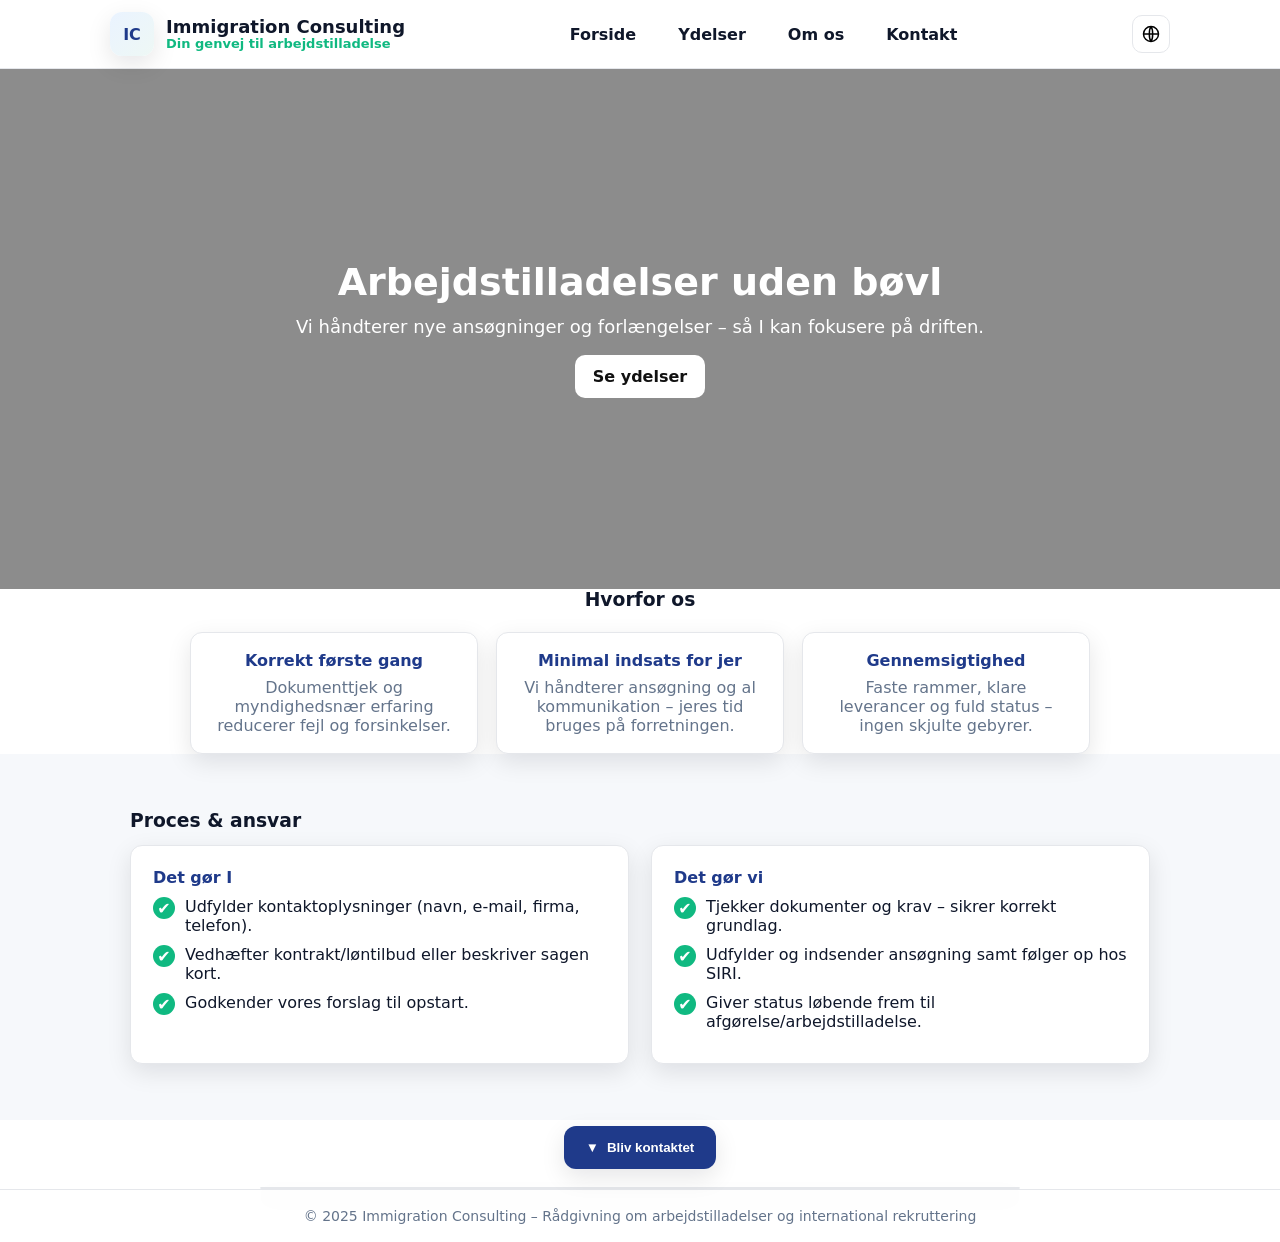
==== index.html @ 60c9246f "Update index.html" ====
<!DOCTYPE html>
<html lang="da">
<head>
<meta charset="UTF-8" />
<meta name="viewport" content="width=device-width, initial-scale=1" />
<title>Immigration Consulting – Din genvej til arbejdstilladelse</title>
<meta name="description" content="Arbejdstilladelser uden bøvl. Vi håndterer nye ansøgninger og forlængelser – fra dokumenttjek til dialog med SIRI. Udfyld formularen og bliv kontaktet.">

<!-- ========== NEW: SEO basics ========== -->
<meta name="keywords" content="arbejdstilladelse, SIRI, AR1, AR3, AR6, AR7, opholdstilladelse, immigration, international rekruttering, udenlandsk arbejdskraft, Danmark">
<meta name="author" content="Immigration Consulting">

<!-- ========== NEW: Open Graph (sharing previews) ========== -->
<meta property="og:title" content="Immigration Consulting – Din genvej til arbejdstilladelse">
<meta property="og:description" content="Vi hjælper virksomheder med arbejdstilladelser – nye ansøgninger og forlængelser. Få gratis vejledning og korrekt sagsbehandling.">
<meta property="og:type" content="website">
<meta property="og:url" content="https://immigration-consulting.dk/">
<!-- Du kan udskifte billedet nedenfor med et rigtigt billede senere -->
<meta property="og:image" content="https://immigration-consulting.dk/og-image.jpg">

<!-- (valgfrit) Twitter cards – gør ikke skade hvis den ikke bruges -->
<meta name="twitter:card" content="summary_large_image">
<meta name="twitter:title" content="Immigration Consulting – Din genvej til arbejdstilladelse">
<meta name="twitter:description" content="Arbejdstilladelser uden bøvl – nye ansøgninger og forlængelser, dokumenttjek og dialog med SIRI.">
<meta name="twitter:image" content="https://immigration-consulting.dk/og-image.jpg">

<!-- ========== NEW: Midlertidigt favicon (bliver til dit rigtige logo senere) ========== -->
<link rel="icon" href="data:image/svg+xml,%3Csvg xmlns='http://www.w3.org/2000/svg' viewBox='0 0 100 100'%3E%3Crect width='100' height='100' rx='20' ry='20' fill='%231f3a8a'/%3E%3Ctext x='50' y='60' font-size='45' text-anchor='middle' fill='white' font-family='Arial, Helvetica, sans-serif'%3EIC%3C/text%3E%3C/svg%3E">

<style>
  :root{
    --ink:#0f172a;
    --muted:#64748b;
    --blue:#1f3a8a; /* mørk, blød blå */
    --blue-soft:#dfe6ff; /* lys badge-blå */
    --mint:#10b981;
    --line:#e5e7eb;
    --soft:#f6f8fb;
    --shadow:0 8px 24px rgba(2,6,23,.10);
  }
  *{box-sizing:border-box}
  body{margin:0;font-family:Inter,system-ui,Segoe UI,Arial,sans-serif;color:var(--ink);background:#fff}
  a{text-decoration:none;color:inherit}
  .container{max-width:1060px;margin:0 auto;padding:0 20px}

  /* Header / Navigation */
  header{position:sticky;top:0;background:#fff;border-bottom:1px solid var(--line);z-index:60}
  .nav{display:flex;align-items:center;justify-content:space-between;padding:12px 0}
  .brand{display:flex;align-items:center;gap:12px}
  .logo{width:44px;height:44px;border-radius:12px;background:linear-gradient(135deg,#eaf3ff,#eef8f5);display:grid;place-items:center;box-shadow:var(--shadow);font-weight:900;color:var(--blue)}
  .meta h1{font-size:18px;margin:0;line-height:1;font-weight:800}
  .tagline{font-size:13px;font-weight:700;color:var(--mint)}

  /* Desktop links (vises direkte på desktop) */
  .desktop-links{
    display:none;
    gap:18px;
    align-items:center;
    font-weight:700;
  }
  .desktop-links a{
    padding:10px 12px;
    border-radius:10px;
  }
  .desktop-links a:hover{
    background:var(--soft);
    color:var(--blue);
  }

  /* === Sprog-klode (nyt) === */
  .lang{position:relative;margin-left:10px}
  .lang-btn{
    display:inline-grid;place-items:center;
    width:38px;height:38px;
    border:1px solid var(--line);
    background:#fff;border-radius:10px;cursor:pointer
  }
  .lang-btn:hover{box-shadow:var(--shadow)}
  .lang-menu{
    position:absolute;right:0;top:46px;
    background:#fff;border:1px solid var(--line);border-radius:10px;
    box-shadow:var(--shadow);padding:8px;min-width:150px;display:none;z-index:65
  }
  .lang.open .lang-menu{display:block}
  .lang-menu a{display:block;padding:8px 10px;border-radius:8px;font-weight:700}
  .lang-menu a:hover{background:var(--soft);color:var(--blue)}
  /* ========================= */

  /* Mobil burger-knap (vises kun på mobil) */
  .menu-burger{display:block;appearance:none;border:1px solid var(--line);background:#fff;border-radius:10px;padding:8px 10px}
  .menu-burger svg{width:22px;height:22px}

  /* Off-canvas mobilmenu + backdrop */
  .backdrop{position:fixed;inset:0;background:rgba(0,0,0,.25);opacity:0;pointer-events:none;transition:opacity .25s ease;z-index:55}
  .backdrop.show{opacity:1;pointer-events:auto}
  .mobile-drawer{position:fixed;inset:0 0 0 auto;width:280px;background:#fff;border-left:1px solid var(--line);transform:translateX(100%);transition:transform .25s ease;z-index:60;box-shadow:var(--shadow);padding:16px}
  .mobile-drawer.open{transform:translateX(0)}
  .drawer-head{display:flex;align-items:center;justify-content:space-between;margin-bottom:10px}
  .drawer-links{display:flex;flex-direction:column;gap:12px;font-weight:700}

  /* HERO med slides */
  .hero{
    position:relative;min-height:520px;color:#fff;text-align:center;display:flex;align-items:center;justify-content:center;
    background:
      linear-gradient(rgba(0,0,0,.45),rgba(0,0,0,.45)),
      url('https://images.unsplash.com/photo-1521737604893-d14cc237f11d?auto=format&fit=crop&w=1600&q=80') center/cover no-repeat;
  }
  .hero-inner{max-width:920px;padding:20px}
  .slides{position:relative;z-index:2;max-width:820px;margin:0 auto}
  .slide{display:none;animation:fade .8s ease}
  .slide.active{display:block}
  @keyframes fade{from{opacity:.4} to{opacity:1}}
  .hero h2{font-size:38px;margin:0 0 12px}
  .hero p{font-size:18px;margin:0 0 18px}
  .cta-white{display:inline-block;padding:12px 18px;border-radius:10px;background:#ffffff;color:#111;font-weight:800;border:none}

  /* Section wrappers */
  section{padding:56px 20px}
  h3{margin:0 0 14px}

  /* Hvorfor os */
  .why{text-align:center}
  .points{display:grid;grid-template-columns:repeat(3,1fr);gap:18px;max-width:900px;margin:22px auto 0}
  .point{background:#fff;border:1px solid var(--line);border-radius:12px;padding:18px;box-shadow:var(--shadow)}
  .point h4{margin:0 0 8px;color:var(--blue)}
  .point p{color:var(--muted);margin:0}

  /* Proces & ansvar */
  .process{background:var(--soft)}
  .grid-2{display:grid;grid-template-columns:repeat(2,1fr);gap:22px}
  .card{background:#fff;border:1px solid var(--line);border-radius:12px;padding:22px;box-shadow:var(--shadow)}
  .card h4{margin:0 0 10px;color:var(--blue)}
  .checklist{list-style:none;padding:0;margin:0}
  .checklist li{display:flex;gap:10px;align-items:flex-start;margin:10px 0}
  .tick{width:22px;height:22px;border-radius:50%;background:var(--mint);display:grid;place-items:center;color:#fff;font-weight:900;flex:0 0 22px}

  /* CTA + formular */
  .cta-wrap{text-align:center;margin-top:6px}
  .reveal-btn{display:inline-flex;align-items:center;gap:8px;padding:14px 22px;border-radius:12px;font-weight:800;background:var(--blue);color:#fff;border:none;cursor:pointer;box-shadow:var(--shadow)}
  .reveal-btn .arrow{transition:transform .25s ease}

  .reveal{max-width:760px;margin:18px auto 0;border:1px solid var(--line);border-radius:12px;box-shadow:var(--shadow);overflow:hidden;max-height:0;transition:max-height .35s ease}
  .reveal.open{max-height:1000px}
  .form{padding:20px;background:#fff}
  .row{display:grid;grid-template-columns:1fr 1fr;gap:14px}
  .form input,.form textarea{width:100%;padding:14px 12px;border:1px solid var(--line);border-radius:10px;font:inherit}
  .form textarea{min-height:120px;resize:vertical}
  .submit{display:inline-block;padding:12px 18px;border-radius:10px;background:#1f3a8a;color:#fff;font-weight:800;border:none;cursor:pointer}
  .muted{color:var(--muted);margin-top:8px}

  footer{border-top:1px solid var(--line);padding:18px 20px;text-align:center;color:#64748b;font-size:14px}

  /* Responsivitet */
  @media(max-width:900px){
    .hero h2{font-size:30px}
    .points,.grid-2{grid-template-columns:1fr}
  }
  @media(min-width:900px){
    .menu-burger{display:none;} /* skjul burger på desktop */
    .desktop-links{display:flex;} /* vis direkte links på desktop */
    .mobile-drawer,.backdrop{display:none !important;} /* skjul mobilmenu/backdrop helt */
  }

  html{scroll-behavior:smooth}
</style>
</head>
<body>

<header>
  <div class="nav container">
    <a class="brand" href="/" aria-label="Forside">
      <div class="logo">IC</div>
      <div class="meta">
        <h1>Immigration Consulting</h1>
        <div class="tagline">Din genvej til arbejdstilladelse</div>
      </div>
    </a>

    <!-- Desktop: direkte links -->
    <nav class="desktop-links" aria-label="Primær navigation">
      <a href="/">Forside</a>
      <a href="/ydelser.html">Ydelser</a>
      <a href="/om-os.html">Om os</a>
      <a href="/kontakt.html">Kontakt</a>
    </nav>

    <!-- Sprog-klode (Nyt) -->
    <div class="lang" id="langSwitch" aria-label="Sprog">
      <button class="lang-btn" aria-haspopup="true" aria-expanded="false" aria-label="Vælg sprog">
        <svg width="18" height="18" viewBox="0 0 24 24" fill="none" stroke="currentColor">
          <circle cx="12" cy="12" r="10" stroke-width="2"/>
          <path d="M2 12h20M12 2c3 4 3 16 0 20M12 2c-3 4-3 16 0 20" stroke-width="2"/>
        </svg>
      </button>
      <div class="lang-menu" role="menu">
        <a href="#" role="menuitem">Dansk</a>
        <a href="/en/index.html" role="menuitem">English</a>
      </div>
    </div>

    <!-- Mobil: burger -->
    <button class="menu-burger" id="menuBurger" aria-label="Åbn menu" aria-controls="drawer" aria-expanded="false">
      <svg viewBox="0 0 24 24" fill="none" stroke="currentColor"><path stroke-width="2" d="M4 6h16M4 12h16M4 18h16"/></svg>
    </button>
  </div>
</header>

<!-- Mobil drawer -->
<div class="backdrop" id="backdrop" onclick="toggleDrawer(false)"></div>
<aside class="mobile-drawer" id="drawer" aria-hidden="true" aria-label="Mobilmenu">
  <div class="drawer-head">
    <span>Menu</span>
    <button class="menu-burger" onclick="toggleDrawer(false)" aria-label="Luk menu">✕</button>
  </div>
  <nav class="drawer-links">
    <a href="/" onclick="toggleDrawer(false)">Forside</a>
    <a href="/ydelser.html" onclick="toggleDrawer(false)">Ydelser</a>
    <a href="/om-os.html" onclick="toggleDrawer(false)">Om os</a>
    <a href="/kontakt.html" onclick="toggleDrawer(false)">Kontakt</a>
  </nav>
</aside>

<main>
  <!-- HERO med slides og kun “Se ydelser” -->
  <section class="hero">
    <div class="hero-inner">
      <div class="slides" id="slides">
        <div class="slide active">
          <h2>Arbejdstilladelser uden bøvl</h2>
          <p>Vi håndterer nye ansøgninger og forlængelser – så I kan fokusere på driften.</p>
        </div>
        <div class="slide">
          <h2>Hurtigere ansættelser</h2>
          <p>Proaktiv opfølgning og færre fejl fra jobtilbud til arbejdstilladelse.</p>
        </div>
        <div class="slide">
          <h2>Gennemsigtige processer</h2>
          <p>Klare leverancer og løbende status – ingen overraskelser.</p>
        </div>
      </div>

      <a class="cta-white" href="/ydelser.html">Se ydelser</a>
    </div>
  </section>

  <!-- Hvorfor os -->
  <section class="why container" id="hvorfor-os">
    <h3>Hvorfor os</h3>
    <div class="points">
      <div class="point">
        <h4>Korrekt første gang</h4>
        <p>Dokumenttjek og myndighedsnær erfaring reducerer fejl og forsinkelser.</p>
      </div>
      <div class="point">
        <h4>Minimal indsats for jer</h4>
        <p>Vi håndterer ansøgning og al kommunikation – jeres tid bruges på forretningen.</p>
      </div>
      <div class="point">
        <h4>Gennemsigtighed</h4>
        <p>Faste rammer, klare leverancer og fuld status – ingen skjulte gebyrer.</p>
      </div>
    </div>
  </section>

  <!-- Proces & ansvar -->
  <section class="process" id="proces">
    <div class="container">
      <h3>Proces & ansvar</h3>
      <div class="grid-2">
        <div class="card">
          <h4>Det gør I</h4>
          <ul class="checklist">
            <li><span class="tick">✔</span><div>Udfylder kontaktoplysninger (navn, e-mail, firma, telefon).</div></li>
            <li><span class="tick">✔</span><div>Vedhæfter kontrakt/løntilbud eller beskriver sagen kort.</div></li>
            <li><span class="tick">✔</span><div>Godkender vores forslag til opstart.</div></li>
          </ul>
        </div>
        <div class="card">
          <h4>Det gør vi</h4>
          <ul class="checklist">
            <li><span class="tick">✔</span><div>Tjekker dokumenter og krav – sikrer korrekt grundlag.</div></li>
            <li><span class="tick">✔</span><div>Udfylder og indsender ansøgning samt følger op hos SIRI.</div></li>
            <li><span class="tick">✔</span><div>Giver status løbende frem til afgørelse/arbejdstilladelse.</div></li>
          </ul>
        </div>
      </div>
    </div>
  </section>

  <!-- CTA → fold-ud formular -->
  <section class="container cta-wrap" id="start">
    <button class="reveal-btn" id="revealBtn" onclick="toggleForm()">
      <span class="arrow" id="arrow">▼</span> Bliv kontaktet
    </button>
    <div class="reveal" id="reveal">
      <!-- Netlify Forms -->
      <form name="kontakt-foresporgsel" method="POST" data-netlify="true" netlify-honeypot="bot-field" class="form">
        <input type="hidden" name="form-name" value="kontakt-foresporgsel" />
        <p style="display:none"><label>Don’t fill this out: <input name="bot-field" /></label></p>

        <div class="row">
          <input type="text" name="navn" placeholder="Dit navn" required />
          <input type="email" name="email" placeholder="Din e-mail" required />
        </div>
        <div class="row">
          <input type="text" name="firma" placeholder="Virksomhed" />
          <input type="tel" name="telefon" placeholder="Telefon" />
        </div>
        <textarea name="besked" placeholder="Kort om sagen (stilling, nationalitet, ny ansøgning eller forlængelse, ønsket startdato)"></textarea>

        <div style="margin-top:12px;display:flex;gap:12px;align-items:center;justify-content:flex-start">
          <button class="submit" type="submit">Send</button>
          <span class="muted">Vi svarer typisk samme hverdag 8–16.</span>
        </div>
      </form>
    </div>
  </section>
</main>

<footer>
  © 2025 Immigration Consulting – Rådgivning om arbejdstilladelser og international rekruttering
</footer>

<script>
  // Sprog-klode (toggle)
  const langSwitch=document.getElementById('langSwitch');
  if(langSwitch){
    const btn=langSwitch.querySelector('.lang-btn');
    const open=(o)=>{ langSwitch.classList.toggle('open',o); btn.setAttribute('aria-expanded', o?'true':'false'); };
    btn.addEventListener('click',()=>open(!langSwitch.classList.contains('open')));
    document.addEventListener('click',e=>{ if(!langSwitch.contains(e.target)) open(false); });
  }

  // Mobil drawer
  const drawer=document.getElementById('drawer');
  const backdrop=document.getElementById('backdrop');
  const menuBurger=document.getElementById('menuBurger');
  function toggleDrawer(state){
    const open=typeof state==='boolean'?state:!drawer.classList.contains('open');
    drawer.classList.toggle('open',open);
    backdrop.classList.toggle('show',open);
    if(menuBurger){menuBurger.setAttribute('aria-expanded',open?'true':'false');}
    drawer.setAttribute('aria-hidden',open?'false':'true');
  }
  if(menuBurger){menuBurger.addEventListener('click',()=>toggleDrawer());}

  // Hero slides
  const slides=document.querySelectorAll('.slide');
  let i=0;
  setInterval(()=>{ i=(i+1)%slides.length; slides.forEach((s,k)=>s.classList.toggle('active',k===i)); }, 5000);

  // Fold-ud formular
  const panel = document.getElementById('reveal');
  const arrow = document.getElementById('arrow');
  function toggleForm(){
    const isOpen = panel.classList.toggle('open');
    arrow.style.transform = isOpen ? 'rotate(180deg)' : 'rotate(0deg)';
    panel.style.maxHeight = isOpen ? panel.scrollHeight + 'px' : '0px';
    if(isOpen){ panel.scrollIntoView({behavior:'smooth', block:'start'}); }
  }
  window.addEventListener('resize', ()=>{ if(panel.classList.contains('open')) panel.style.maxHeight = panel.scrollHeight + 'px'; });
</script>
</body>
</html>
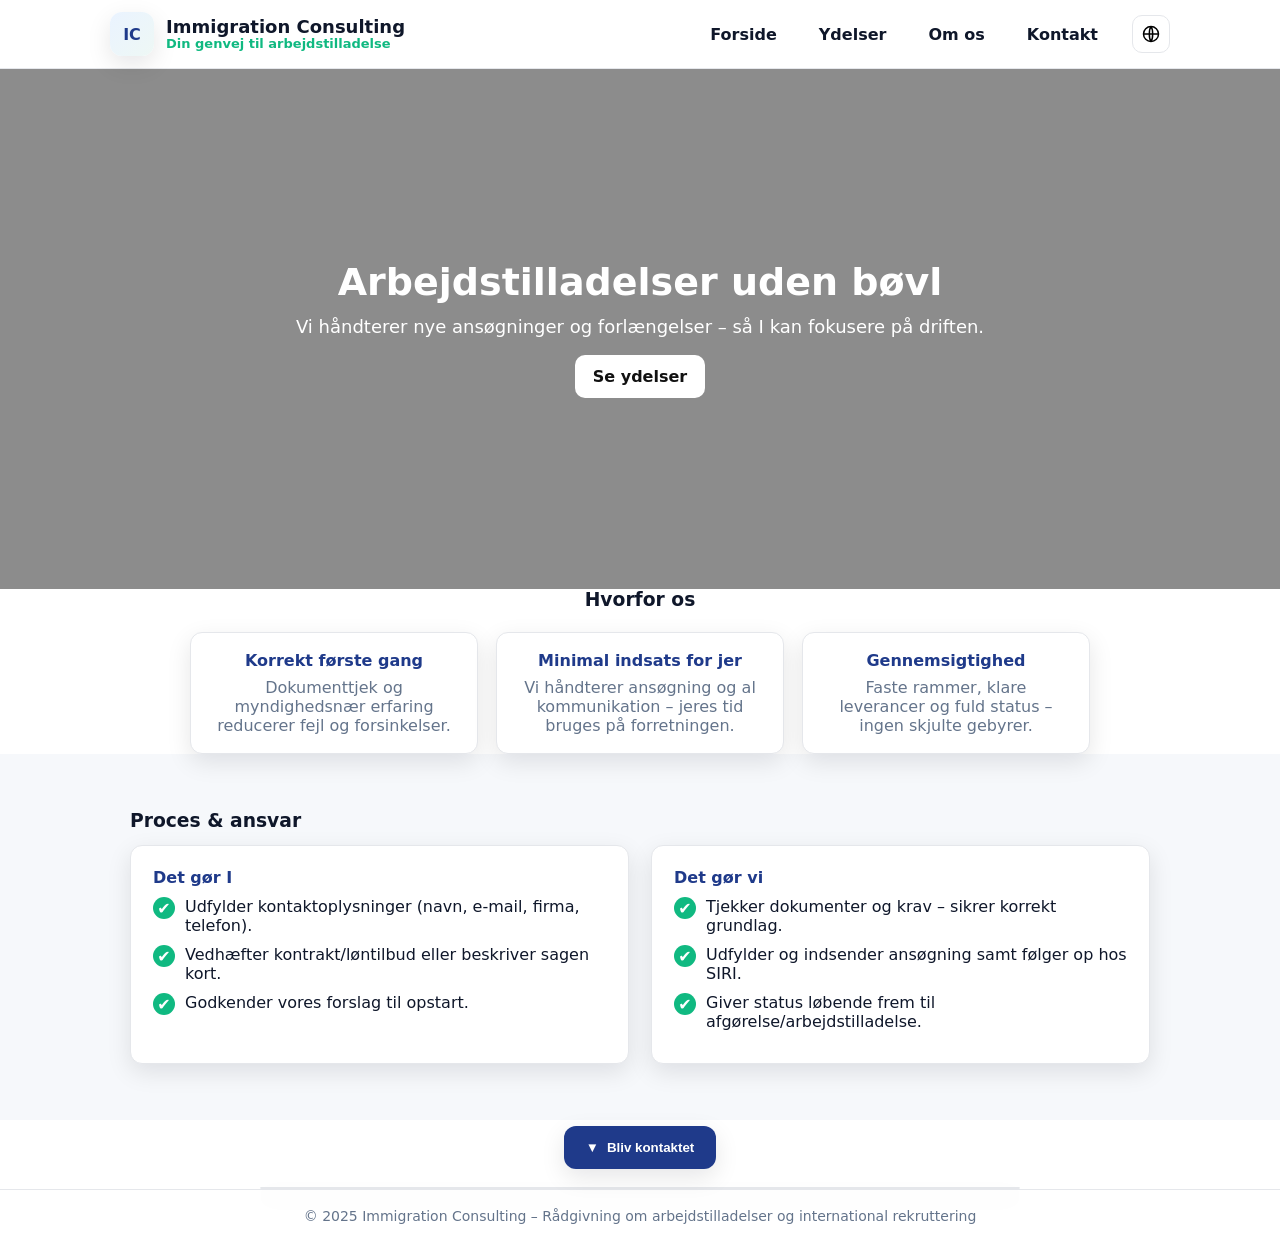
==== commit 3ec346a5: "Update index.html" ====
--- a/index.html
+++ b/index.html
@@ -15,24 +15,23 @@
 <meta property="og:description" content="Vi hjælper virksomheder med arbejdstilladelser – nye ansøgninger og forlængelser. Få gratis vejledning og korrekt sagsbehandling.">
 <meta property="og:type" content="website">
 <meta property="og:url" content="https://immigration-consulting.dk/">
-<!-- Du kan udskifte billedet nedenfor med et rigtigt billede senere -->
 <meta property="og:image" content="https://immigration-consulting.dk/og-image.jpg">
 
-<!-- (valgfrit) Twitter cards – gør ikke skade hvis den ikke bruges -->
+<!-- (valgfrit) Twitter cards -->
 <meta name="twitter:card" content="summary_large_image">
 <meta name="twitter:title" content="Immigration Consulting – Din genvej til arbejdstilladelse">
 <meta name="twitter:description" content="Arbejdstilladelser uden bøvl – nye ansøgninger og forlængelser, dokumenttjek og dialog med SIRI.">
 <meta name="twitter:image" content="https://immigration-consulting.dk/og-image.jpg">
 
-<!-- ========== NEW: Midlertidigt favicon (bliver til dit rigtige logo senere) ========== -->
+<!-- ========== NEW: Midlertidigt favicon ========== -->
 <link rel="icon" href="data:image/svg+xml,%3Csvg xmlns='http://www.w3.org/2000/svg' viewBox='0 0 100 100'%3E%3Crect width='100' height='100' rx='20' ry='20' fill='%231f3a8a'/%3E%3Ctext x='50' y='60' font-size='45' text-anchor='middle' fill='white' font-family='Arial, Helvetica, sans-serif'%3EIC%3C/text%3E%3C/svg%3E">
 
 <style>
   :root{
     --ink:#0f172a;
     --muted:#64748b;
-    --blue:#1f3a8a; /* mørk, blød blå */
-    --blue-soft:#dfe6ff; /* lys badge-blå */
+    --blue:#1f3a8a;
+    --blue-soft:#dfe6ff;
     --mint:#10b981;
     --line:#e5e7eb;
     --soft:#f6f8fb;
@@ -51,6 +50,9 @@
   .meta h1{font-size:18px;margin:0;line-height:1;font-weight:800}
   .tagline{font-size:13px;font-weight:700;color:var(--mint)}
 
+  /* Højregruppe = nav + sprog + burger (holder dem samlet) */
+  .desktop-right{display:flex;align-items:center;gap:12px}
+
   /* Desktop links (vises direkte på desktop) */
   .desktop-links{
     display:none;
@@ -67,7 +69,7 @@
     color:var(--blue);
   }
 
-  /* === Sprog-klode (nyt) === */
+  /* Sprog-klode */
   .lang{position:relative;margin-left:10px}
   .lang-btn{
     display:inline-grid;place-items:center;
@@ -84,13 +86,12 @@
   .lang.open .lang-menu{display:block}
   .lang-menu a{display:block;padding:8px 10px;border-radius:8px;font-weight:700}
   .lang-menu a:hover{background:var(--soft);color:var(--blue)}
-  /* ========================= */
-
-  /* Mobil burger-knap (vises kun på mobil) */
+
+  /* Mobil burger */
   .menu-burger{display:block;appearance:none;border:1px solid var(--line);background:#fff;border-radius:10px;padding:8px 10px}
   .menu-burger svg{width:22px;height:22px}
 
-  /* Off-canvas mobilmenu + backdrop */
+  /* Off-canvas + backdrop */
   .backdrop{position:fixed;inset:0;background:rgba(0,0,0,.25);opacity:0;pointer-events:none;transition:opacity .25s ease;z-index:55}
   .backdrop.show{opacity:1;pointer-events:auto}
   .mobile-drawer{position:fixed;inset:0 0 0 auto;width:280px;background:#fff;border-left:1px solid var(--line);transform:translateX(100%);transition:transform .25s ease;z-index:60;box-shadow:var(--shadow);padding:16px}
@@ -114,18 +115,15 @@
   .hero p{font-size:18px;margin:0 0 18px}
   .cta-white{display:inline-block;padding:12px 18px;border-radius:10px;background:#ffffff;color:#111;font-weight:800;border:none}
 
-  /* Section wrappers */
   section{padding:56px 20px}
   h3{margin:0 0 14px}
 
-  /* Hvorfor os */
   .why{text-align:center}
   .points{display:grid;grid-template-columns:repeat(3,1fr);gap:18px;max-width:900px;margin:22px auto 0}
   .point{background:#fff;border:1px solid var(--line);border-radius:12px;padding:18px;box-shadow:var(--shadow)}
   .point h4{margin:0 0 8px;color:var(--blue)}
   .point p{color:var(--muted);margin:0}
 
-  /* Proces & ansvar */
   .process{background:var(--soft)}
   .grid-2{display:grid;grid-template-columns:repeat(2,1fr);gap:22px}
   .card{background:#fff;border:1px solid var(--line);border-radius:12px;padding:22px;box-shadow:var(--shadow)}
@@ -134,7 +132,6 @@
   .checklist li{display:flex;gap:10px;align-items:flex-start;margin:10px 0}
   .tick{width:22px;height:22px;border-radius:50%;background:var(--mint);display:grid;place-items:center;color:#fff;font-weight:900;flex:0 0 22px}
 
-  /* CTA + formular */
   .cta-wrap{text-align:center;margin-top:6px}
   .reveal-btn{display:inline-flex;align-items:center;gap:8px;padding:14px 22px;border-radius:12px;font-weight:800;background:var(--blue);color:#fff;border:none;cursor:pointer;box-shadow:var(--shadow)}
   .reveal-btn .arrow{transition:transform .25s ease}
@@ -150,15 +147,14 @@
 
   footer{border-top:1px solid var(--line);padding:18px 20px;text-align:center;color:#64748b;font-size:14px}
 
-  /* Responsivitet */
   @media(max-width:900px){
     .hero h2{font-size:30px}
     .points,.grid-2{grid-template-columns:1fr}
   }
   @media(min-width:900px){
-    .menu-burger{display:none;} /* skjul burger på desktop */
-    .desktop-links{display:flex;} /* vis direkte links på desktop */
-    .mobile-drawer,.backdrop{display:none !important;} /* skjul mobilmenu/backdrop helt */
+    .menu-burger{display:none;}
+    .desktop-links{display:flex;}
+    .mobile-drawer,.backdrop{display:none !important;}
   }
 
   html{scroll-behavior:smooth}
@@ -176,32 +172,32 @@
       </div>
     </a>
 
-    <!-- Desktop: direkte links -->
-    <nav class="desktop-links" aria-label="Primær navigation">
-      <a href="/">Forside</a>
-      <a href="/ydelser.html">Ydelser</a>
-      <a href="/om-os.html">Om os</a>
-      <a href="/kontakt.html">Kontakt</a>
-    </nav>
-
-    <!-- Sprog-klode (Nyt) -->
-    <div class="lang" id="langSwitch" aria-label="Sprog">
-      <button class="lang-btn" aria-haspopup="true" aria-expanded="false" aria-label="Vælg sprog">
-        <svg width="18" height="18" viewBox="0 0 24 24" fill="none" stroke="currentColor">
-          <circle cx="12" cy="12" r="10" stroke-width="2"/>
-          <path d="M2 12h20M12 2c3 4 3 16 0 20M12 2c-3 4-3 16 0 20" stroke-width="2"/>
-        </svg>
+    <!-- HØJREGRUPPE: nav + sprog + burger (holder menuen tæt på kloden) -->
+    <div class="desktop-right">
+      <nav class="desktop-links" aria-label="Primær navigation">
+        <a href="/">Forside</a>
+        <a href="/ydelser.html">Ydelser</a>
+        <a href="/om-os.html">Om os</a>
+        <a href="/kontakt.html">Kontakt</a>
+      </nav>
+
+      <div class="lang" id="langSwitch" aria-label="Sprog">
+        <button class="lang-btn" aria-haspopup="true" aria-expanded="false" aria-label="Vælg sprog">
+          <svg width="18" height="18" viewBox="0 0 24 24" fill="none" stroke="currentColor">
+            <circle cx="12" cy="12" r="10" stroke-width="2"/>
+            <path d="M2 12h20M12 2c3 4 3 16 0 20M12 2c-3 4-3 16 0 20" stroke-width="2"/>
+          </svg>
+        </button>
+        <div class="lang-menu" role="menu">
+          <a href="#" role="menuitem">Dansk</a>
+          <a href="/en/index.html" role="menuitem">English</a>
+        </div>
+      </div>
+
+      <button class="menu-burger" id="menuBurger" aria-label="Åbn menu" aria-controls="drawer" aria-expanded="false">
+        <svg viewBox="0 0 24 24" fill="none" stroke="currentColor"><path stroke-width="2" d="M4 6h16M4 12h16M4 18h16"/></svg>
       </button>
-      <div class="lang-menu" role="menu">
-        <a href="#" role="menuitem">Dansk</a>
-        <a href="/en/index.html" role="menuitem">English</a>
-      </div>
-    </div>
-
-    <!-- Mobil: burger -->
-    <button class="menu-burger" id="menuBurger" aria-label="Åbn menu" aria-controls="drawer" aria-expanded="false">
-      <svg viewBox="0 0 24 24" fill="none" stroke="currentColor"><path stroke-width="2" d="M4 6h16M4 12h16M4 18h16"/></svg>
-    </button>
+    </div>
   </div>
 </header>
 
@@ -221,7 +217,7 @@
 </aside>
 
 <main>
-  <!-- HERO med slides og kun “Se ydelser” -->
+  <!-- HERO -->
   <section class="hero">
     <div class="hero-inner">
       <div class="slides" id="slides">
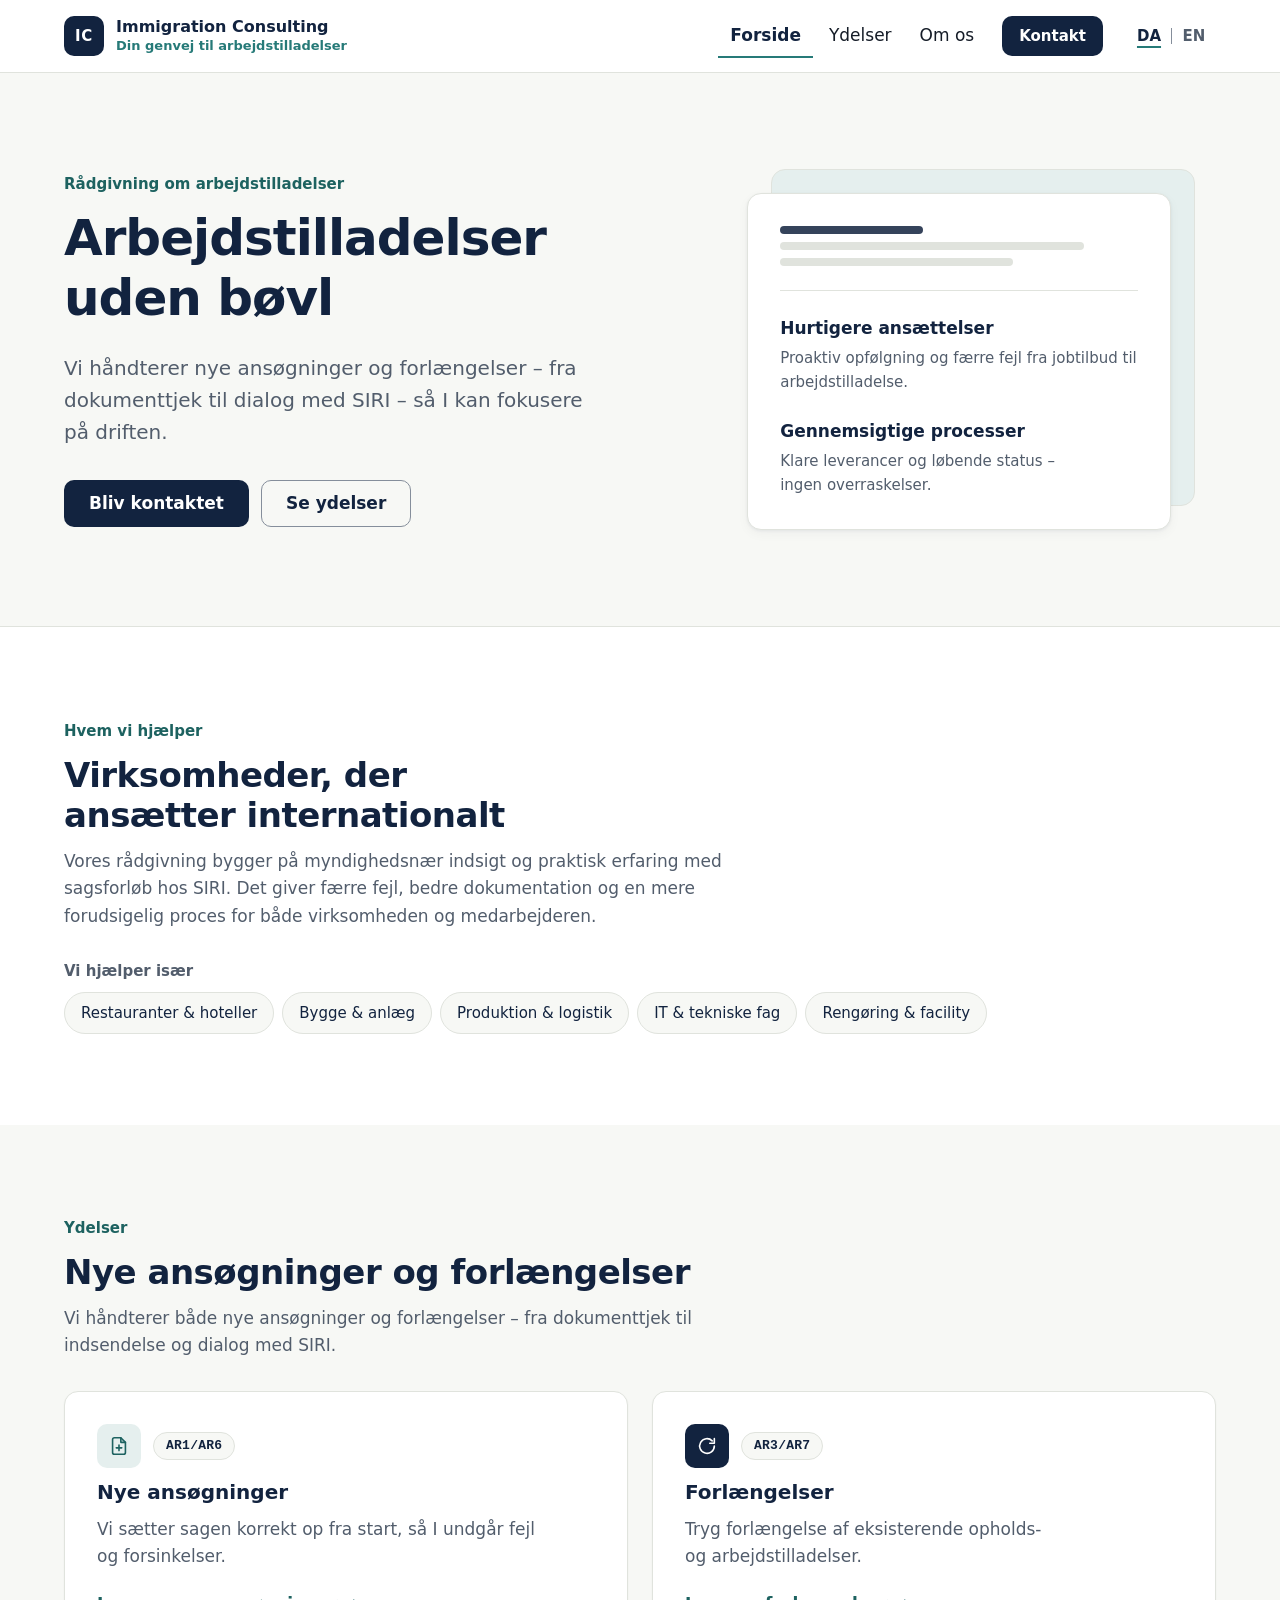
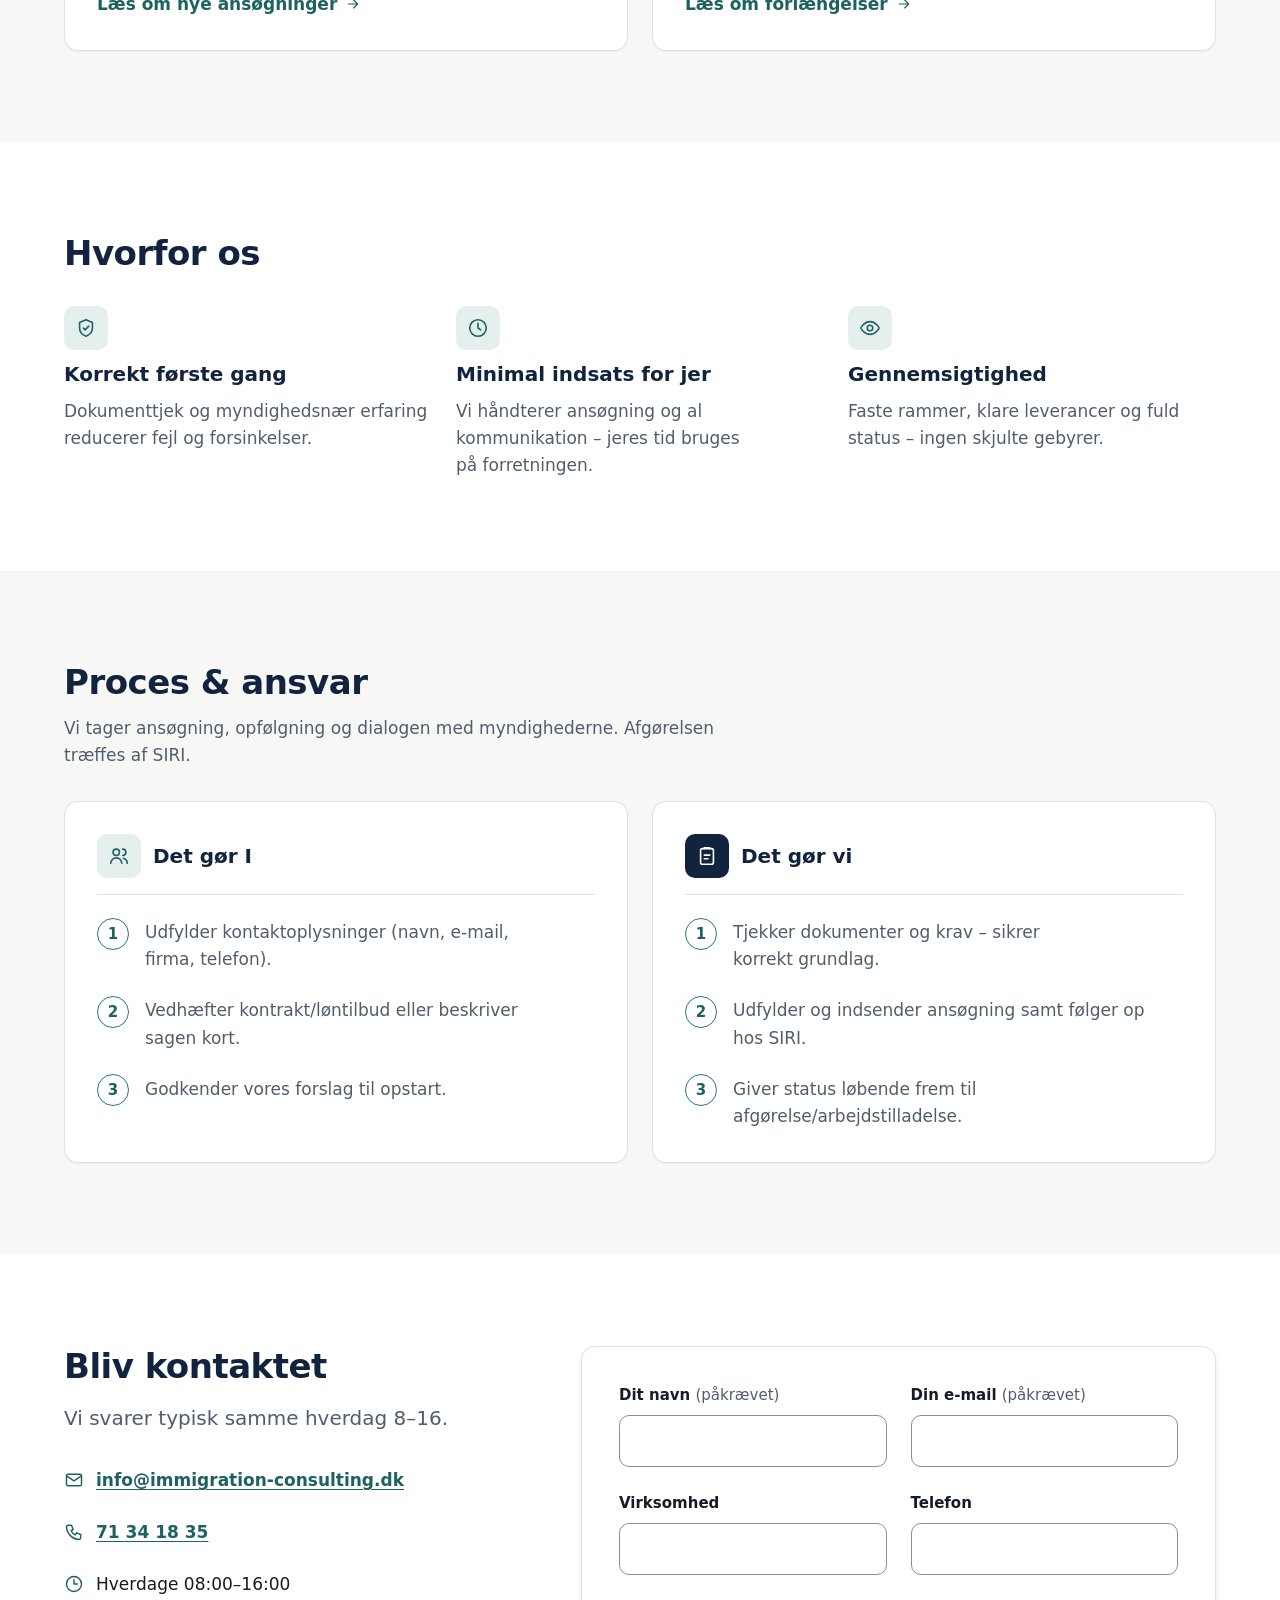
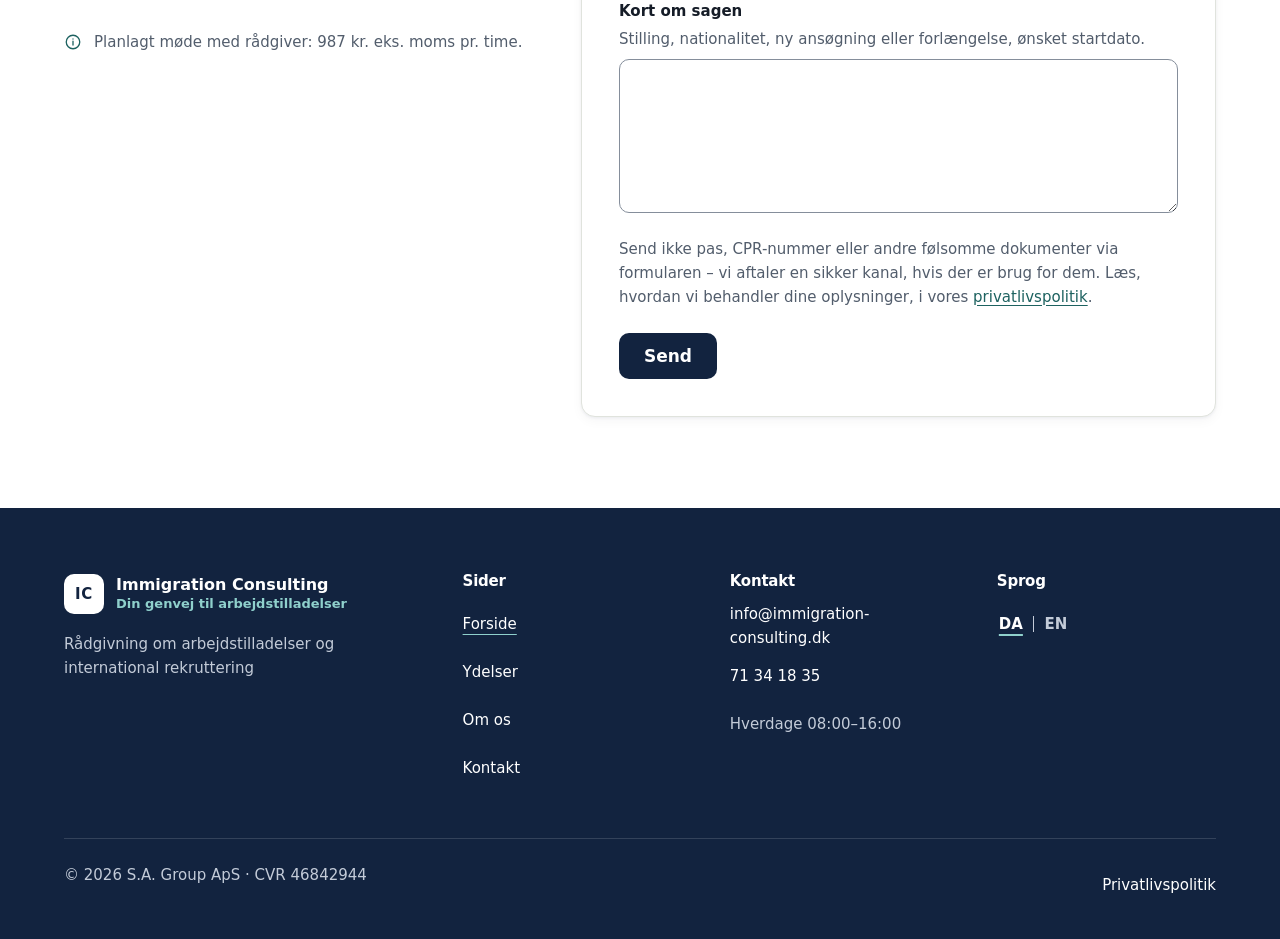
==== commit 7fc52593: "Redesign visual elements of immigration consulting website (6ac37ca876b32a7b329f91c2)" ====
--- a/index.html
+++ b/index.html
@@ -1,360 +1,325 @@
-<!DOCTYPE html>
-<html lang="da">
-<head>
-<meta charset="UTF-8" />
-<meta name="viewport" content="width=device-width, initial-scale=1" />
-<title>Immigration Consulting – Din genvej til arbejdstilladelse</title>
-<meta name="description" content="Arbejdstilladelser uden bøvl. Vi håndterer nye ansøgninger og forlængelser – fra dokumenttjek til dialog med SIRI. Udfyld formularen og bliv kontaktet.">
-
-<!-- ========== NEW: SEO basics ========== -->
-<meta name="keywords" content="arbejdstilladelse, SIRI, AR1, AR3, AR6, AR7, opholdstilladelse, immigration, international rekruttering, udenlandsk arbejdskraft, Danmark">
-<meta name="author" content="Immigration Consulting">
-
-<!-- ========== NEW: Open Graph (sharing previews) ========== -->
-<meta property="og:title" content="Immigration Consulting – Din genvej til arbejdstilladelse">
-<meta property="og:description" content="Vi hjælper virksomheder med arbejdstilladelser – nye ansøgninger og forlængelser. Få gratis vejledning og korrekt sagsbehandling.">
-<meta property="og:type" content="website">
-<meta property="og:url" content="https://immigration-consulting.dk/">
-<meta property="og:image" content="https://immigration-consulting.dk/og-image.jpg">
-
-<!-- (valgfrit) Twitter cards -->
-<meta name="twitter:card" content="summary_large_image">
-<meta name="twitter:title" content="Immigration Consulting – Din genvej til arbejdstilladelse">
-<meta name="twitter:description" content="Arbejdstilladelser uden bøvl – nye ansøgninger og forlængelser, dokumenttjek og dialog med SIRI.">
-<meta name="twitter:image" content="https://immigration-consulting.dk/og-image.jpg">
-
-<!-- ========== NEW: Midlertidigt favicon ========== -->
-<link rel="icon" href="data:image/svg+xml,%3Csvg xmlns='http://www.w3.org/2000/svg' viewBox='0 0 100 100'%3E%3Crect width='100' height='100' rx='20' ry='20' fill='%231f3a8a'/%3E%3Ctext x='50' y='60' font-size='45' text-anchor='middle' fill='white' font-family='Arial, Helvetica, sans-serif'%3EIC%3C/text%3E%3C/svg%3E">
-
-<style>
-  :root{
-    --ink:#0f172a;
-    --muted:#64748b;
-    --blue:#1f3a8a;
-    --blue-soft:#dfe6ff;
-    --mint:#10b981;
-    --line:#e5e7eb;
-    --soft:#f6f8fb;
-    --shadow:0 8px 24px rgba(2,6,23,.10);
-  }
-  *{box-sizing:border-box}
-  body{margin:0;font-family:Inter,system-ui,Segoe UI,Arial,sans-serif;color:var(--ink);background:#fff}
-  a{text-decoration:none;color:inherit}
-  .container{max-width:1060px;margin:0 auto;padding:0 20px}
-
-  /* Header / Navigation */
-  header{position:sticky;top:0;background:#fff;border-bottom:1px solid var(--line);z-index:60}
-  .nav{display:flex;align-items:center;justify-content:space-between;padding:12px 0}
-  .brand{display:flex;align-items:center;gap:12px}
-  .logo{width:44px;height:44px;border-radius:12px;background:linear-gradient(135deg,#eaf3ff,#eef8f5);display:grid;place-items:center;box-shadow:var(--shadow);font-weight:900;color:var(--blue)}
-  .meta h1{font-size:18px;margin:0;line-height:1;font-weight:800}
-  .tagline{font-size:13px;font-weight:700;color:var(--mint)}
-
-  /* Højregruppe = nav + sprog + burger (holder dem samlet) */
-  .desktop-right{display:flex;align-items:center;gap:12px}
-
-  /* Desktop links (vises direkte på desktop) */
-  .desktop-links{
-    display:none;
-    gap:18px;
-    align-items:center;
-    font-weight:700;
-  }
-  .desktop-links a{
-    padding:10px 12px;
-    border-radius:10px;
-  }
-  .desktop-links a:hover{
-    background:var(--soft);
-    color:var(--blue);
-  }
-
-  /* Sprog-klode */
-  .lang{position:relative;margin-left:10px}
-  .lang-btn{
-    display:inline-grid;place-items:center;
-    width:38px;height:38px;
-    border:1px solid var(--line);
-    background:#fff;border-radius:10px;cursor:pointer
-  }
-  .lang-btn:hover{box-shadow:var(--shadow)}
-  .lang-menu{
-    position:absolute;right:0;top:46px;
-    background:#fff;border:1px solid var(--line);border-radius:10px;
-    box-shadow:var(--shadow);padding:8px;min-width:150px;display:none;z-index:65
-  }
-  .lang.open .lang-menu{display:block}
-  .lang-menu a{display:block;padding:8px 10px;border-radius:8px;font-weight:700}
-  .lang-menu a:hover{background:var(--soft);color:var(--blue)}
-
-  /* Mobil burger */
-  .menu-burger{display:block;appearance:none;border:1px solid var(--line);background:#fff;border-radius:10px;padding:8px 10px}
-  .menu-burger svg{width:22px;height:22px}
-
-  /* Off-canvas + backdrop */
-  .backdrop{position:fixed;inset:0;background:rgba(0,0,0,.25);opacity:0;pointer-events:none;transition:opacity .25s ease;z-index:55}
-  .backdrop.show{opacity:1;pointer-events:auto}
-  .mobile-drawer{position:fixed;inset:0 0 0 auto;width:280px;background:#fff;border-left:1px solid var(--line);transform:translateX(100%);transition:transform .25s ease;z-index:60;box-shadow:var(--shadow);padding:16px}
-  .mobile-drawer.open{transform:translateX(0)}
-  .drawer-head{display:flex;align-items:center;justify-content:space-between;margin-bottom:10px}
-  .drawer-links{display:flex;flex-direction:column;gap:12px;font-weight:700}
-
-  /* HERO med slides */
-  .hero{
-    position:relative;min-height:520px;color:#fff;text-align:center;display:flex;align-items:center;justify-content:center;
-    background:
-      linear-gradient(rgba(0,0,0,.45),rgba(0,0,0,.45)),
-      url('https://images.unsplash.com/photo-1521737604893-d14cc237f11d?auto=format&fit=crop&w=1600&q=80') center/cover no-repeat;
-  }
-  .hero-inner{max-width:920px;padding:20px}
-  .slides{position:relative;z-index:2;max-width:820px;margin:0 auto}
-  .slide{display:none;animation:fade .8s ease}
-  .slide.active{display:block}
-  @keyframes fade{from{opacity:.4} to{opacity:1}}
-  .hero h2{font-size:38px;margin:0 0 12px}
-  .hero p{font-size:18px;margin:0 0 18px}
-  .cta-white{display:inline-block;padding:12px 18px;border-radius:10px;background:#ffffff;color:#111;font-weight:800;border:none}
-
-  section{padding:56px 20px}
-  h3{margin:0 0 14px}
-
-  .why{text-align:center}
-  .points{display:grid;grid-template-columns:repeat(3,1fr);gap:18px;max-width:900px;margin:22px auto 0}
-  .point{background:#fff;border:1px solid var(--line);border-radius:12px;padding:18px;box-shadow:var(--shadow)}
-  .point h4{margin:0 0 8px;color:var(--blue)}
-  .point p{color:var(--muted);margin:0}
-
-  .process{background:var(--soft)}
-  .grid-2{display:grid;grid-template-columns:repeat(2,1fr);gap:22px}
-  .card{background:#fff;border:1px solid var(--line);border-radius:12px;padding:22px;box-shadow:var(--shadow)}
-  .card h4{margin:0 0 10px;color:var(--blue)}
-  .checklist{list-style:none;padding:0;margin:0}
-  .checklist li{display:flex;gap:10px;align-items:flex-start;margin:10px 0}
-  .tick{width:22px;height:22px;border-radius:50%;background:var(--mint);display:grid;place-items:center;color:#fff;font-weight:900;flex:0 0 22px}
-
-  .cta-wrap{text-align:center;margin-top:6px}
-  .reveal-btn{display:inline-flex;align-items:center;gap:8px;padding:14px 22px;border-radius:12px;font-weight:800;background:var(--blue);color:#fff;border:none;cursor:pointer;box-shadow:var(--shadow)}
-  .reveal-btn .arrow{transition:transform .25s ease}
-
-  .reveal{max-width:760px;margin:18px auto 0;border:1px solid var(--line);border-radius:12px;box-shadow:var(--shadow);overflow:hidden;max-height:0;transition:max-height .35s ease}
-  .reveal.open{max-height:1000px}
-  .form{padding:20px;background:#fff}
-  .row{display:grid;grid-template-columns:1fr 1fr;gap:14px}
-  .form input,.form textarea{width:100%;padding:14px 12px;border:1px solid var(--line);border-radius:10px;font:inherit}
-  .form textarea{min-height:120px;resize:vertical}
-  .submit{display:inline-block;padding:12px 18px;border-radius:10px;background:#1f3a8a;color:#fff;font-weight:800;border:none;cursor:pointer}
-  .muted{color:var(--muted);margin-top:8px}
-
-  footer{border-top:1px solid var(--line);padding:18px 20px;text-align:center;color:#64748b;font-size:14px}
-
-  @media(max-width:900px){
-    .hero h2{font-size:30px}
-    .points,.grid-2{grid-template-columns:1fr}
-  }
-  @media(min-width:900px){
-    .menu-burger{display:none;}
-    .desktop-links{display:flex;}
-    .mobile-drawer,.backdrop{display:none !important;}
-  }
-
-  html{scroll-behavior:smooth}
-</style>
-</head>
-<body>
-
-<header>
-  <div class="nav container">
-    <a class="brand" href="/" aria-label="Forside">
-      <div class="logo">IC</div>
-      <div class="meta">
-        <h1>Immigration Consulting</h1>
-        <div class="tagline">Din genvej til arbejdstilladelse</div>
-      </div>
-    </a>
-
-    <!-- HØJREGRUPPE: nav + sprog + burger (holder menuen tæt på kloden) -->
-    <div class="desktop-right">
-      <nav class="desktop-links" aria-label="Primær navigation">
-        <a href="/">Forside</a>
-        <a href="/ydelser.html">Ydelser</a>
-        <a href="/om-os.html">Om os</a>
-        <a href="/kontakt.html">Kontakt</a>
-      </nav>
-
-      <div class="lang" id="langSwitch" aria-label="Sprog">
-        <button class="lang-btn" aria-haspopup="true" aria-expanded="false" aria-label="Vælg sprog">
-          <svg width="18" height="18" viewBox="0 0 24 24" fill="none" stroke="currentColor">
-            <circle cx="12" cy="12" r="10" stroke-width="2"/>
-            <path d="M2 12h20M12 2c3 4 3 16 0 20M12 2c-3 4-3 16 0 20" stroke-width="2"/>
-          </svg>
-        </button>
-        <div class="lang-menu" role="menu">
-          <a href="#" role="menuitem">Dansk</a>
-          <a href="/en/index.html" role="menuitem">English</a>
-        </div>
-      </div>
-
-      <button class="menu-burger" id="menuBurger" aria-label="Åbn menu" aria-controls="drawer" aria-expanded="false">
-        <svg viewBox="0 0 24 24" fill="none" stroke="currentColor"><path stroke-width="2" d="M4 6h16M4 12h16M4 18h16"/></svg>
-      </button>
-    </div>
-  </div>
-</header>
-
-<!-- Mobil drawer -->
-<div class="backdrop" id="backdrop" onclick="toggleDrawer(false)"></div>
-<aside class="mobile-drawer" id="drawer" aria-hidden="true" aria-label="Mobilmenu">
-  <div class="drawer-head">
-    <span>Menu</span>
-    <button class="menu-burger" onclick="toggleDrawer(false)" aria-label="Luk menu">✕</button>
-  </div>
-  <nav class="drawer-links">
-    <a href="/" onclick="toggleDrawer(false)">Forside</a>
-    <a href="/ydelser.html" onclick="toggleDrawer(false)">Ydelser</a>
-    <a href="/om-os.html" onclick="toggleDrawer(false)">Om os</a>
-    <a href="/kontakt.html" onclick="toggleDrawer(false)">Kontakt</a>
-  </nav>
-</aside>
-
-<main>
-  <!-- HERO -->
-  <section class="hero">
-    <div class="hero-inner">
-      <div class="slides" id="slides">
-        <div class="slide active">
-          <h2>Arbejdstilladelser uden bøvl</h2>
-          <p>Vi håndterer nye ansøgninger og forlængelser – så I kan fokusere på driften.</p>
-        </div>
-        <div class="slide">
-          <h2>Hurtigere ansættelser</h2>
-          <p>Proaktiv opfølgning og færre fejl fra jobtilbud til arbejdstilladelse.</p>
-        </div>
-        <div class="slide">
-          <h2>Gennemsigtige processer</h2>
-          <p>Klare leverancer og løbende status – ingen overraskelser.</p>
-        </div>
-      </div>
-
-      <a class="cta-white" href="/ydelser.html">Se ydelser</a>
-    </div>
-  </section>
-
-  <!-- Hvorfor os -->
-  <section class="why container" id="hvorfor-os">
-    <h3>Hvorfor os</h3>
-    <div class="points">
-      <div class="point">
-        <h4>Korrekt første gang</h4>
-        <p>Dokumenttjek og myndighedsnær erfaring reducerer fejl og forsinkelser.</p>
-      </div>
-      <div class="point">
-        <h4>Minimal indsats for jer</h4>
-        <p>Vi håndterer ansøgning og al kommunikation – jeres tid bruges på forretningen.</p>
-      </div>
-      <div class="point">
-        <h4>Gennemsigtighed</h4>
-        <p>Faste rammer, klare leverancer og fuld status – ingen skjulte gebyrer.</p>
-      </div>
-    </div>
-  </section>
-
-  <!-- Proces & ansvar -->
-  <section class="process" id="proces">
-    <div class="container">
-      <h3>Proces & ansvar</h3>
-      <div class="grid-2">
-        <div class="card">
-          <h4>Det gør I</h4>
-          <ul class="checklist">
-            <li><span class="tick">✔</span><div>Udfylder kontaktoplysninger (navn, e-mail, firma, telefon).</div></li>
-            <li><span class="tick">✔</span><div>Vedhæfter kontrakt/løntilbud eller beskriver sagen kort.</div></li>
-            <li><span class="tick">✔</span><div>Godkender vores forslag til opstart.</div></li>
-          </ul>
-        </div>
-        <div class="card">
-          <h4>Det gør vi</h4>
-          <ul class="checklist">
-            <li><span class="tick">✔</span><div>Tjekker dokumenter og krav – sikrer korrekt grundlag.</div></li>
-            <li><span class="tick">✔</span><div>Udfylder og indsender ansøgning samt følger op hos SIRI.</div></li>
-            <li><span class="tick">✔</span><div>Giver status løbende frem til afgørelse/arbejdstilladelse.</div></li>
-          </ul>
-        </div>
-      </div>
-    </div>
-  </section>
-
-  <!-- CTA → fold-ud formular -->
-  <section class="container cta-wrap" id="start">
-    <button class="reveal-btn" id="revealBtn" onclick="toggleForm()">
-      <span class="arrow" id="arrow">▼</span> Bliv kontaktet
-    </button>
-    <div class="reveal" id="reveal">
-      <!-- Netlify Forms -->
-      <form name="kontakt-foresporgsel" method="POST" data-netlify="true" netlify-honeypot="bot-field" class="form">
-        <input type="hidden" name="form-name" value="kontakt-foresporgsel" />
-        <p style="display:none"><label>Don’t fill this out: <input name="bot-field" /></label></p>
-
-        <div class="row">
-          <input type="text" name="navn" placeholder="Dit navn" required />
-          <input type="email" name="email" placeholder="Din e-mail" required />
-        </div>
-        <div class="row">
-          <input type="text" name="firma" placeholder="Virksomhed" />
-          <input type="tel" name="telefon" placeholder="Telefon" />
-        </div>
-        <textarea name="besked" placeholder="Kort om sagen (stilling, nationalitet, ny ansøgning eller forlængelse, ønsket startdato)"></textarea>
-
-        <div style="margin-top:12px;display:flex;gap:12px;align-items:center;justify-content:flex-start">
-          <button class="submit" type="submit">Send</button>
-          <span class="muted">Vi svarer typisk samme hverdag 8–16.</span>
-        </div>
-      </form>
-    </div>
-  </section>
-</main>
-
-<footer>
-  © 2025 Immigration Consulting – Rådgivning om arbejdstilladelser og international rekruttering
-</footer>
-
-<script>
-  // Sprog-klode (toggle)
-  const langSwitch=document.getElementById('langSwitch');
-  if(langSwitch){
-    const btn=langSwitch.querySelector('.lang-btn');
-    const open=(o)=>{ langSwitch.classList.toggle('open',o); btn.setAttribute('aria-expanded', o?'true':'false'); };
-    btn.addEventListener('click',()=>open(!langSwitch.classList.contains('open')));
-    document.addEventListener('click',e=>{ if(!langSwitch.contains(e.target)) open(false); });
-  }
-
-  // Mobil drawer
-  const drawer=document.getElementById('drawer');
-  const backdrop=document.getElementById('backdrop');
-  const menuBurger=document.getElementById('menuBurger');
-  function toggleDrawer(state){
-    const open=typeof state==='boolean'?state:!drawer.classList.contains('open');
-    drawer.classList.toggle('open',open);
-    backdrop.classList.toggle('show',open);
-    if(menuBurger){menuBurger.setAttribute('aria-expanded',open?'true':'false');}
-    drawer.setAttribute('aria-hidden',open?'false':'true');
-  }
-  if(menuBurger){menuBurger.addEventListener('click',()=>toggleDrawer());}
-
-  // Hero slides
-  const slides=document.querySelectorAll('.slide');
-  let i=0;
-  setInterval(()=>{ i=(i+1)%slides.length; slides.forEach((s,k)=>s.classList.toggle('active',k===i)); }, 5000);
-
-  // Fold-ud formular
-  const panel = document.getElementById('reveal');
-  const arrow = document.getElementById('arrow');
-  function toggleForm(){
-    const isOpen = panel.classList.toggle('open');
-    arrow.style.transform = isOpen ? 'rotate(180deg)' : 'rotate(0deg)';
-    panel.style.maxHeight = isOpen ? panel.scrollHeight + 'px' : '0px';
-    if(isOpen){ panel.scrollIntoView({behavior:'smooth', block:'start'}); }
-  }
-  window.addEventListener('resize', ()=>{ if(panel.classList.contains('open')) panel.style.maxHeight = panel.scrollHeight + 'px'; });
-</script>
-</body>
-</html>
+<!DOCTYPE html>
+<html lang="da">
+<head>
+<meta charset="UTF-8">
+<meta name="viewport" content="width=device-width, initial-scale=1">
+<title>Immigration Consulting – Din genvej til arbejdstilladelse</title>
+<meta name="description" content="Arbejdstilladelser uden bøvl. Vi håndterer nye ansøgninger og forlængelser – fra dokumenttjek til dialog med SIRI. Udfyld formularen og bliv kontaktet.">
+<link rel="canonical" href="https://immigration-consulting.dk/">
+<link rel="alternate" href="https://immigration-consulting.dk/" hreflang="da">
+<link rel="alternate" href="https://immigration-consulting.dk/en/index.html" hreflang="en">
+<link rel="alternate" href="https://immigration-consulting.dk/" hreflang="x-default">
+
+<meta property="og:title" content="Immigration Consulting – Din genvej til arbejdstilladelse">
+<meta property="og:description" content="Arbejdstilladelser uden bøvl. Vi håndterer nye ansøgninger og forlængelser – fra dokumenttjek til dialog med SIRI. Udfyld formularen og bliv kontaktet.">
+<meta property="og:type" content="website">
+<meta property="og:url" content="https://immigration-consulting.dk/">
+<meta property="og:site_name" content="Immigration Consulting">
+<meta property="og:locale" content="da_DK">
+<meta name="twitter:card" content="summary">
+
+<meta name="theme-color" content="#12233F">
+<link rel="icon" href="data:image/svg+xml,%3Csvg xmlns='http://www.w3.org/2000/svg' viewBox='0 0 100 100'%3E%3Crect width='100' height='100' rx='20' ry='20' fill='%2312233F'/%3E%3Ctext x='50' y='64' font-size='42' font-weight='700' text-anchor='middle' fill='white' font-family='Arial, Helvetica, sans-serif'%3EIC%3C/text%3E%3C/svg%3E">
+<link rel="stylesheet" href="/assets/css/site.css">
+<script>document.documentElement.classList.add('js')</script>
+<script src="/assets/js/site.js" defer></script>
+<script type="application/ld+json">
+{
+  "@context": "https://schema.org",
+  "@type": "ProfessionalService",
+  "name": "Immigration Consulting",
+  "legalName": "S.A. Group ApS",
+  "vatID": "DK46842944",
+  "url": "https://immigration-consulting.dk/",
+  "email": "info@immigration-consulting.dk",
+  "telephone": "+45 71 34 18 35",
+  "openingHours": "Mo-Fr 08:00-16:00",
+  "areaServed": "DK",
+  "inLanguage": "da"
+}
+</script>
+<script type="application/ld+json">
+{
+  "@context": "https://schema.org",
+  "@type": "WebSite",
+  "name": "Immigration Consulting",
+  "url": "https://immigration-consulting.dk/",
+  "inLanguage": "da"
+}
+</script>
+</head>
+<body>
+
+<a class="skip-link" href="#main">Spring til indhold</a>
+
+<header class="site-header">
+  <div class="container site-header__inner">
+    <a class="brand" href="/" aria-label="Immigration Consulting – Forside">
+      <span class="brand__mark" aria-hidden="true">IC</span>
+      <span class="brand__text">
+        <span class="brand__name">Immigration Consulting</span>
+        <span class="brand__tagline">Din genvej til arbejdstilladelser</span>
+      </span>
+    </a>
+
+    <div class="header-actions">
+      <div class="lang-switch" role="group" aria-label="Vælg sprog">
+        <a href="/" hreflang="da" lang="da" aria-current="true"><span aria-hidden="true">DA</span><span class="sr-only">Dansk</span></a>
+        <span class="lang-switch__sep" aria-hidden="true"></span>
+        <a href="/en/index.html" hreflang="en" lang="en"><span aria-hidden="true">EN</span><span class="sr-only">English</span></a>
+      </div>
+      <button class="nav-toggle" type="button" data-nav-toggle aria-controls="site-nav" aria-expanded="false"
+              aria-label="Åbn menu" data-label-open="Åbn menu" data-label-close="Luk menu">
+        <svg class="icon-open" viewBox="0 0 24 24" fill="none" stroke="currentColor" stroke-width="1.75" stroke-linecap="round" stroke-linejoin="round" aria-hidden="true" focusable="false"><path d="M4 7h16M4 12h16M4 17h16"/></svg>
+        <svg class="icon-close" viewBox="0 0 24 24" fill="none" stroke="currentColor" stroke-width="1.75" stroke-linecap="round" stroke-linejoin="round" aria-hidden="true" focusable="false"><path d="M6 6l12 12M18 6L6 18"/></svg>
+      </button>
+    </div>
+
+    <nav class="site-nav" id="site-nav" aria-label="Primær navigation">
+      <ul class="site-nav__list">
+        <li><a class="site-nav__link" href="/" aria-current="page">Forside</a></li>
+        <li><a class="site-nav__link" href="/ydelser.html">Ydelser</a></li>
+        <li><a class="site-nav__link" href="/om-os.html">Om os</a></li>
+        <li class="site-nav__item--cta"><a class="btn btn--primary btn--sm" href="/kontakt.html">Kontakt</a></li>
+      </ul>
+    </nav>
+  </div>
+</header>
+
+<main id="main" tabindex="-1">
+  <section class="hero" aria-labelledby="hero-title">
+    <div class="container hero__grid">
+      <div class="hero__content">
+        <span class="eyebrow">Rådgivning om arbejdstilladelser</span>
+        <h1 id="hero-title">Arbejdstilladelser uden bøvl</h1>
+        <p class="lead">Vi håndterer nye ansøgninger og forlængelser – fra dokumenttjek til dialog med SIRI – så I kan fokusere på driften.</p>
+        <div class="btn-row">
+          <a class="btn btn--primary" href="#kontakt">Bliv kontaktet</a>
+          <a class="btn btn--secondary" href="/ydelser.html">Se ydelser</a>
+        </div>
+      </div>
+      <div class="hero-visual" aria-hidden="true">
+        <div class="hero-visual__back"></div>
+        <div class="hero-visual__card">
+          <div class="hero-visual__lines"><span></span><span></span><span></span></div>
+          <ul class="hero-visual__list">
+<li><strong>Hurtigere ansættelser</strong><p>Proaktiv opfølgning og færre fejl fra jobtilbud til arbejdstilladelse.</p></li>
+<li><strong>Gennemsigtige processer</strong><p>Klare leverancer og løbende status – ingen overraskelser.</p></li>
+          </ul>
+        </div>
+      </div>
+    </div>
+  </section>
+
+  <section class="section section--surface" aria-labelledby="intro-title">
+    <div class="container">
+      <div class="section-head">
+        <span class="eyebrow">Hvem vi hjælper</span>
+        <h2 id="intro-title">Virksomheder, der ansætter internationalt</h2>
+        <p>Vores rådgivning bygger på myndighedsnær indsigt og praktisk erfaring med sagsforløb hos SIRI. Det giver færre fejl, bedre dokumentation og en mere forudsigelig proces for både virksomheden og medarbejderen.</p>
+      </div>
+      <h3 class="small muted">Vi hjælper især</h3>
+      <ul class="chips mt-3">
+        <li class="chip">Restauranter & hoteller</li><li class="chip">Bygge & anlæg</li><li class="chip">Produktion & logistik</li><li class="chip">IT & tekniske fag</li><li class="chip">Rengøring & facility</li>
+      </ul>
+    </div>
+  </section>
+
+  <section class="section" aria-labelledby="services-title">
+    <div class="container">
+      <div class="section-head">
+        <span class="eyebrow">Ydelser</span>
+        <h2 id="services-title">Nye ansøgninger og forlængelser</h2>
+        <p>Vi håndterer både nye ansøgninger og forlængelser – fra dokumenttjek til indsendelse og dialog med SIRI.</p>
+      </div>
+      <div class="grid grid--2">
+        <a class="card card--link" href="/ydelser.html#nye-ansoegninger">
+          <div class="card__head"><span class="icon"><svg viewBox="0 0 24 24" fill="none" stroke="currentColor" stroke-width="1.75" stroke-linecap="round" stroke-linejoin="round" aria-hidden="true" focusable="false"><path d="M14 3H7a2 2 0 0 0-2 2v14a2 2 0 0 0 2 2h10a2 2 0 0 0 2-2V8z"/><path d="M14 3v5h5"/><path d="M12 11v6M9 14h6"/></svg></span><span class="badge">AR1/AR6</span></div>
+          <h3>Nye ansøgninger</h3>
+          <p>Vi sætter sagen korrekt op fra start, så I undgår fejl og forsinkelser.</p>
+          <span class="text-link">Læs om nye ansøgninger <svg viewBox="0 0 24 24" fill="none" stroke="currentColor" stroke-width="1.75" stroke-linecap="round" stroke-linejoin="round" aria-hidden="true" focusable="false"><path d="M5 12h14M13 6l6 6-6 6"/></svg></span>
+        </a>
+        <a class="card card--link" href="/ydelser.html#forlaengelser">
+          <div class="card__head"><span class="icon icon--primary"><svg viewBox="0 0 24 24" fill="none" stroke="currentColor" stroke-width="1.75" stroke-linecap="round" stroke-linejoin="round" aria-hidden="true" focusable="false"><path d="M20 12a8 8 0 1 1-2.34-5.66"/><path d="M20 4v5h-5"/></svg></span><span class="badge">AR3/AR7</span></div>
+          <h3>Forlængelser</h3>
+          <p>Tryg forlængelse af eksisterende opholds- og arbejdstilladelser.</p>
+          <span class="text-link">Læs om forlængelser <svg viewBox="0 0 24 24" fill="none" stroke="currentColor" stroke-width="1.75" stroke-linecap="round" stroke-linejoin="round" aria-hidden="true" focusable="false"><path d="M5 12h14M13 6l6 6-6 6"/></svg></span>
+        </a>
+      </div>
+    </div>
+  </section>
+
+  <section class="section section--surface" id="hvorfor-os" aria-labelledby="why-title">
+    <div class="container">
+      <div class="section-head">
+        <h2 id="why-title">Hvorfor os</h2>
+      </div>
+      <div class="grid grid--3">
+        <div class="feature">
+          <span class="icon"><svg viewBox="0 0 24 24" fill="none" stroke="currentColor" stroke-width="1.75" stroke-linecap="round" stroke-linejoin="round" aria-hidden="true" focusable="false"><path d="M12 3l7 3v6c0 4.5-3 7.5-7 9-4-1.5-7-4.5-7-9V6z"/><path d="M9 12l2 2 4-4"/></svg></span>
+          <h3>Korrekt første gang</h3>
+          <p>Dokumenttjek og myndighedsnær erfaring reducerer fejl og forsinkelser.</p>
+        </div>
+        <div class="feature">
+          <span class="icon"><svg viewBox="0 0 24 24" fill="none" stroke="currentColor" stroke-width="1.75" stroke-linecap="round" stroke-linejoin="round" aria-hidden="true" focusable="false"><circle cx="12" cy="12" r="9"/><path d="M12 7v5l3 2"/></svg></span>
+          <h3>Minimal indsats for jer</h3>
+          <p>Vi håndterer ansøgning og al kommunikation – jeres tid bruges på forretningen.</p>
+        </div>
+        <div class="feature">
+          <span class="icon"><svg viewBox="0 0 24 24" fill="none" stroke="currentColor" stroke-width="1.75" stroke-linecap="round" stroke-linejoin="round" aria-hidden="true" focusable="false"><path d="M2 12s3.5-7 10-7 10 7 10 7-3.5 7-10 7S2 12 2 12z"/><circle cx="12" cy="12" r="3"/></svg></span>
+          <h3>Gennemsigtighed</h3>
+          <p>Faste rammer, klare leverancer og fuld status – ingen skjulte gebyrer.</p>
+        </div>
+      </div>
+    </div>
+  </section>
+
+  <section class="section" id="proces" aria-labelledby="process-title">
+    <div class="container">
+      <div class="section-head">
+        <h2 id="process-title">Proces &amp; ansvar</h2>
+        <p>Vi tager ansøgning, opfølgning og dialogen med myndighederne. Afgørelsen træffes af SIRI.</p>
+      </div>
+      <div class="responsibility">
+        <div class="card">
+          <div class="card__head"><span class="icon"><svg viewBox="0 0 24 24" fill="none" stroke="currentColor" stroke-width="1.75" stroke-linecap="round" stroke-linejoin="round" aria-hidden="true" focusable="false"><circle cx="9" cy="8" r="3.5"/><path d="M3 20a6 6 0 0 1 12 0"/><path d="M16 4.5a3.5 3.5 0 0 1 0 7M21 20a6 6 0 0 0-4-5.6"/></svg></span><h3>Det gør I</h3></div>
+          <ol class="steps">
+            <li><p>Udfylder kontaktoplysninger (navn, e-mail, firma, telefon).</p></li>
+            <li><p>Vedhæfter kontrakt/løntilbud eller beskriver sagen kort.</p></li>
+            <li><p>Godkender vores forslag til opstart.</p></li>
+          </ol>
+        </div>
+        <div class="card">
+          <div class="card__head"><span class="icon icon--primary"><svg viewBox="0 0 24 24" fill="none" stroke="currentColor" stroke-width="1.75" stroke-linecap="round" stroke-linejoin="round" aria-hidden="true" focusable="false"><rect x="5" y="4" width="14" height="17" rx="2"/><path d="M9 4V3h6v1M9 11h6M9 15h4"/></svg></span><h3>Det gør vi</h3></div>
+          <ol class="steps">
+            <li><p>Tjekker dokumenter og krav – sikrer korrekt grundlag.</p></li>
+            <li><p>Udfylder og indsender ansøgning samt følger op hos SIRI.</p></li>
+            <li><p>Giver status løbende frem til afgørelse/arbejdstilladelse.</p></li>
+          </ol>
+        </div>
+      </div>
+    </div>
+  </section>
+
+  <section class="section section--surface" id="kontakt" aria-labelledby="contact-title">
+    <div class="container contact-layout contact-layout--intro">
+      <div>
+        <h2 id="contact-title">Bliv kontaktet</h2>
+        <p class="lead mt-4">Vi svarer typisk samme hverdag 8–16.</p>
+        <ul class="contact-lines">
+          <li><a href="mailto:info@immigration-consulting.dk"><svg viewBox="0 0 24 24" fill="none" stroke="currentColor" stroke-width="1.75" stroke-linecap="round" stroke-linejoin="round" aria-hidden="true" focusable="false"><rect x="3" y="5" width="18" height="14" rx="2"/><path d="M3 7l9 6 9-6"/></svg>info@immigration-consulting.dk</a></li>
+          <li><a href="tel:+4571341835"><svg viewBox="0 0 24 24" fill="none" stroke="currentColor" stroke-width="1.75" stroke-linecap="round" stroke-linejoin="round" aria-hidden="true" focusable="false"><path d="M5 4h4l2 5-2.5 1.5a11 11 0 0 0 5 5L15 13l5 2v4a2 2 0 0 1-2 2A16 16 0 0 1 3 6a2 2 0 0 1 2-2"/></svg>71 34 18 35</a></li>
+          <li><span><svg viewBox="0 0 24 24" fill="none" stroke="currentColor" stroke-width="1.75" stroke-linecap="round" stroke-linejoin="round" aria-hidden="true" focusable="false"><circle cx="12" cy="12" r="9"/><path d="M12 7v5h4"/></svg>Hverdage 08:00–16:00</span></li>
+        </ul>
+        <div class="mt-5"><p class="price-note"><svg viewBox="0 0 24 24" fill="none" stroke="currentColor" stroke-width="1.75" stroke-linecap="round" stroke-linejoin="round" aria-hidden="true" focusable="false"><circle cx="12" cy="12" r="9"/><path d="M12 11v5M12 8h.01"/></svg><span>Planlagt møde med rådgiver: 987 kr. eks. moms pr. time.</span></p></div>
+      </div>
+      <div class="form-card">
+        <form name="contact-request-home-da"
+        method="POST"
+        data-netlify="true"
+        data-inline-success="true"
+        netlify-honeypot="bot-field"
+        class="form">
+        <input type="hidden" name="form-name" value="contact-request-home-da" />
+        <p class="honeypot" hidden><label>Don’t fill this out: <input name="bot-field" tabindex="-1" autocomplete="off" /></label></p>
+
+        <div class="form__row">
+          <div class="field">
+            <label for="home-navn">Dit navn <span class="field__req">(påkrævet)</span></label>
+            <input class="input" id="home-navn" type="text" name="navn" autocomplete="name" maxlength="120" required />
+          </div>
+          <div class="field">
+            <label for="home-email">Din e-mail <span class="field__req">(påkrævet)</span></label>
+            <input class="input" id="home-email" type="email" name="email" autocomplete="email" maxlength="120" required />
+          </div>
+        </div>
+        <div class="form__row">
+          <div class="field">
+            <label for="home-firma">Virksomhed</label>
+            <input class="input" id="home-firma" type="text" name="firma" autocomplete="organization" maxlength="120" />
+          </div>
+          <div class="field">
+            <label for="home-telefon">Telefon</label>
+            <input class="input" id="home-telefon" type="tel" name="telefon" autocomplete="tel" maxlength="30" />
+          </div>
+        </div>
+        <div class="field">
+          <label for="home-besked">Kort om sagen</label>
+          <p class="field__hint" id="home-besked-hint">Stilling, nationalitet, ny ansøgning eller forlængelse, ønsket startdato.</p>
+          <textarea class="input" id="home-besked" name="besked" rows="5" maxlength="3000" aria-describedby="home-besked-hint"></textarea>
+        </div>
+
+        <p class="form__legend">Send ikke pas, CPR-nummer eller andre følsomme dokumenter via formularen – vi aftaler en sikker kanal, hvis der er brug for dem. Læs, hvordan vi behandler dine oplysninger, i vores <a href="/privatlivspolitik.html">privatlivspolitik</a>.</p>
+
+        <div class="form__actions">
+          <button class="btn btn--primary" type="submit">Send</button>
+        </div>
+
+        <div class="form-status form-success" hidden role="status" tabindex="-1">
+          <svg viewBox="0 0 24 24" fill="none" stroke="currentColor" stroke-width="1.75" stroke-linecap="round" stroke-linejoin="round" aria-hidden="true" focusable="false"><circle cx="12" cy="12" r="9"/><path d="M8 12l3 3 5-6"/></svg>
+          <div>
+            <h3>Tak for din henvendelse!</h3>
+            <p>Din besked er sendt. Vi vender tilbage hurtigst muligt – typisk samme hverdag 8–16.</p>
+          </div>
+        </div>
+        <div class="form-status form-error" hidden role="alert" tabindex="-1">
+          <svg viewBox="0 0 24 24" fill="none" stroke="currentColor" stroke-width="1.75" stroke-linecap="round" stroke-linejoin="round" aria-hidden="true" focusable="false"><circle cx="12" cy="12" r="9"/><path d="M12 7v6M12 16.5h.01"/></svg>
+          <p data-error-text></p>
+        </div>
+      </form>
+      </div>
+    </div>
+  </section>
+</main>
+
+<footer class="site-footer">
+  <div class="container">
+    <div class="footer-grid">
+      <div>
+        <a class="brand" href="/" aria-label="Immigration Consulting – Forside">
+      <span class="brand__mark" aria-hidden="true">IC</span>
+      <span class="brand__text">
+        <span class="brand__name">Immigration Consulting</span>
+        <span class="brand__tagline">Din genvej til arbejdstilladelser</span>
+      </span>
+    </a>
+        <p class="footer-desc">Rådgivning om arbejdstilladelser og international rekruttering</p>
+      </div>
+      <nav aria-label="Sider i footer">
+        <h2 class="footer-title">Sider</h2>
+        <ul class="footer-list">
+          <li><a href="/" aria-current="page">Forside</a></li>
+          <li><a href="/ydelser.html">Ydelser</a></li>
+          <li><a href="/om-os.html">Om os</a></li>
+          <li><a href="/kontakt.html">Kontakt</a></li>
+        </ul>
+      </nav>
+      <div>
+        <h2 class="footer-title">Kontakt</h2>
+        <ul class="footer-list">
+          <li><a href="mailto:info@immigration-consulting.dk">info@immigration-consulting.dk</a></li>
+          <li><a href="tel:+4571341835">71 34 18 35</a></li>
+          <li><span>Hverdage 08:00–16:00</span></li>
+        </ul>
+      </div>
+      <div>
+        <h2 class="footer-title">Sprog</h2>
+        <div class="lang-switch" role="group" aria-label="Vælg sprog">
+        <a href="/" hreflang="da" lang="da" aria-current="true"><span aria-hidden="true">DA</span><span class="sr-only">Dansk</span></a>
+        <span class="lang-switch__sep" aria-hidden="true"></span>
+        <a href="/en/index.html" hreflang="en" lang="en"><span aria-hidden="true">EN</span><span class="sr-only">English</span></a>
+      </div>
+      </div>
+    </div>
+
+    <div class="footer-bottom">
+      <p>© <span data-year>2026</span> S.A. Group ApS · CVR 46842944</p>
+      <ul class="footer-legal">
+        <li><a href="/privatlivspolitik.html">Privatlivspolitik</a></li>
+      </ul>
+    </div>
+  </div>
+</footer>
+
+</body>
+</html>
--- a/assets/css/site.css
+++ b/assets/css/site.css
@@ -0,0 +1,907 @@
+/* ==========================================================================
+   Immigration Consulting – fælles stylesheet
+   Alle sider (DA + EN) bruger denne fil. Værdier styres via tokens nedenfor.
+   ========================================================================== */
+
+/* ---------- Design tokens ---------- */
+:root {
+  /* Farver */
+  --color-primary: #12233f;
+  --color-primary-hover: #1d3459;
+  --color-accent: #267a78;
+  --color-accent-strong: #1d6260;
+  --color-accent-soft: #e5efee;
+  /* Brandets grønne/turkise tagline – bevidst en del af identiteten */
+  --color-tagline: var(--color-accent);
+  --color-tagline-on-dark: #8fd0cc;
+  --color-bg: #f7f8f5;
+  --color-surface: #ffffff;
+  --color-text: #151c27;
+  --color-text-muted: #525d6c;
+  --color-border: #e0e3dd;
+  --color-border-strong: #858e9b;
+  --color-error: #b42318;
+  --color-error-soft: #fdf1f0;
+  --color-focus: #267a78;
+  --color-on-primary: #ffffff;
+  --color-on-primary-muted: #c3cbd8;
+
+  /* Typografi */
+  --font-sans: Inter, system-ui, -apple-system, "Segoe UI", Roboto, "Helvetica Neue", Arial, sans-serif;
+  --font-mono: ui-monospace, SFMono-Regular, Menlo, Consolas, monospace;
+  --text-xs: 0.8125rem;
+  --text-sm: 0.9375rem;
+  --text-base: 1.0625rem;
+  --text-lg: clamp(1.125rem, 1.05rem + 0.35vw, 1.25rem);
+  --text-h3: clamp(1.125rem, 1.08rem + 0.25vw, 1.25rem);
+  --text-h2: clamp(1.5rem, 1.25rem + 1.1vw, 2.125rem);
+  --text-h1: clamp(2rem, 1.45rem + 2.4vw, 3.125rem);
+  --leading-tight: 1.2;
+  --leading-normal: 1.6;
+  --weight-medium: 500;
+  --weight-semibold: 600;
+  --weight-bold: 700;
+  --measure: 65ch;
+
+  /* Afstande */
+  --space-1: 0.25rem;
+  --space-2: 0.5rem;
+  --space-3: 0.75rem;
+  --space-4: 1rem;
+  --space-5: 1.5rem;
+  --space-6: 2rem;
+  --space-7: 3rem;
+  --space-8: 4rem;
+  --section-space: clamp(3.5rem, 2.5rem + 4vw, 6rem);
+
+  /* Former */
+  --radius-sm: 6px;
+  --radius: 10px;
+  --radius-lg: 14px;
+  --radius-pill: 999px;
+  --shadow-sm: 0 1px 2px rgba(18, 35, 63, 0.05);
+  --shadow: 0 1px 3px rgba(18, 35, 63, 0.06), 0 4px 12px rgba(18, 35, 63, 0.04);
+
+  /* Layout */
+  --container: 72rem;
+  --container-narrow: 46rem;
+  --gutter: clamp(1rem, 0.6rem + 2vw, 2rem);
+  --header-height: 4.5rem;
+  --tap: 2.75rem;
+
+  /* Bevægelse */
+  --duration: 160ms;
+  --ease: cubic-bezier(0.2, 0, 0, 1);
+}
+
+/* ---------- Grundlag ---------- */
+*,
+*::before,
+*::after { box-sizing: border-box; }
+
+html {
+  -webkit-text-size-adjust: 100%;
+  scroll-padding-top: calc(var(--header-height) + var(--space-4));
+}
+
+body {
+  margin: 0;
+  font-family: var(--font-sans);
+  font-size: var(--text-base);
+  line-height: var(--leading-normal);
+  color: var(--color-text);
+  background: var(--color-bg);
+  -webkit-font-smoothing: antialiased;
+  text-rendering: optimizeLegibility;
+}
+
+img, svg { display: block; max-width: 100%; }
+
+h1, h2, h3, h4 {
+  margin: 0;
+  line-height: var(--leading-tight);
+  color: var(--color-primary);
+  font-weight: var(--weight-bold);
+  text-wrap: balance;
+}
+h1 { font-size: var(--text-h1); letter-spacing: -0.02em; }
+h2 { font-size: var(--text-h2); letter-spacing: -0.015em; }
+h3 { font-size: var(--text-h3); font-weight: var(--weight-semibold); }
+
+p { margin: 0; text-wrap: pretty; }
+p + p { margin-top: var(--space-4); }
+
+ul, ol { margin: 0; padding: 0; }
+
+a {
+  color: var(--color-accent-strong);
+  text-decoration-thickness: 1px;
+  text-underline-offset: 0.2em;
+  transition: color var(--duration) var(--ease);
+}
+a:hover { color: var(--color-primary); }
+
+:focus-visible {
+  outline: 3px solid var(--color-focus);
+  outline-offset: 3px;
+  border-radius: var(--radius-sm);
+}
+
+main:focus { outline: none; }
+
+.sr-only {
+  position: absolute !important;
+  width: 1px; height: 1px;
+  padding: 0; margin: -1px;
+  overflow: hidden; clip: rect(0 0 0 0);
+  white-space: nowrap; border: 0;
+}
+
+.skip-link {
+  position: absolute;
+  left: var(--space-4);
+  top: var(--space-2);
+  z-index: 100;
+  padding: var(--space-3) var(--space-4);
+  background: var(--color-primary);
+  color: var(--color-on-primary);
+  font-weight: var(--weight-semibold);
+  border-radius: var(--radius);
+  transform: translateY(-200%);
+}
+.skip-link:focus { transform: none; color: var(--color-on-primary); }
+
+/* ---------- Layout ---------- */
+.container {
+  width: 100%;
+  max-width: calc(var(--container) + var(--gutter) * 2);
+  margin-inline: auto;
+  padding-inline: var(--gutter);
+}
+.container--narrow { max-width: calc(var(--container-narrow) + var(--gutter) * 2); }
+
+.section { padding-block: var(--section-space); }
+.section--surface { background: var(--color-surface); }
+.section--tight { padding-block: var(--space-7); }
+
+.section-head {
+  max-width: var(--measure);
+  margin-bottom: var(--space-6);
+}
+.section-head p {
+  margin-top: var(--space-3);
+  color: var(--color-text-muted);
+}
+
+.eyebrow {
+  display: block;
+  margin-bottom: var(--space-3);
+  font-size: var(--text-sm);
+  font-weight: var(--weight-semibold);
+  color: var(--color-accent-strong);
+}
+
+.prose { max-width: var(--measure); }
+.prose h2 { font-size: clamp(1.25rem, 1.15rem + 0.5vw, 1.5rem); margin: var(--space-7) 0 var(--space-3); }
+.prose h2:first-child { margin-top: 0; }
+.prose ul { padding-left: 1.25rem; display: grid; gap: var(--space-2); margin-top: var(--space-3); }
+.prose ul + p, .prose p + ul { margin-top: var(--space-4); }
+.prose li::marker { color: var(--color-accent); }
+.prose strong { color: var(--color-primary); font-weight: var(--weight-semibold); }
+
+.mt-3 { margin-top: var(--space-3); }
+.mt-4 { margin-top: var(--space-4); }
+.mt-5 { margin-top: var(--space-5); }
+.mt-6 { margin-top: var(--space-6); }
+.mb-4 { margin-bottom: var(--space-4); }
+.lead { font-size: var(--text-lg); color: var(--color-text-muted); max-width: var(--measure); }
+.muted { color: var(--color-text-muted); }
+.small { font-size: var(--text-sm); }
+.mono { font-family: var(--font-mono); font-size: 0.95em; letter-spacing: 0.02em; }
+
+.grid { display: grid; gap: var(--space-5); }
+.grid--2 { grid-template-columns: 1fr; }
+.grid--3 { grid-template-columns: 1fr; }
+@media (min-width: 48em) {
+  .grid--2 { grid-template-columns: repeat(2, minmax(0, 1fr)); }
+  .grid--3 { grid-template-columns: repeat(2, minmax(0, 1fr)); }
+}
+@media (min-width: 64em) {
+  .grid--3 { grid-template-columns: repeat(3, minmax(0, 1fr)); }
+}
+
+/* ---------- Knapper ---------- */
+.btn {
+  display: inline-flex;
+  align-items: center;
+  justify-content: center;
+  gap: var(--space-2);
+  min-height: var(--tap);
+  padding: var(--space-3) var(--space-5);
+  border: 1px solid transparent;
+  border-radius: var(--radius);
+  font: inherit;
+  font-size: var(--text-base);
+  font-weight: var(--weight-semibold);
+  line-height: 1.2;
+  text-decoration: none;
+  cursor: pointer;
+  transition: background-color var(--duration) var(--ease), border-color var(--duration) var(--ease), color var(--duration) var(--ease);
+}
+.btn svg { width: 1.125rem; height: 1.125rem; flex: none; }
+.btn--primary { background: var(--color-primary); color: var(--color-on-primary); }
+.btn--primary:hover { background: var(--color-primary-hover); color: var(--color-on-primary); }
+.btn--secondary { background: transparent; color: var(--color-primary); border-color: var(--color-border-strong); }
+.btn--secondary:hover { border-color: var(--color-primary); color: var(--color-primary); background: var(--color-surface); }
+.btn--sm { min-height: 2.5rem; padding: var(--space-2) var(--space-4); font-size: var(--text-sm); }
+.btn[disabled] { opacity: 0.6; cursor: progress; }
+
+.btn-row { display: flex; flex-wrap: wrap; gap: var(--space-3); }
+
+.text-link {
+  display: inline-flex;
+  align-items: center;
+  gap: var(--space-2);
+  min-height: var(--tap);
+  font-weight: var(--weight-semibold);
+}
+.text-link svg { width: 1rem; height: 1rem; transition: transform var(--duration) var(--ease); }
+.text-link:hover svg { transform: translateX(2px); }
+
+/* ---------- Header ---------- */
+.site-header {
+  position: sticky;
+  top: 0;
+  z-index: 50;
+  background: var(--color-surface);
+  border-bottom: 1px solid var(--color-border);
+}
+.site-header__inner {
+  display: flex;
+  align-items: center;
+  justify-content: space-between;
+  gap: var(--space-4);
+  min-height: var(--header-height);
+}
+
+.brand {
+  display: inline-flex;
+  align-items: center;
+  gap: var(--space-3);
+  min-height: var(--tap);
+  color: var(--color-primary);
+  text-decoration: none;
+}
+.brand:hover { color: var(--color-primary); }
+.brand__mark {
+  display: grid;
+  place-items: center;
+  flex: none;
+  width: 2.5rem;
+  height: 2.5rem;
+  border-radius: var(--radius);
+  background: var(--color-primary);
+  color: var(--color-on-primary);
+  font-size: var(--text-sm);
+  font-weight: var(--weight-bold);
+  letter-spacing: 0.04em;
+}
+.brand__text { display: flex; flex-direction: column; line-height: 1.15; }
+.brand__name { font-weight: var(--weight-bold); font-size: 1rem; max-width: 7.5rem; }
+.brand__tagline { display: block; font-size: var(--text-xs); font-weight: var(--weight-semibold); color: var(--color-tagline); margin-top: 3px; }
+@media (max-width: 29.99em) {
+  :root { --header-height: 5.5rem; }
+  .brand__tagline { max-width: 8.5rem; }
+}
+@media (min-width: 30em) {
+  .brand__name { max-width: none; }
+}
+
+.header-actions { display: flex; align-items: center; gap: var(--space-2); }
+
+/* Sprogskift: DA | EN */
+.lang-switch { display: flex; align-items: center; }
+.lang-switch a {
+  display: inline-grid;
+  place-items: center;
+  min-width: var(--tap);
+  min-height: var(--tap);
+  padding-inline: var(--space-2);
+  font-size: var(--text-sm);
+  font-weight: var(--weight-semibold);
+  color: var(--color-text-muted);
+  text-decoration: none;
+  border-radius: var(--radius-sm);
+}
+.lang-switch a:hover { color: var(--color-primary); }
+.lang-switch a[aria-current="true"] {
+  color: var(--color-primary);
+  text-decoration: underline;
+  text-decoration-thickness: 2px;
+  text-underline-offset: 0.35em;
+  text-decoration-color: var(--color-accent);
+}
+.lang-switch__sep { width: 1px; height: 1rem; background: var(--color-border-strong); }
+
+/* Mobilmenu-knap */
+.nav-toggle {
+  display: inline-flex;
+  align-items: center;
+  justify-content: center;
+  width: var(--tap);
+  height: var(--tap);
+  padding: 0;
+  border: 1px solid var(--color-border);
+  border-radius: var(--radius);
+  background: var(--color-surface);
+  color: var(--color-primary);
+  cursor: pointer;
+}
+.nav-toggle:hover { border-color: var(--color-border-strong); }
+.nav-toggle svg { width: 1.375rem; height: 1.375rem; }
+.nav-toggle .icon-close { display: none; }
+.nav-toggle[aria-expanded="true"] .icon-open { display: none; }
+.nav-toggle[aria-expanded="true"] .icon-close { display: block; }
+/* Uden JavaScript vises menuen altid, og knappen skjules */
+html:not(.js) .nav-toggle { display: none; }
+
+/* Navigation (én navigation – inline på desktop, panel på mobil) */
+.site-nav__list { list-style: none; display: flex; flex-direction: column; gap: var(--space-1); }
+.site-nav__link {
+  display: flex;
+  align-items: center;
+  min-height: var(--tap);
+  padding: var(--space-2) var(--space-3);
+  border-radius: var(--radius-sm);
+  color: var(--color-text);
+  font-weight: var(--weight-medium);
+  text-decoration: none;
+}
+.site-nav__link:hover { color: var(--color-primary); background: var(--color-bg); }
+.site-nav__link[aria-current="page"] {
+  color: var(--color-primary);
+  font-weight: var(--weight-semibold);
+  box-shadow: inset 3px 0 0 var(--color-accent);
+}
+.site-nav__item--cta { margin-top: var(--space-3); }
+.site-nav__item--cta .btn { width: 100%; }
+.site-nav__item--cta .btn[aria-current="page"] { box-shadow: inset 0 -3px 0 var(--color-accent); }
+
+@media (max-width: 59.99em) {
+  html:not(.js) .site-header__inner { flex-wrap: wrap; padding-block: var(--space-2); }
+  html:not(.js) .site-nav { order: 3; width: 100%; padding-bottom: var(--space-3); }
+  .js .site-nav {
+    display: none;
+    position: absolute;
+    left: 0; right: 0;
+    top: 100%;
+    max-height: calc(100vh - var(--header-height));
+    overflow-y: auto;
+    padding: var(--space-3) var(--gutter) var(--space-5);
+    background: var(--color-surface);
+    border-bottom: 1px solid var(--color-border);
+    box-shadow: var(--shadow);
+  }
+  .js .site-nav.is-open { display: block; animation: nav-in var(--duration) var(--ease); }
+}
+
+@keyframes nav-in {
+  from { opacity: 0; transform: translateY(-4px); }
+  to { opacity: 1; transform: none; }
+}
+
+@media (min-width: 60em) {
+  .nav-toggle { display: none; }
+  .site-header__inner { gap: var(--space-5); }
+  .site-nav { order: 2; margin-left: auto; }
+  .site-nav__list { flex-direction: row; align-items: center; gap: var(--space-1); }
+  .site-nav__link[aria-current="page"] {
+    box-shadow: inset 0 -2px 0 var(--color-accent);
+    border-radius: 0;
+    background: none;
+  }
+  .site-nav__item--cta { margin: 0 0 0 var(--space-3); }
+  .site-nav__item--cta .btn { width: auto; }
+  .header-actions { order: 3; }
+}
+
+/* ---------- Hero ---------- */
+.hero {
+  padding-block: clamp(3rem, 2rem + 5vw, 6.5rem);
+  background: var(--color-bg);
+  border-bottom: 1px solid var(--color-border);
+}
+.hero__grid { display: grid; gap: var(--space-7); align-items: center; }
+.hero__content { max-width: 36rem; }
+.hero__content .lead { margin-top: var(--space-5); }
+.hero__content .btn-row { margin-top: var(--space-6); }
+@media (min-width: 64em) {
+  .hero__grid { grid-template-columns: minmax(0, 1.1fr) minmax(0, 0.9fr); gap: var(--space-8); }
+}
+
+/* Roligt visuelt element: stiliseret sagsmappe */
+.hero-visual { position: relative; max-width: 28rem; width: 100%; justify-self: center; padding: var(--space-5) var(--space-5) 0 0; }
+.hero-visual__back {
+  position: absolute;
+  inset: 0 0 var(--space-5) var(--space-5);
+  border: 1px solid var(--color-border);
+  border-radius: var(--radius-lg);
+  background: var(--color-accent-soft);
+}
+.hero-visual__card {
+  position: relative;
+  padding: var(--space-6);
+  background: var(--color-surface);
+  border: 1px solid var(--color-border);
+  border-radius: var(--radius-lg);
+  box-shadow: var(--shadow);
+}
+.hero-visual__lines { display: grid; gap: var(--space-2); margin-bottom: var(--space-5); padding-bottom: var(--space-5); border-bottom: 1px solid var(--color-border); }
+.hero-visual__lines span { display: block; height: 0.5rem; border-radius: var(--radius-pill); background: var(--color-border); }
+.hero-visual__lines span:first-child { width: 40%; background: var(--color-primary); opacity: 0.85; }
+.hero-visual__lines span:nth-child(2) { width: 85%; }
+.hero-visual__lines span:nth-child(3) { width: 65%; }
+.hero-visual__list { list-style: none; display: grid; gap: var(--space-5); }
+.hero-visual__list strong { display: block; color: var(--color-primary); font-weight: var(--weight-semibold); }
+.hero-visual__list p { font-size: var(--text-sm); color: var(--color-text-muted); margin-top: var(--space-1); }
+@media (max-width: 63.99em) {
+  .hero-visual { justify-self: start; }
+}
+
+/* Undersider */
+.page-hero {
+  padding-block: clamp(2.75rem, 2rem + 3.5vw, 5rem);
+  background: var(--color-bg);
+  border-bottom: 1px solid var(--color-border);
+}
+.page-hero .lead { margin-top: var(--space-4); }
+.page-hero .contact-lines { display: flex; flex-wrap: wrap; gap: var(--space-2) var(--space-6); }
+
+/* ---------- Ikoner, chips, mærker ---------- */
+.icon {
+  display: inline-grid;
+  place-items: center;
+  flex: none;
+  width: 2.75rem;
+  height: 2.75rem;
+  border-radius: var(--radius);
+  background: var(--color-accent-soft);
+  color: var(--color-accent-strong);
+}
+.icon svg { width: 1.375rem; height: 1.375rem; }
+.icon--primary { background: var(--color-primary); color: var(--color-on-primary); }
+
+.badge {
+  display: inline-flex;
+  align-items: center;
+  min-height: 1.75rem;
+  padding: 0 var(--space-3);
+  border-radius: var(--radius-pill);
+  border: 1px solid var(--color-border);
+  background: var(--color-bg);
+  color: var(--color-primary);
+  font-family: var(--font-mono);
+  font-size: var(--text-xs);
+  font-weight: var(--weight-semibold);
+  letter-spacing: 0.02em;
+  white-space: nowrap;
+}
+
+.chips { list-style: none; display: flex; flex-wrap: wrap; gap: var(--space-2); }
+.chip {
+  padding: var(--space-2) var(--space-4);
+  border-radius: var(--radius-pill);
+  border: 1px solid var(--color-border);
+  background: var(--color-surface);
+  font-size: var(--text-sm);
+  font-weight: var(--weight-medium);
+  color: var(--color-primary);
+}
+.section--surface .chip { background: var(--color-bg); }
+
+/* ---------- Kort ---------- */
+.card {
+  display: flex;
+  flex-direction: column;
+  gap: var(--space-3);
+  padding: clamp(1.5rem, 1.2rem + 1vw, 2rem);
+  background: var(--color-surface);
+  border: 1px solid var(--color-border);
+  border-radius: var(--radius-lg);
+  box-shadow: var(--shadow-sm);
+}
+.card > p { color: var(--color-text-muted); }
+.card__head { display: flex; align-items: center; gap: var(--space-3); flex-wrap: wrap; }
+
+.card--link {
+  position: relative;
+  color: inherit;
+  text-decoration: none;
+  transition: border-color var(--duration) var(--ease), box-shadow var(--duration) var(--ease);
+}
+.card--link:hover { color: inherit; border-color: var(--color-border-strong); box-shadow: var(--shadow); }
+.card--link:focus-visible { border-radius: var(--radius-lg); }
+.card--link .text-link { margin-top: auto; color: var(--color-accent-strong); min-height: 0; padding-top: var(--space-2); }
+.card--link:hover .text-link svg { transform: translateX(2px); }
+
+/* Enkle punkter uden bokse (fx "Hvorfor os") */
+.feature { display: flex; flex-direction: column; gap: var(--space-3); }
+.feature p { color: var(--color-text-muted); }
+
+/* ---------- Lister ---------- */
+.checklist { list-style: none; display: grid; gap: var(--space-3); }
+.checklist li { position: relative; padding-left: 2rem; }
+.checklist li::before {
+  content: "";
+  position: absolute;
+  left: 0;
+  top: 0.2em;
+  width: 1.25rem;
+  height: 1.25rem;
+  border-radius: 50%;
+  background: var(--color-accent-soft);
+}
+.checklist li::after {
+  content: "";
+  position: absolute;
+  left: 0.4rem;
+  top: calc(0.2em + 0.3rem);
+  width: 0.45rem;
+  height: 0.3rem;
+  border-left: 2px solid var(--color-accent-strong);
+  border-bottom: 2px solid var(--color-accent-strong);
+  transform: rotate(-45deg);
+}
+
+/* Nummererede trin */
+.steps { list-style: none; counter-reset: step; display: grid; gap: var(--space-5); }
+.steps > li { counter-increment: step; position: relative; padding-left: 3rem; min-height: 2rem; }
+.steps > li::before {
+  content: counter(step);
+  position: absolute;
+  left: 0;
+  top: -0.1em;
+  display: grid;
+  place-items: center;
+  width: 2rem;
+  height: 2rem;
+  border-radius: 50%;
+  border: 1px solid var(--color-accent);
+  color: var(--color-accent-strong);
+  font-size: var(--text-sm);
+  font-weight: var(--weight-bold);
+  background: var(--color-surface);
+}
+.steps strong { display: block; color: var(--color-primary); font-weight: var(--weight-semibold); margin-bottom: var(--space-1); }
+.steps p { color: var(--color-text-muted); }
+
+/* Vandrette trin (Ydelser) */
+.steps--row { gap: var(--space-6); }
+@media (min-width: 48em) {
+  .steps--row { grid-template-columns: repeat(3, minmax(0, 1fr)); }
+  .steps--row > li { padding-left: 0; padding-top: 3rem; }
+  .steps--row > li::before { top: 0; }
+  .steps--row > li:not(:last-child)::after {
+    content: "";
+    position: absolute;
+    top: 1rem;
+    left: 2.75rem;
+    right: calc(var(--space-6) * -1 + 0.75rem);
+    height: 1px;
+    background: var(--color-border);
+  }
+}
+
+/* Proces & ansvar */
+.responsibility { display: grid; gap: var(--space-5); }
+@media (min-width: 48em) {
+  .responsibility { grid-template-columns: repeat(2, minmax(0, 1fr)); }
+}
+.responsibility .card { gap: var(--space-5); }
+.responsibility .card__head { padding-bottom: var(--space-4); border-bottom: 1px solid var(--color-border); }
+
+/* ---------- Ydelser ---------- */
+.service { gap: var(--space-5); border-top: 4px solid var(--color-accent); }
+.service--extension { border-top-color: var(--color-primary); }
+.service--extension .icon { background: var(--color-bg); color: var(--color-primary); border: 1px solid var(--color-border); }
+.service__head { display: flex; align-items: flex-start; gap: var(--space-4); }
+.service__head h2 { font-size: clamp(1.25rem, 1.15rem + 0.5vw, 1.5rem); }
+.service__head .badge { margin-top: var(--space-2); }
+.service__intro { color: var(--color-text-muted); }
+.service__label {
+  font-size: var(--text-sm);
+  font-weight: var(--weight-semibold);
+  color: var(--color-primary);
+}
+.service__footer { margin-top: auto; padding-top: var(--space-4); border-top: 1px solid var(--color-border); }
+
+.price-note {
+  display: flex;
+  gap: var(--space-3);
+  align-items: flex-start;
+  max-width: var(--measure);
+  font-size: var(--text-sm);
+  color: var(--color-text-muted);
+}
+.price-note svg { width: 1.125rem; height: 1.125rem; flex: none; margin-top: 0.2em; color: var(--color-accent-strong); }
+
+.cta-panel {
+  display: grid;
+  gap: var(--space-5);
+  padding: clamp(1.75rem, 1.2rem + 2vw, 3rem);
+  background: var(--color-primary);
+  color: var(--color-on-primary);
+  border-radius: var(--radius-lg);
+}
+.cta-panel h2 { color: var(--color-on-primary); font-size: clamp(1.375rem, 1.2rem + 0.8vw, 1.75rem); }
+.cta-panel p { color: var(--color-on-primary-muted); margin-top: var(--space-3); max-width: var(--measure); }
+.cta-panel .price-note { color: var(--color-on-primary-muted); margin-top: var(--space-4); }
+.cta-panel .price-note svg { color: var(--color-on-primary-muted); }
+.cta-panel .btn--primary { background: var(--color-surface); color: var(--color-primary); }
+.cta-panel .btn--primary:hover { background: var(--color-accent-soft); color: var(--color-primary); }
+.cta-panel :focus-visible { outline-color: var(--color-on-primary); }
+@media (min-width: 48em) {
+  .cta-panel { grid-template-columns: minmax(0, 1fr) auto; align-items: center; }
+}
+
+/* ---------- Om os ---------- */
+.story { display: grid; gap: var(--space-6); }
+.story__columns { display: grid; gap: var(--space-6); }
+@media (min-width: 48em) {
+  .story__columns { grid-template-columns: repeat(2, minmax(0, 1fr)); gap: var(--space-7); }
+}
+.story__columns h3 { margin-bottom: var(--space-3); }
+.story__columns p { color: var(--color-text-muted); }
+
+.principles { list-style: none; display: grid; gap: var(--space-4); counter-reset: principle; }
+@media (min-width: 48em) {
+  .principles { grid-template-columns: repeat(3, minmax(0, 1fr)); }
+}
+.principles li {
+  counter-increment: principle;
+  display: flex;
+  flex-direction: column;
+  gap: var(--space-2);
+  padding: var(--space-5);
+  border-left: 3px solid var(--color-accent);
+  background: var(--color-surface);
+  border-radius: 0 var(--radius) var(--radius) 0;
+}
+.section--surface .principles li { background: var(--color-bg); }
+.principles li::before {
+  content: "0" counter(principle);
+  font-family: var(--font-mono);
+  font-size: var(--text-xs);
+  font-weight: var(--weight-semibold);
+  color: var(--color-accent-strong);
+}
+.principles p { color: var(--color-text-muted); }
+
+/* Accordion (native <details>) */
+.accordion {
+  border: 1px solid var(--color-border);
+  border-radius: var(--radius-lg);
+  background: var(--color-surface);
+  overflow: hidden;
+}
+.accordion details + details { border-top: 1px solid var(--color-border); }
+.accordion summary {
+  display: flex;
+  align-items: center;
+  justify-content: space-between;
+  gap: var(--space-4);
+  min-height: 3.5rem;
+  padding: var(--space-4) var(--space-5);
+  font-weight: var(--weight-semibold);
+  color: var(--color-primary);
+  cursor: pointer;
+  list-style: none;
+  transition: background-color var(--duration) var(--ease);
+}
+.accordion summary::-webkit-details-marker { display: none; }
+.accordion summary:hover { background: var(--color-bg); }
+.accordion summary:focus-visible { outline-offset: -3px; border-radius: 0; }
+.accordion summary::after {
+  content: "";
+  flex: none;
+  width: 0.55rem;
+  height: 0.55rem;
+  margin-right: var(--space-1);
+  border-right: 2px solid currentColor;
+  border-bottom: 2px solid currentColor;
+  transform: translateY(-25%) rotate(45deg);
+  transition: transform var(--duration) var(--ease);
+}
+.accordion details[open] > summary::after { transform: translateY(25%) rotate(-135deg); }
+.accordion__num {
+  font-family: var(--font-mono);
+  font-size: var(--text-xs);
+  color: var(--color-accent-strong);
+  margin-right: var(--space-3);
+}
+.accordion__title { flex: 1; }
+.accordion__body { padding: 0 var(--space-5) var(--space-5); color: var(--color-text-muted); max-width: calc(var(--measure) + 3rem); }
+.accordion__body ul { padding-left: 1.25rem; display: grid; gap: var(--space-2); }
+.accordion__body li::marker { color: var(--color-accent); }
+
+.note {
+  display: flex;
+  gap: var(--space-3);
+  margin-top: var(--space-5);
+  max-width: var(--measure);
+  font-size: var(--text-sm);
+  color: var(--color-text-muted);
+}
+.note svg { width: 1.125rem; height: 1.125rem; flex: none; margin-top: 0.2em; color: var(--color-accent-strong); }
+
+/* ---------- Kontakt & formularer ---------- */
+.contact-layout { display: grid; gap: var(--space-6); align-items: start; }
+@media (min-width: 60em) {
+  .contact-layout { grid-template-columns: minmax(0, 1.35fr) minmax(0, 1fr); gap: var(--space-7); }
+  .contact-layout--intro { grid-template-columns: minmax(0, 0.85fr) minmax(0, 1.15fr); }
+}
+.contact-aside { display: grid; gap: var(--space-5); }
+
+.form-card {
+  padding: clamp(1.5rem, 1.1rem + 1.5vw, 2.5rem);
+  background: var(--color-surface);
+  border: 1px solid var(--color-border);
+  border-radius: var(--radius-lg);
+  box-shadow: var(--shadow);
+}
+.form-card > h2,
+.form-card > h3 { margin-bottom: var(--space-2); }
+.form-card > p { color: var(--color-text-muted); margin-bottom: var(--space-5); }
+
+.form { display: grid; gap: var(--space-5); }
+.form__row { display: grid; gap: var(--space-5); }
+@media (min-width: 40em) {
+  .form__row { grid-template-columns: repeat(2, minmax(0, 1fr)); }
+}
+.form__legend { font-size: var(--text-sm); color: var(--color-text-muted); }
+
+.field { display: grid; gap: var(--space-2); }
+.field label { font-weight: var(--weight-semibold); color: var(--color-text); font-size: var(--text-sm); }
+.field__req { font-weight: var(--weight-medium); color: var(--color-text-muted); }
+.field__hint { font-size: var(--text-sm); color: var(--color-text-muted); margin-top: calc(var(--space-1) * -1); }
+
+.input {
+  width: 100%;
+  min-height: 3rem;
+  padding: var(--space-3) var(--space-4);
+  border: 1px solid var(--color-border-strong);
+  border-radius: var(--radius);
+  background: var(--color-surface);
+  color: var(--color-text);
+  font: inherit;
+  font-size: 1rem;
+  transition: border-color var(--duration) var(--ease), box-shadow var(--duration) var(--ease);
+}
+.input:hover { border-color: var(--color-primary); }
+.input:focus { outline: none; border-color: var(--color-accent); box-shadow: 0 0 0 3px var(--color-accent-soft), 0 0 0 4px var(--color-accent); }
+textarea.input { min-height: 8.5rem; resize: vertical; line-height: var(--leading-normal); }
+.input:user-invalid { border-color: var(--color-error); }
+.input:user-invalid:focus { box-shadow: 0 0 0 3px var(--color-error-soft), 0 0 0 4px var(--color-error); }
+
+.form__actions { display: flex; flex-wrap: wrap; align-items: center; gap: var(--space-3) var(--space-5); }
+.form__actions .muted { font-size: var(--text-sm); }
+
+.form-status {
+  display: flex;
+  gap: var(--space-3);
+  padding: var(--space-4) var(--space-5);
+  border-radius: var(--radius);
+  border: 1px solid;
+}
+.form-status[hidden] { display: none; }
+.form-status svg { width: 1.25rem; height: 1.25rem; flex: none; margin-top: 0.15em; }
+.form-status h3 { font-size: 1rem; color: inherit; }
+.form-status p { margin-top: var(--space-1); }
+.form-status:focus { outline: none; }
+.form-status:focus-visible { outline: 3px solid var(--color-focus); outline-offset: 3px; }
+.form-success { background: var(--color-accent-soft); border-color: var(--color-accent); color: var(--color-accent-strong); }
+.form-error { background: var(--color-error-soft); border-color: var(--color-error); color: var(--color-error); }
+
+.honeypot { display: none; }
+
+/* Nøgle/værdi-lister (kontaktoplysninger) */
+.info-card { padding: clamp(1.5rem, 1.2rem + 1vw, 2rem); background: var(--color-surface); border: 1px solid var(--color-border); border-radius: var(--radius-lg); }
+.info-card h2,
+.info-card h3 { font-size: var(--text-h3); margin-bottom: var(--space-4); }
+.info-card--quiet { background: transparent; }
+.info-card--quiet h2,
+.info-card--quiet h3 { font-size: 1rem; color: var(--color-text-muted); }
+.info-card--quiet .kv { font-size: var(--text-sm); }
+.info-card > p { color: var(--color-text-muted); font-size: var(--text-sm); }
+
+.kv { margin: 0; display: grid; }
+.kv > div {
+  display: grid;
+  grid-template-columns: minmax(0, 8.5rem) minmax(0, 1fr);
+  gap: var(--space-3);
+  padding-block: var(--space-3);
+  border-top: 1px solid var(--color-border);
+}
+.kv > div:first-child { border-top: 0; padding-top: 0; }
+.kv dt { color: var(--color-text-muted); font-size: var(--text-sm); padding-top: 0.1em; }
+.kv dd { margin: 0; overflow-wrap: anywhere; }
+@media (max-width: 22.5em) {
+  .kv > div { grid-template-columns: 1fr; gap: var(--space-1); }
+}
+
+.contact-lines { list-style: none; display: grid; gap: var(--space-2); margin-top: var(--space-5); }
+.contact-lines a,
+.contact-lines span {
+  display: inline-flex;
+  align-items: center;
+  gap: var(--space-3);
+  min-height: var(--tap);
+  overflow-wrap: anywhere;
+}
+.contact-lines a { font-weight: var(--weight-semibold); }
+.contact-lines svg { width: 1.25rem; height: 1.25rem; flex: none; color: var(--color-accent-strong); }
+
+/* ---------- Footer ---------- */
+.site-footer {
+  --color-focus: #8fd0cc;
+  padding-block: var(--space-8) var(--space-6);
+  background: var(--color-primary);
+  color: var(--color-on-primary-muted);
+  font-size: var(--text-sm);
+}
+.site-footer a { color: var(--color-on-primary); text-decoration: none; }
+.site-footer a:hover { color: var(--color-on-primary); text-decoration: underline; }
+.footer-grid { display: grid; gap: var(--space-6); }
+@media (min-width: 48em) {
+  .footer-grid { grid-template-columns: repeat(2, minmax(0, 1fr)); }
+}
+@media (min-width: 64em) {
+  .footer-grid { grid-template-columns: minmax(0, 1.6fr) repeat(3, minmax(0, 1fr)); gap: var(--space-7); }
+}
+.site-footer .brand { color: var(--color-on-primary); }
+.site-footer .brand:hover { text-decoration: none; }
+.site-footer .brand__mark { background: var(--color-surface); color: var(--color-primary); }
+.site-footer .brand__name { max-width: none; }
+.site-footer .brand__tagline { color: var(--color-tagline-on-dark); }
+.footer-desc { margin-top: var(--space-4); max-width: 22rem; }
+.footer-title {
+  margin-bottom: var(--space-3);
+  font-size: var(--text-sm);
+  font-weight: var(--weight-semibold);
+  color: var(--color-on-primary);
+}
+.footer-list { list-style: none; display: grid; gap: var(--space-1); }
+.footer-list a,
+.footer-list span { display: inline-flex; align-items: center; min-height: var(--tap); overflow-wrap: anywhere; }
+.footer-list a[aria-current="page"] { text-decoration: underline; text-decoration-color: #8fd0cc; text-underline-offset: 0.3em; }
+.site-footer .lang-switch { margin-left: calc(var(--space-2) * -1); }
+.site-footer .lang-switch a { color: var(--color-on-primary-muted); }
+.site-footer .lang-switch a[aria-current="true"] { color: var(--color-on-primary); text-decoration-color: #8fd0cc; }
+.site-footer .lang-switch__sep { background: var(--color-on-primary-muted); }
+.footer-bottom {
+  display: flex;
+  flex-wrap: wrap;
+  justify-content: space-between;
+  gap: var(--space-3) var(--space-5);
+  margin-top: var(--space-7);
+  padding-top: var(--space-5);
+  border-top: 1px solid rgba(255, 255, 255, 0.14);
+}
+.footer-legal { list-style: none; display: flex; flex-wrap: wrap; gap: var(--space-4); }
+.footer-legal a { display: inline-flex; align-items: center; min-height: var(--tap); }
+.footer-legal:empty { display: none; }
+
+/* ---------- Bevægelse ---------- */
+@media (prefers-reduced-motion: reduce) {
+  *,
+  *::before,
+  *::after {
+    animation-duration: 0.01ms !important;
+    animation-iteration-count: 1 !important;
+    transition-duration: 0.01ms !important;
+    scroll-behavior: auto !important;
+  }
+}
+@media (prefers-reduced-motion: no-preference) {
+  html { scroll-behavior: smooth; }
+}
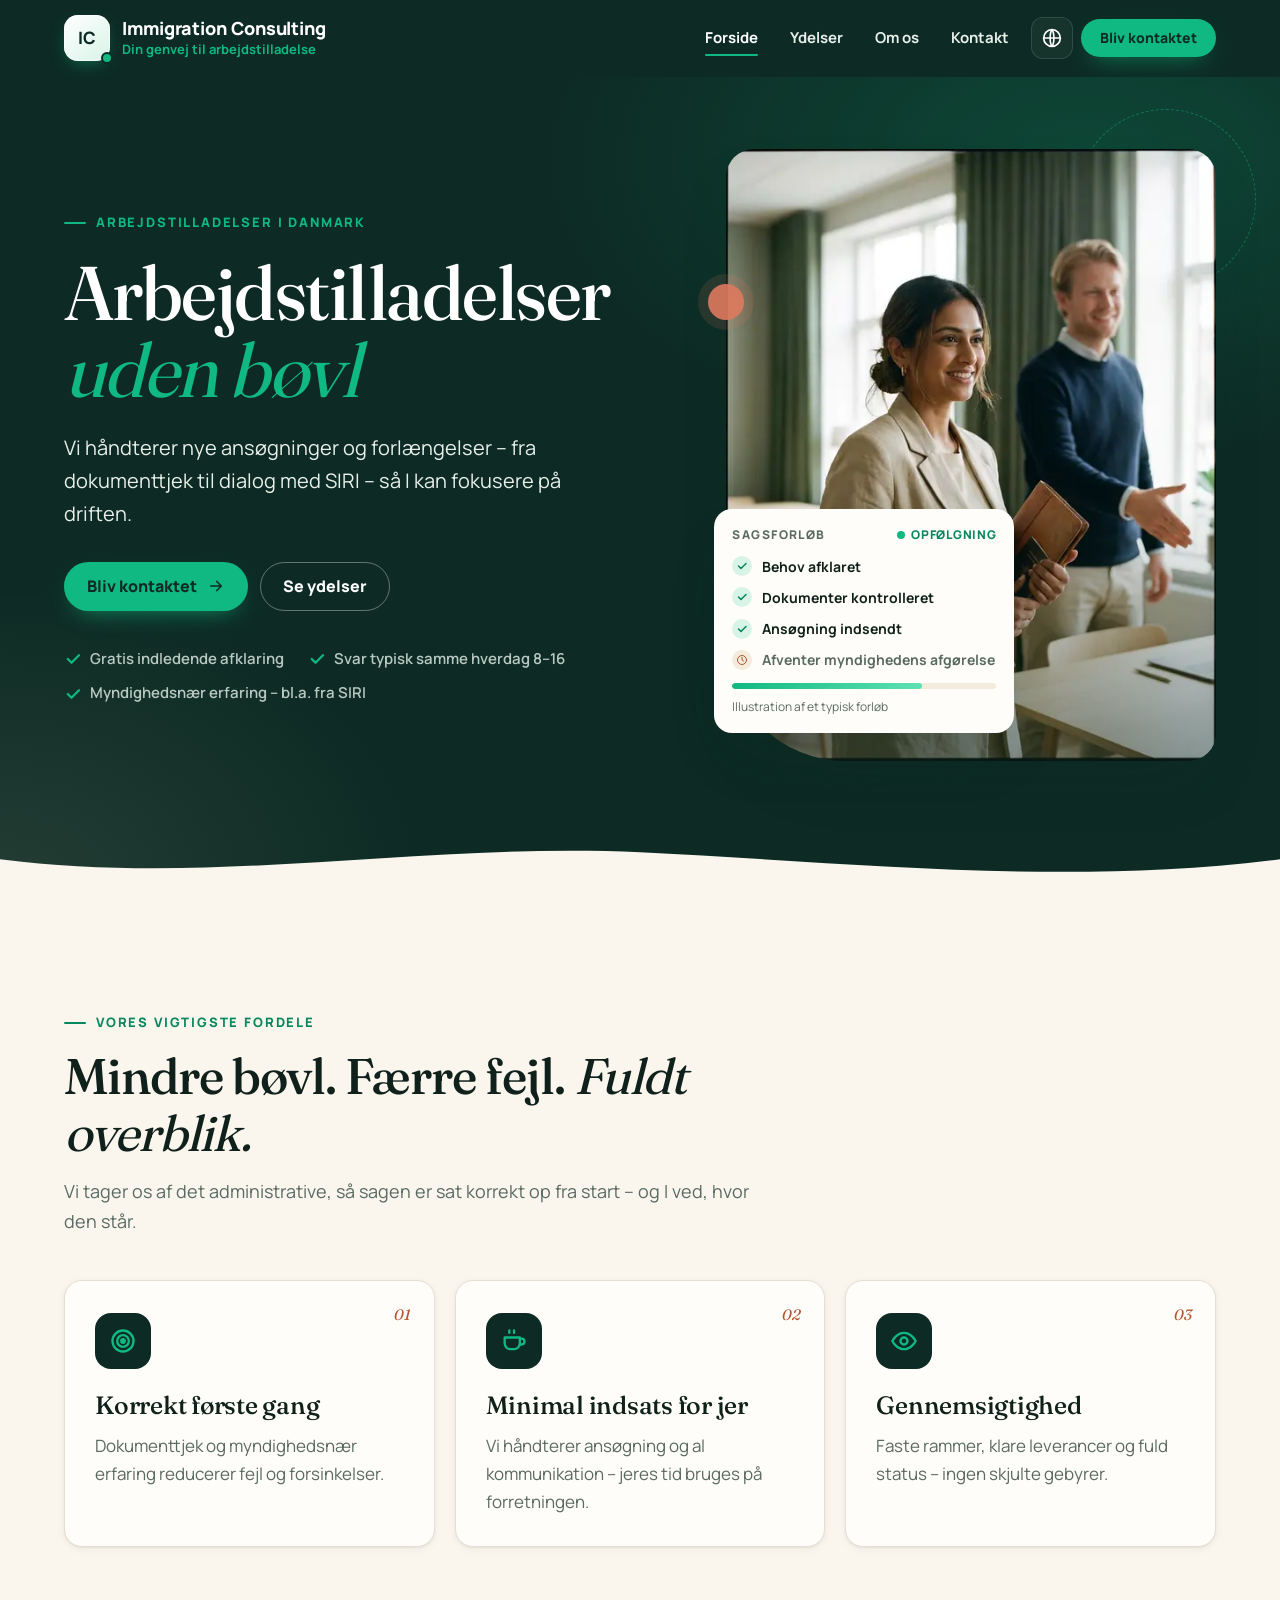
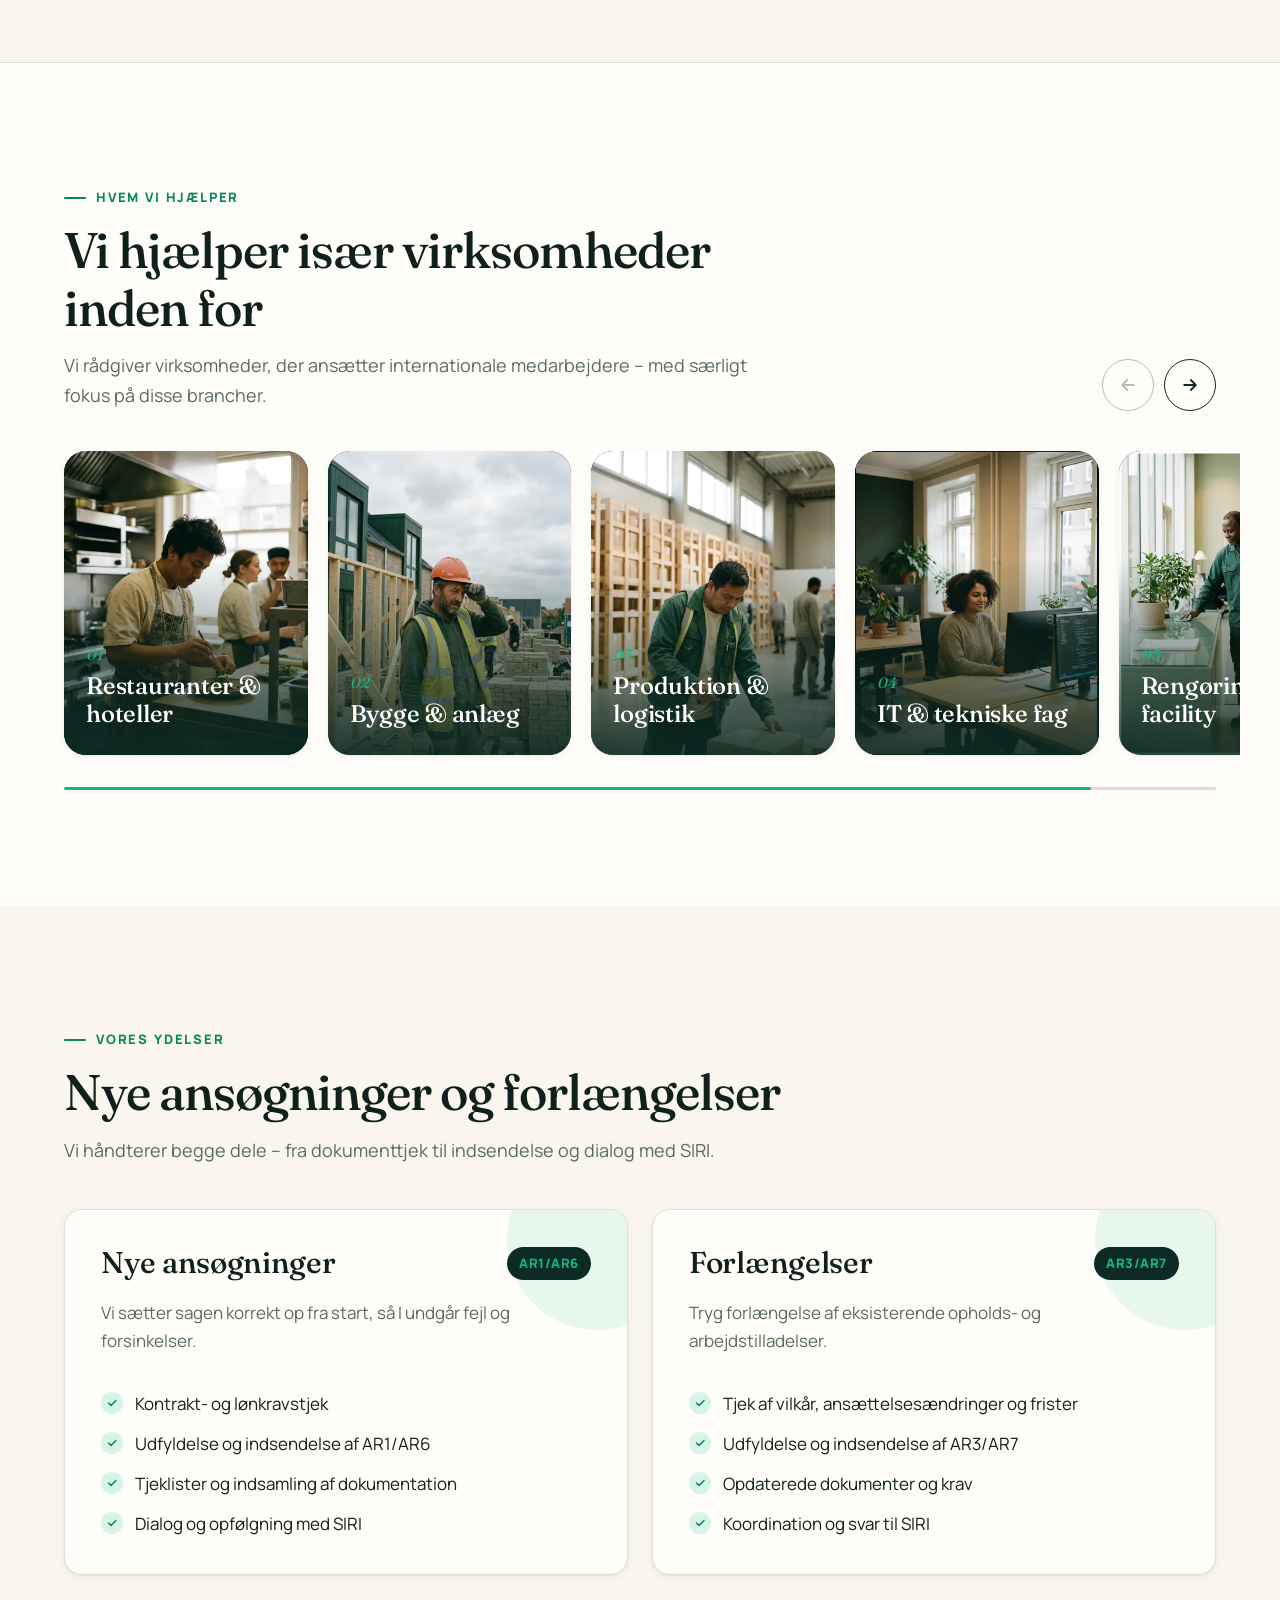
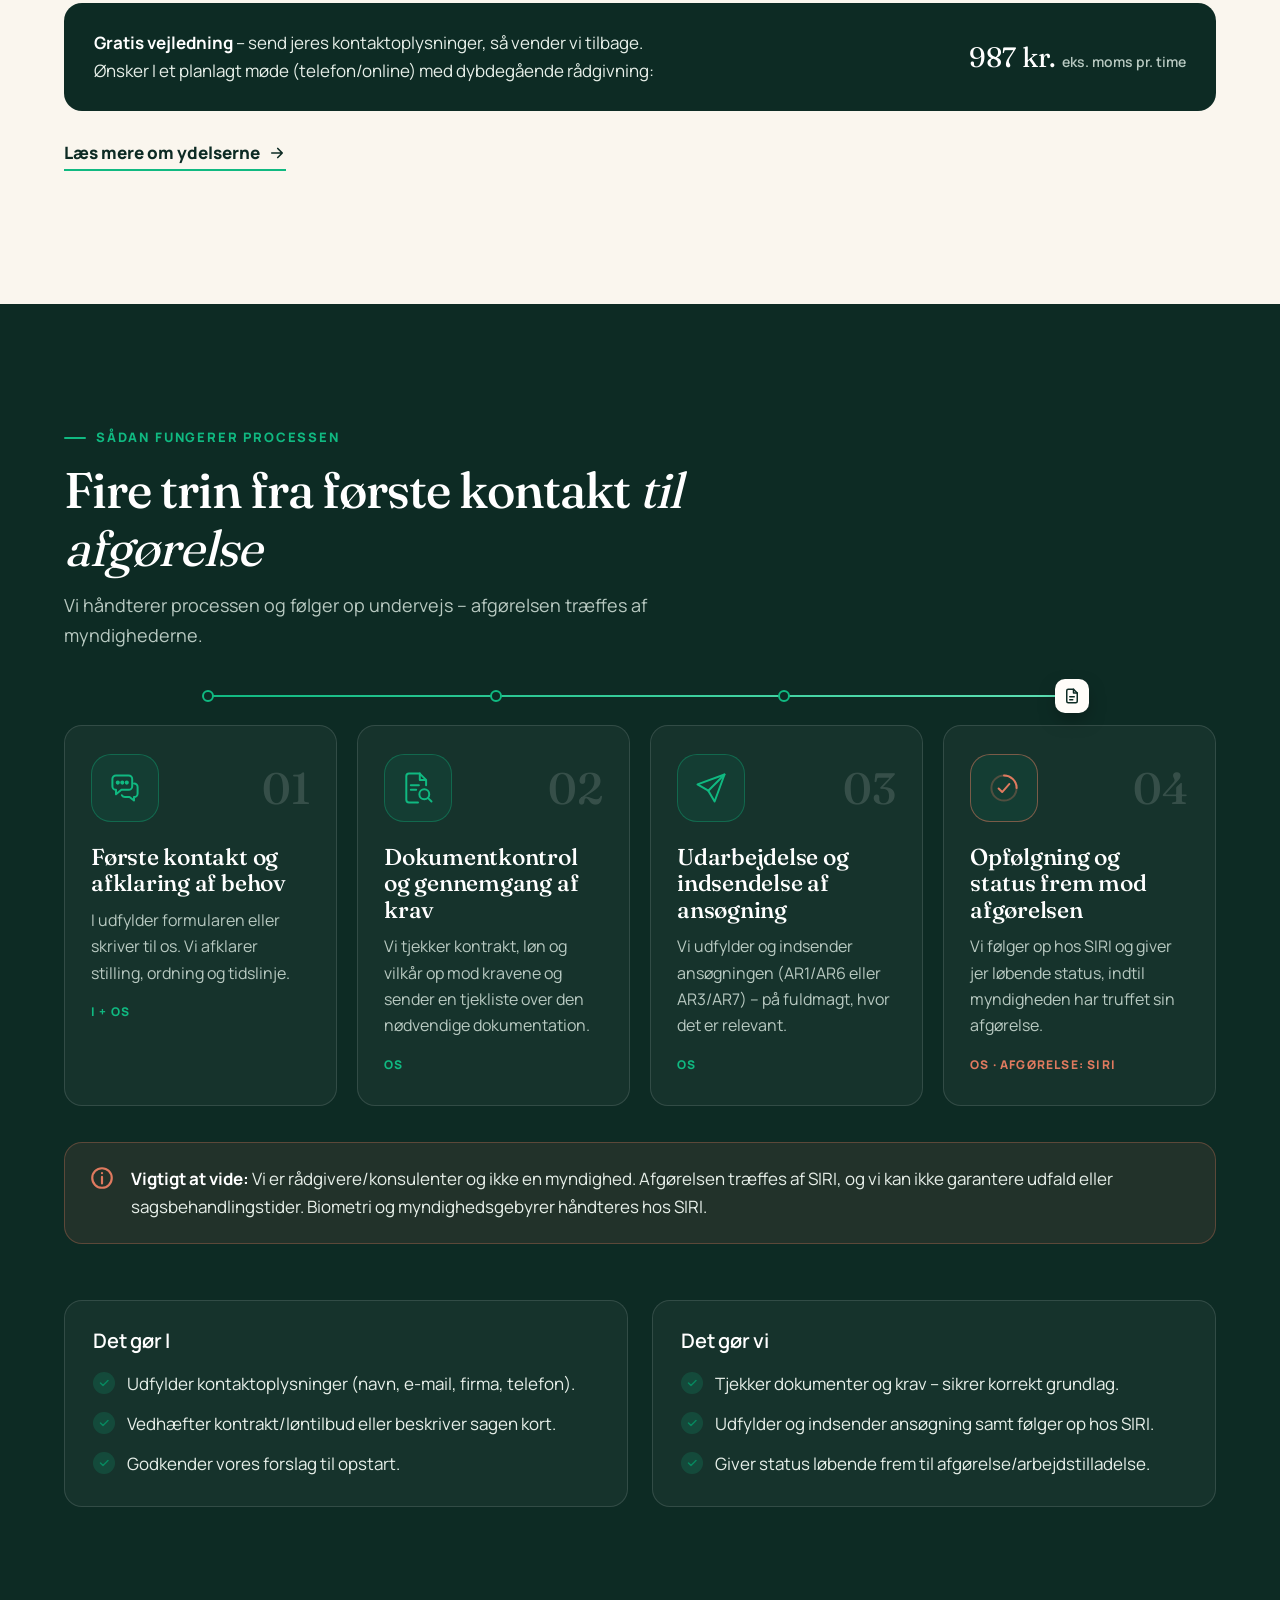
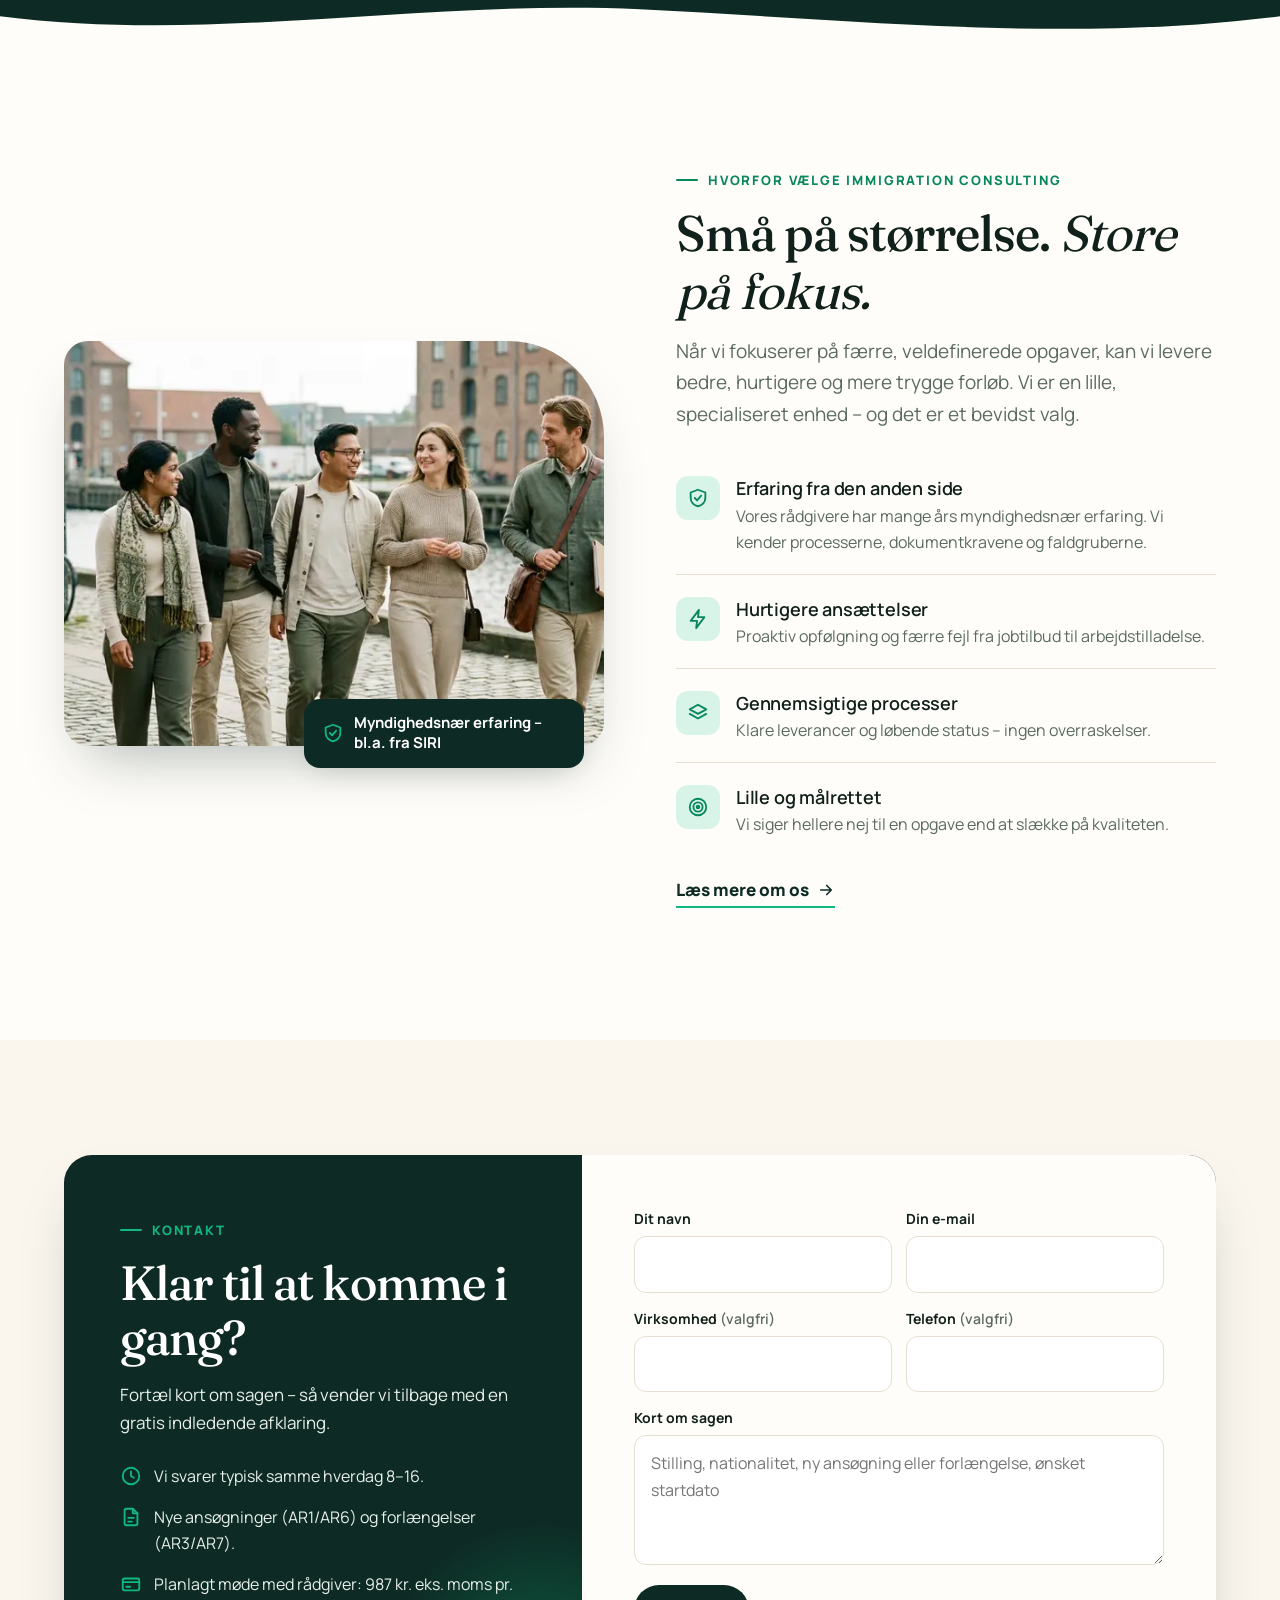
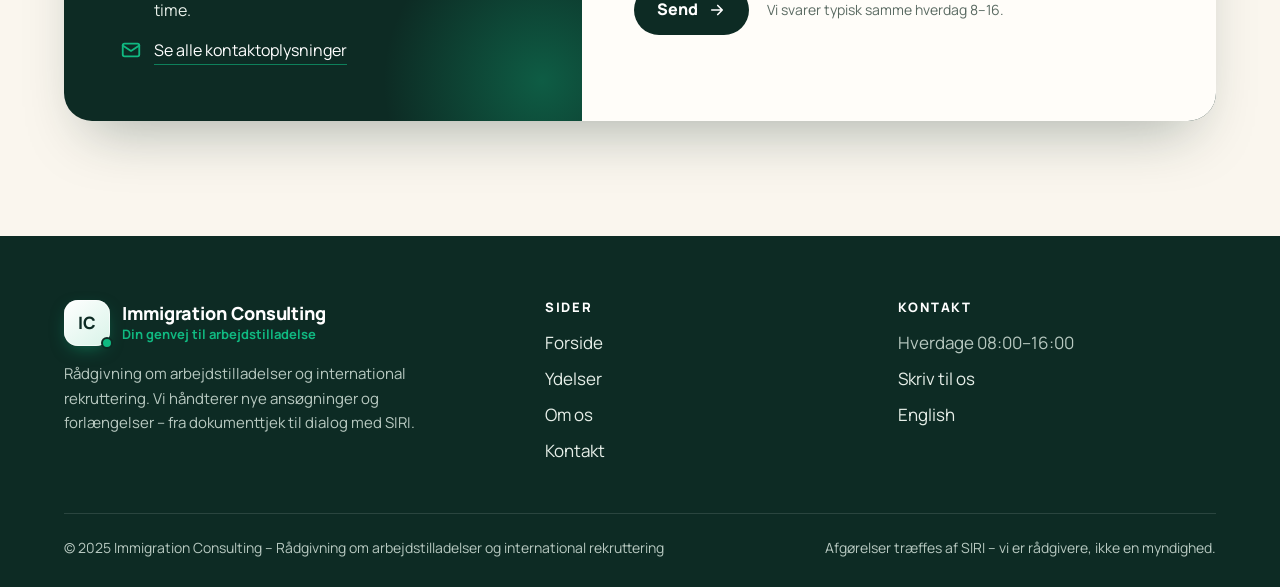
==== commit 14dd5a76: "Design and brand upgrade for immigration-consulting.dk (6ae843ab8928898bdba8bdbc)" ====
--- a/index.html
+++ b/index.html
@@ -1,325 +1,499 @@
 <!DOCTYPE html>
 <html lang="da">
-<head>
-<meta charset="UTF-8">
-<meta name="viewport" content="width=device-width, initial-scale=1">
-<title>Immigration Consulting – Din genvej til arbejdstilladelse</title>
-<meta name="description" content="Arbejdstilladelser uden bøvl. Vi håndterer nye ansøgninger og forlængelser – fra dokumenttjek til dialog med SIRI. Udfyld formularen og bliv kontaktet.">
-<link rel="canonical" href="https://immigration-consulting.dk/">
-<link rel="alternate" href="https://immigration-consulting.dk/" hreflang="da">
-<link rel="alternate" href="https://immigration-consulting.dk/en/index.html" hreflang="en">
-<link rel="alternate" href="https://immigration-consulting.dk/" hreflang="x-default">
-
-<meta property="og:title" content="Immigration Consulting – Din genvej til arbejdstilladelse">
-<meta property="og:description" content="Arbejdstilladelser uden bøvl. Vi håndterer nye ansøgninger og forlængelser – fra dokumenttjek til dialog med SIRI. Udfyld formularen og bliv kontaktet.">
-<meta property="og:type" content="website">
-<meta property="og:url" content="https://immigration-consulting.dk/">
-<meta property="og:site_name" content="Immigration Consulting">
-<meta property="og:locale" content="da_DK">
-<meta name="twitter:card" content="summary">
-
-<meta name="theme-color" content="#12233F">
-<link rel="icon" href="data:image/svg+xml,%3Csvg xmlns='http://www.w3.org/2000/svg' viewBox='0 0 100 100'%3E%3Crect width='100' height='100' rx='20' ry='20' fill='%2312233F'/%3E%3Ctext x='50' y='64' font-size='42' font-weight='700' text-anchor='middle' fill='white' font-family='Arial, Helvetica, sans-serif'%3EIC%3C/text%3E%3C/svg%3E">
+<head>
+<meta charset="UTF-8" />
+<meta name="viewport" content="width=device-width, initial-scale=1" />
+
+<title>Immigration Consulting – Din genvej til arbejdstilladelse</title>
+<meta name="description" content="Arbejdstilladelser uden bøvl. Vi håndterer nye ansøgninger og forlængelser – fra dokumenttjek til dialog med SIRI. Udfyld formularen og bliv kontaktet.">
+<meta name="keywords" content="arbejdstilladelse, SIRI, AR1, AR3, AR6, AR7, opholdstilladelse, immigration, international rekruttering, udenlandsk arbejdskraft, Danmark">
+<meta name="author" content="Immigration Consulting">
+
+<!-- Canonical + hreflang -->
+<link rel="canonical" href="https://immigration-consulting.dk/">
+<link rel="alternate" href="https://immigration-consulting.dk/" hreflang="da">
+<link rel="alternate" href="https://immigration-consulting.dk/en/index.html" hreflang="en">
+<link rel="alternate" href="https://immigration-consulting.dk/" hreflang="x-default">
+
+<!-- Open Graph -->
+<meta property="og:title" content="Immigration Consulting – Din genvej til arbejdstilladelse">
+<meta property="og:description" content="Vi hjælper virksomheder med arbejdstilladelser – nye ansøgninger og forlængelser. Få gratis vejledning og korrekt sagsbehandling.">
+<meta property="og:type" content="website">
+<meta property="og:url" content="https://immigration-consulting.dk/">
+<meta property="og:image" content="https://immigration-consulting.dk/og-image.jpg">
+<meta property="og:image:width" content="1200">
+<meta property="og:image:height" content="630">
+<meta property="og:locale" content="da_DK">
+
+<!-- Twitter cards -->
+<meta name="twitter:card" content="summary_large_image">
+<meta name="twitter:title" content="Immigration Consulting – Din genvej til arbejdstilladelse">
+<meta name="twitter:description" content="Arbejdstilladelser uden bøvl – nye ansøgninger og forlængelser, dokumenttjek og dialog med SIRI.">
+<meta name="twitter:image" content="https://immigration-consulting.dk/og-image.jpg">
+
+<meta name="theme-color" content="#0d2b24">
+<link rel="icon" href="/favicon.svg" type="image/svg+xml">
+<link rel="preload" href="/assets/fonts/manrope-latin.woff2" as="font" type="font/woff2" crossorigin>
+<link rel="preload" href="/assets/fonts/fraunces-latin.woff2" as="font" type="font/woff2" crossorigin>
+<link rel="preload" as="image" href="/assets/img/hero-raadgivning-900.webp" imagesrcset="/assets/img/hero-raadgivning-560.webp 560w, /assets/img/hero-raadgivning-900.webp 900w" imagesizes="(min-width: 960px) 520px, 92vw" fetchpriority="high">
 <link rel="stylesheet" href="/assets/css/site.css">
-<script>document.documentElement.classList.add('js')</script>
-<script src="/assets/js/site.js" defer></script>
-<script type="application/ld+json">
-{
-  "@context": "https://schema.org",
-  "@type": "ProfessionalService",
-  "name": "Immigration Consulting",
-  "legalName": "S.A. Group ApS",
-  "vatID": "DK46842944",
-  "url": "https://immigration-consulting.dk/",
-  "email": "info@immigration-consulting.dk",
-  "telephone": "+45 71 34 18 35",
-  "openingHours": "Mo-Fr 08:00-16:00",
-  "areaServed": "DK",
-  "inLanguage": "da"
-}
-</script>
-<script type="application/ld+json">
-{
-  "@context": "https://schema.org",
-  "@type": "WebSite",
-  "name": "Immigration Consulting",
-  "url": "https://immigration-consulting.dk/",
-  "inLanguage": "da"
-}
-</script>
 </head>
 <body>
 
-<a class="skip-link" href="#main">Spring til indhold</a>
+<a class="skip-link" href="#indhold">Spring til indhold</a>
 
 <header class="site-header">
-  <div class="container site-header__inner">
-    <a class="brand" href="/" aria-label="Immigration Consulting – Forside">
-      <span class="brand__mark" aria-hidden="true">IC</span>
-      <span class="brand__text">
-        <span class="brand__name">Immigration Consulting</span>
-        <span class="brand__tagline">Din genvej til arbejdstilladelser</span>
+  <div class="nav container">
+    <a class="brand" href="/" aria-label="Immigration Consulting – forside">
+      <span class="logo" aria-hidden="true">IC</span>
+      <span class="meta">
+        <span class="brand-name">Immigration Consulting</span>
+        <span class="tagline">Din genvej til arbejdstilladelse</span>
       </span>
     </a>
 
-    <div class="header-actions">
-      <div class="lang-switch" role="group" aria-label="Vælg sprog">
-        <a href="/" hreflang="da" lang="da" aria-current="true"><span aria-hidden="true">DA</span><span class="sr-only">Dansk</span></a>
-        <span class="lang-switch__sep" aria-hidden="true"></span>
-        <a href="/en/index.html" hreflang="en" lang="en"><span aria-hidden="true">EN</span><span class="sr-only">English</span></a>
-      </div>
-      <button class="nav-toggle" type="button" data-nav-toggle aria-controls="site-nav" aria-expanded="false"
-              aria-label="Åbn menu" data-label-open="Åbn menu" data-label-close="Luk menu">
-        <svg class="icon-open" viewBox="0 0 24 24" fill="none" stroke="currentColor" stroke-width="1.75" stroke-linecap="round" stroke-linejoin="round" aria-hidden="true" focusable="false"><path d="M4 7h16M4 12h16M4 17h16"/></svg>
-        <svg class="icon-close" viewBox="0 0 24 24" fill="none" stroke="currentColor" stroke-width="1.75" stroke-linecap="round" stroke-linejoin="round" aria-hidden="true" focusable="false"><path d="M6 6l12 12M18 6L6 18"/></svg>
+    <div class="nav-right">
+      <nav class="desktop-links" aria-label="Primær navigation">
+        <a href="/" aria-current="page">Forside</a>
+        <a href="/ydelser.html">Ydelser</a>
+        <a href="/om-os.html">Om os</a>
+        <a href="/kontakt.html">Kontakt</a>
+      </nav>
+
+      <div class="lang" id="langSwitch">
+        <button class="lang-btn" type="button" aria-haspopup="true" aria-expanded="false" aria-label="Vælg sprog">
+          <svg viewBox="0 0 24 24" fill="none" stroke="currentColor" stroke-width="2" aria-hidden="true"><circle cx="12" cy="12" r="10"/><path d="M2 12h20M12 2c3 4 3 16 0 20M12 2c-3 4-3 16 0 20"/></svg>
+        </button>
+        <div class="lang-menu" role="menu">
+          <a href="/" role="menuitem" hreflang="da" lang="da" aria-current="true">Dansk</a>
+          <a href="/en/index.html" role="menuitem" hreflang="en" lang="en">English</a>
+        </div>
+      </div>
+
+      <a class="btn btn-primary btn-sm nav-cta" href="#kontakt">Bliv kontaktet</a>
+
+      <button class="menu-burger" id="menuBurger" type="button" aria-label="Åbn menu" aria-controls="drawer" aria-expanded="false">
+        <svg viewBox="0 0 24 24" fill="none" stroke="currentColor" stroke-width="2" stroke-linecap="round" aria-hidden="true"><path d="M4 7h16M4 12h16M4 17h10"/></svg>
       </button>
     </div>
-
-    <nav class="site-nav" id="site-nav" aria-label="Primær navigation">
-      <ul class="site-nav__list">
-        <li><a class="site-nav__link" href="/" aria-current="page">Forside</a></li>
-        <li><a class="site-nav__link" href="/ydelser.html">Ydelser</a></li>
-        <li><a class="site-nav__link" href="/om-os.html">Om os</a></li>
-        <li class="site-nav__item--cta"><a class="btn btn--primary btn--sm" href="/kontakt.html">Kontakt</a></li>
-      </ul>
-    </nav>
   </div>
 </header>
 
-<main id="main" tabindex="-1">
-  <section class="hero" aria-labelledby="hero-title">
-    <div class="container hero__grid">
-      <div class="hero__content">
-        <span class="eyebrow">Rådgivning om arbejdstilladelser</span>
-        <h1 id="hero-title">Arbejdstilladelser uden bøvl</h1>
-        <p class="lead">Vi håndterer nye ansøgninger og forlængelser – fra dokumenttjek til dialog med SIRI – så I kan fokusere på driften.</p>
-        <div class="btn-row">
-          <a class="btn btn--primary" href="#kontakt">Bliv kontaktet</a>
-          <a class="btn btn--secondary" href="/ydelser.html">Se ydelser</a>
-        </div>
-      </div>
-      <div class="hero-visual" aria-hidden="true">
-        <div class="hero-visual__back"></div>
-        <div class="hero-visual__card">
-          <div class="hero-visual__lines"><span></span><span></span><span></span></div>
-          <ul class="hero-visual__list">
-<li><strong>Hurtigere ansættelser</strong><p>Proaktiv opfølgning og færre fejl fra jobtilbud til arbejdstilladelse.</p></li>
-<li><strong>Gennemsigtige processer</strong><p>Klare leverancer og løbende status – ingen overraskelser.</p></li>
+<!-- Mobil drawer -->
+<div class="backdrop" id="backdrop"></div>
+<aside class="mobile-drawer" id="drawer" aria-hidden="true" aria-label="Mobilmenu">
+  <div class="drawer-head">
+    <span>Menu</span>
+    <button class="menu-burger" type="button" data-drawer-close aria-label="Luk menu"><svg viewBox="0 0 24 24" fill="none" stroke="currentColor" stroke-width="2" stroke-linecap="round" aria-hidden="true"><path d="M6 6l12 12M18 6L6 18"/></svg></button>
+  </div>
+  <nav class="drawer-links">
+    <a href="/" data-drawer-close aria-current="page">Forside</a>
+    <a href="/ydelser.html" data-drawer-close>Ydelser</a>
+    <a href="/om-os.html" data-drawer-close>Om os</a>
+    <a href="/kontakt.html" data-drawer-close>Kontakt</a>
+    <div class="drawer-lang">
+      <strong>Sprog</strong>
+      <a href="/" hreflang="da" lang="da" data-drawer-close>Dansk</a>
+      <a href="/en/index.html" hreflang="en" lang="en" data-drawer-close>English</a>
+    </div>
+  </nav>
+  <a class="btn btn-primary drawer-cta" href="#kontakt" data-drawer-close>Bliv kontaktet <svg viewBox="0 0 24 24" fill="none" stroke="currentColor" stroke-width="2.2" stroke-linecap="round" stroke-linejoin="round" aria-hidden="true"><path d="M5 12h14M13 6l6 6-6 6"/></svg></a>
+</aside>
+
+<main id="indhold">
+  <!-- HERO -->
+  <section class="hero">
+    <div class="container hero-grid">
+      <div class="hero-copy">
+        <span class="eyebrow light reveal">Arbejdstilladelser i Danmark</span>
+        <h1 class="reveal" data-delay="1">Arbejdstilladelser <em>uden bøvl</em></h1>
+        <p class="hero-intro reveal" data-delay="2">Vi håndterer nye ansøgninger og forlængelser – fra dokumenttjek til dialog med SIRI – så I kan fokusere på driften.</p>
+        <div class="hero-actions reveal" data-delay="3">
+          <a class="btn btn-primary" href="#kontakt">Bliv kontaktet <svg viewBox="0 0 24 24" fill="none" stroke="currentColor" stroke-width="2.2" stroke-linecap="round" stroke-linejoin="round" aria-hidden="true"><path d="M5 12h14M13 6l6 6-6 6"/></svg></a>
+          <a class="btn btn-ghost" href="/ydelser.html">Se ydelser</a>
+        </div>
+        <ul class="hero-facts reveal" data-delay="4">
+          <li><svg viewBox="0 0 24 24" fill="none" stroke="currentColor" stroke-width="3" stroke-linecap="round" stroke-linejoin="round" aria-hidden="true"><path d="M5 12l5 5L20 7"/></svg>Gratis indledende afklaring</li>
+          <li><svg viewBox="0 0 24 24" fill="none" stroke="currentColor" stroke-width="3" stroke-linecap="round" stroke-linejoin="round" aria-hidden="true"><path d="M5 12l5 5L20 7"/></svg>Svar typisk samme hverdag 8–16</li>
+          <li><svg viewBox="0 0 24 24" fill="none" stroke="currentColor" stroke-width="3" stroke-linecap="round" stroke-linejoin="round" aria-hidden="true"><path d="M5 12l5 5L20 7"/></svg>Myndighedsnær erfaring – bl.a. fra SIRI</li>
+        </ul>
+      </div>
+
+      <div class="hero-visual">
+        <div class="hero-ring" aria-hidden="true"></div>
+        <div class="hero-dot" aria-hidden="true"></div>
+        <div class="hero-frame">
+          <img src="/assets/img/hero-raadgivning-900.webp" srcset="/assets/img/hero-raadgivning-560.webp 560w, /assets/img/hero-raadgivning-900.webp 900w" sizes="(min-width: 960px) 520px, 92vw" alt="International medarbejder bliver budt velkommen af en dansk kollega på et lyst kontor" width="900" height="1117" fetchpriority="high">
+        </div>
+        <div class="status-card" aria-hidden="true">
+          <div class="sc-title"><span>Sagsforløb</span><span class="sc-live">Opfølgning</span></div>
+          <ul class="sc-steps">
+            <li><span class="chk"><svg viewBox="0 0 24 24" fill="none" stroke="currentColor" stroke-width="3" stroke-linecap="round" stroke-linejoin="round" aria-hidden="true"><path d="M5 12l5 5L20 7"/></svg></span>Behov afklaret</li>
+            <li><span class="chk"><svg viewBox="0 0 24 24" fill="none" stroke="currentColor" stroke-width="3" stroke-linecap="round" stroke-linejoin="round" aria-hidden="true"><path d="M5 12l5 5L20 7"/></svg></span>Dokumenter kontrolleret</li>
+            <li><span class="chk"><svg viewBox="0 0 24 24" fill="none" stroke="currentColor" stroke-width="3" stroke-linecap="round" stroke-linejoin="round" aria-hidden="true"><path d="M5 12l5 5L20 7"/></svg></span>Ansøgning indsendt</li>
+            <li class="pending"><span class="chk"><svg viewBox="0 0 24 24" fill="none" stroke="currentColor" stroke-width="2" stroke-linecap="round" aria-hidden="true"><circle cx="12" cy="12" r="9"/><path d="M12 7v5l3 2"/></svg></span>Afventer myndighedens afgørelse</li>
           </ul>
-        </div>
-      </div>
-    </div>
-  </section>
-
-  <section class="section section--surface" aria-labelledby="intro-title">
+          <div class="sc-bar"><span></span></div>
+          <p class="sc-note">Illustration af et typisk forløb</p>
+        </div>
+      </div>
+    </div>
+    <svg class="curve abs" viewBox="0 0 1440 56" preserveAspectRatio="none" aria-hidden="true"><path d="M0 56V20C240 52 480 0 720 12s480 40 720 8v36z"/></svg>
+  </section>
+
+  <!-- 1. Fordele -->
+  <section class="section" id="hvorfor-os">
     <div class="container">
-      <div class="section-head">
-        <span class="eyebrow">Hvem vi hjælper</span>
-        <h2 id="intro-title">Virksomheder, der ansætter internationalt</h2>
-        <p>Vores rådgivning bygger på myndighedsnær indsigt og praktisk erfaring med sagsforløb hos SIRI. Det giver færre fejl, bedre dokumentation og en mere forudsigelig proces for både virksomheden og medarbejderen.</p>
-      </div>
-      <h3 class="small muted">Vi hjælper især</h3>
-      <ul class="chips mt-3">
-        <li class="chip">Restauranter & hoteller</li><li class="chip">Bygge & anlæg</li><li class="chip">Produktion & logistik</li><li class="chip">IT & tekniske fag</li><li class="chip">Rengøring & facility</li>
-      </ul>
-    </div>
-  </section>
-
-  <section class="section" aria-labelledby="services-title">
-    <div class="container">
-      <div class="section-head">
-        <span class="eyebrow">Ydelser</span>
-        <h2 id="services-title">Nye ansøgninger og forlængelser</h2>
-        <p>Vi håndterer både nye ansøgninger og forlængelser – fra dokumenttjek til indsendelse og dialog med SIRI.</p>
-      </div>
-      <div class="grid grid--2">
-        <a class="card card--link" href="/ydelser.html#nye-ansoegninger">
-          <div class="card__head"><span class="icon"><svg viewBox="0 0 24 24" fill="none" stroke="currentColor" stroke-width="1.75" stroke-linecap="round" stroke-linejoin="round" aria-hidden="true" focusable="false"><path d="M14 3H7a2 2 0 0 0-2 2v14a2 2 0 0 0 2 2h10a2 2 0 0 0 2-2V8z"/><path d="M14 3v5h5"/><path d="M12 11v6M9 14h6"/></svg></span><span class="badge">AR1/AR6</span></div>
-          <h3>Nye ansøgninger</h3>
-          <p>Vi sætter sagen korrekt op fra start, så I undgår fejl og forsinkelser.</p>
-          <span class="text-link">Læs om nye ansøgninger <svg viewBox="0 0 24 24" fill="none" stroke="currentColor" stroke-width="1.75" stroke-linecap="round" stroke-linejoin="round" aria-hidden="true" focusable="false"><path d="M5 12h14M13 6l6 6-6 6"/></svg></span>
-        </a>
-        <a class="card card--link" href="/ydelser.html#forlaengelser">
-          <div class="card__head"><span class="icon icon--primary"><svg viewBox="0 0 24 24" fill="none" stroke="currentColor" stroke-width="1.75" stroke-linecap="round" stroke-linejoin="round" aria-hidden="true" focusable="false"><path d="M20 12a8 8 0 1 1-2.34-5.66"/><path d="M20 4v5h-5"/></svg></span><span class="badge">AR3/AR7</span></div>
-          <h3>Forlængelser</h3>
-          <p>Tryg forlængelse af eksisterende opholds- og arbejdstilladelser.</p>
-          <span class="text-link">Læs om forlængelser <svg viewBox="0 0 24 24" fill="none" stroke="currentColor" stroke-width="1.75" stroke-linecap="round" stroke-linejoin="round" aria-hidden="true" focusable="false"><path d="M5 12h14M13 6l6 6-6 6"/></svg></span>
-        </a>
-      </div>
-    </div>
-  </section>
-
-  <section class="section section--surface" id="hvorfor-os" aria-labelledby="why-title">
-    <div class="container">
-      <div class="section-head">
-        <h2 id="why-title">Hvorfor os</h2>
-      </div>
-      <div class="grid grid--3">
-        <div class="feature">
-          <span class="icon"><svg viewBox="0 0 24 24" fill="none" stroke="currentColor" stroke-width="1.75" stroke-linecap="round" stroke-linejoin="round" aria-hidden="true" focusable="false"><path d="M12 3l7 3v6c0 4.5-3 7.5-7 9-4-1.5-7-4.5-7-9V6z"/><path d="M9 12l2 2 4-4"/></svg></span>
+      <div class="section-head reveal">
+        <span class="eyebrow">Vores vigtigste fordele</span>
+        <h2>Mindre bøvl. Færre fejl. <span class="serif-accent">Fuldt overblik.</span></h2>
+        <p>Vi tager os af det administrative, så sagen er sat korrekt op fra start – og I ved, hvor den står.</p>
+      </div>
+      <div class="grid-3">
+        <article class="card card-hover benefit reveal" data-delay="1">
+          <span class="num">01</span>
+          <div class="benefit-icon"><svg viewBox="0 0 24 24" fill="none" stroke="currentColor" stroke-width="2" stroke-linecap="round" aria-hidden="true"><circle cx="12" cy="12" r="9"/><circle cx="12" cy="12" r="5"/><circle cx="12" cy="12" r="1.5" fill="currentColor"/></svg></div>
           <h3>Korrekt første gang</h3>
           <p>Dokumenttjek og myndighedsnær erfaring reducerer fejl og forsinkelser.</p>
-        </div>
-        <div class="feature">
-          <span class="icon"><svg viewBox="0 0 24 24" fill="none" stroke="currentColor" stroke-width="1.75" stroke-linecap="round" stroke-linejoin="round" aria-hidden="true" focusable="false"><circle cx="12" cy="12" r="9"/><path d="M12 7v5l3 2"/></svg></span>
+        </article>
+        <article class="card card-hover benefit reveal" data-delay="2">
+          <span class="num">02</span>
+          <div class="benefit-icon"><svg viewBox="0 0 24 24" fill="none" stroke="currentColor" stroke-width="2" stroke-linecap="round" stroke-linejoin="round" aria-hidden="true"><path d="M4 9h13v5a5 5 0 01-5 5H9a5 5 0 01-5-5V9z"/><path d="M17 10h1.5a2.5 2.5 0 010 5H17M8 3v2M12 3v2"/></svg></div>
           <h3>Minimal indsats for jer</h3>
           <p>Vi håndterer ansøgning og al kommunikation – jeres tid bruges på forretningen.</p>
-        </div>
-        <div class="feature">
-          <span class="icon"><svg viewBox="0 0 24 24" fill="none" stroke="currentColor" stroke-width="1.75" stroke-linecap="round" stroke-linejoin="round" aria-hidden="true" focusable="false"><path d="M2 12s3.5-7 10-7 10 7 10 7-3.5 7-10 7S2 12 2 12z"/><circle cx="12" cy="12" r="3"/></svg></span>
+        </article>
+        <article class="card card-hover benefit reveal" data-delay="3">
+          <span class="num">03</span>
+          <div class="benefit-icon"><svg viewBox="0 0 24 24" fill="none" stroke="currentColor" stroke-width="2" stroke-linecap="round" stroke-linejoin="round" aria-hidden="true"><path d="M2 12s3.6-7 10-7 10 7 10 7-3.6 7-10 7S2 12 2 12z"/><circle cx="12" cy="12" r="3"/></svg></div>
           <h3>Gennemsigtighed</h3>
           <p>Faste rammer, klare leverancer og fuld status – ingen skjulte gebyrer.</p>
-        </div>
-      </div>
-    </div>
-  </section>
-
-  <section class="section" id="proces" aria-labelledby="process-title">
+        </article>
+      </div>
+    </div>
+  </section>
+
+  <!-- 2. Brancher -->
+  <section class="section bg-paper divider-top" id="brancher">
+    <div class="container" data-slider>
+      <div class="slider-head">
+        <div class="section-head reveal">
+          <span class="eyebrow">Hvem vi hjælper</span>
+          <h2>Vi hjælper især virksomheder inden for</h2>
+          <p>Vi rådgiver virksomheder, der ansætter internationale medarbejdere – med særligt fokus på disse brancher.</p>
+        </div>
+        <div class="slider-nav">
+          <button class="slider-btn" type="button" data-prev aria-label="Forrige branche"><svg viewBox="0 0 24 24" fill="none" stroke="currentColor" stroke-width="2.2" stroke-linecap="round" stroke-linejoin="round" aria-hidden="true"><path d="M19 12H5M11 6l-6 6 6 6"/></svg></button>
+          <button class="slider-btn" type="button" data-next aria-label="Næste branche"><svg viewBox="0 0 24 24" fill="none" stroke="currentColor" stroke-width="2.2" stroke-linecap="round" stroke-linejoin="round" aria-hidden="true"><path d="M5 12h14M13 6l6 6-6 6"/></svg></button>
+        </div>
+      </div>
+      <ul class="slider" tabindex="0" aria-label="Brancher vi hjælper">
+        <li class="industry reveal" data-delay="1">
+          <img src="/assets/img/branche-restaurant-640.webp" srcset="/assets/img/branche-restaurant-420.webp 420w, /assets/img/branche-restaurant-640.webp 640w" sizes="(min-width: 1100px) 260px, (min-width: 760px) 30vw, 78vw" alt="Kok anretter en ret i et professionelt restaurantkøkken" width="640" height="794" loading="lazy" decoding="async">
+          <div class="industry-body">
+            <span class="industry-num">01</span>
+            <h3>Restauranter & hoteller</h3>
+            <p>Køkken, service og hotel – vi håndterer ansøgningen, så I kan fokusere på gæsterne.</p>
+          </div>
+        </li>
+        <li class="industry reveal" data-delay="2">
+          <img src="/assets/img/branche-construction-640.webp" srcset="/assets/img/branche-construction-420.webp 420w, /assets/img/branche-construction-640.webp 640w" sizes="(min-width: 1100px) 260px, (min-width: 760px) 30vw, 78vw" alt="Bygningsarbejder med hjelm og sikkerhedsvest på en dansk byggeplads" width="640" height="794" loading="lazy" decoding="async">
+          <div class="industry-body">
+            <span class="industry-num">02</span>
+            <h3>Bygge & anlæg</h3>
+            <p>Faglærte og specialister til byggepladsen – med kontrakt og lønvilkår tjekket op mod kravene.</p>
+          </div>
+        </li>
+        <li class="industry reveal" data-delay="3">
+          <img src="/assets/img/branche-production-640.webp" srcset="/assets/img/branche-production-420.webp 420w, /assets/img/branche-production-640.webp 640w" sizes="(min-width: 1100px) 260px, (min-width: 760px) 30vw, 78vw" alt="Lagermedarbejder scanner en pakke på et moderne lager" width="640" height="794" loading="lazy" decoding="async">
+          <div class="industry-body">
+            <span class="industry-num">03</span>
+            <h3>Produktion & logistik</h3>
+            <p>Medarbejdere til produktion, lager og distribution – med styr på dokumentation og frister.</p>
+          </div>
+        </li>
+        <li class="industry reveal" data-delay="4">
+          <img src="/assets/img/branche-it-640.webp" srcset="/assets/img/branche-it-420.webp 420w, /assets/img/branche-it-640.webp 640w" sizes="(min-width: 1100px) 260px, (min-width: 760px) 30vw, 78vw" alt="Softwareudvikler arbejder ved skærme på et lyst kontor i København" width="640" height="794" loading="lazy" decoding="async">
+          <div class="industry-body">
+            <span class="industry-num">04</span>
+            <h3>IT & tekniske fag</h3>
+            <p>Udviklere, ingeniører og teknikere – fra første kontakt til indsendt ansøgning.</p>
+          </div>
+        </li>
+        <li class="industry reveal" data-delay="4">
+          <img src="/assets/img/branche-cleaning-640.webp" srcset="/assets/img/branche-cleaning-420.webp 420w, /assets/img/branche-cleaning-640.webp 640w" sizes="(min-width: 1100px) 260px, (min-width: 760px) 30vw, 78vw" alt="Facilitymedarbejder i grøn uniform i en lys kontorlobby" width="640" height="794" loading="lazy" decoding="async">
+          <div class="industry-body">
+            <span class="industry-num">05</span>
+            <h3>Rengøring & facility</h3>
+            <p>Service- og facilitypersonale – med en tryg og korrekt proces for virksomhed og medarbejder.</p>
+          </div>
+        </li>
+      </ul>
+      <div class="slider-progress" aria-hidden="true"><span></span></div>
+    </div>
+  </section>
+
+  <!-- 3. Ydelser -->
+  <section class="section" id="ydelser">
     <div class="container">
-      <div class="section-head">
-        <h2 id="process-title">Proces &amp; ansvar</h2>
-        <p>Vi tager ansøgning, opfølgning og dialogen med myndighederne. Afgørelsen træffes af SIRI.</p>
-      </div>
-      <div class="responsibility">
-        <div class="card">
-          <div class="card__head"><span class="icon"><svg viewBox="0 0 24 24" fill="none" stroke="currentColor" stroke-width="1.75" stroke-linecap="round" stroke-linejoin="round" aria-hidden="true" focusable="false"><circle cx="9" cy="8" r="3.5"/><path d="M3 20a6 6 0 0 1 12 0"/><path d="M16 4.5a3.5 3.5 0 0 1 0 7M21 20a6 6 0 0 0-4-5.6"/></svg></span><h3>Det gør I</h3></div>
-          <ol class="steps">
-            <li><p>Udfylder kontaktoplysninger (navn, e-mail, firma, telefon).</p></li>
-            <li><p>Vedhæfter kontrakt/løntilbud eller beskriver sagen kort.</p></li>
-            <li><p>Godkender vores forslag til opstart.</p></li>
-          </ol>
-        </div>
-        <div class="card">
-          <div class="card__head"><span class="icon icon--primary"><svg viewBox="0 0 24 24" fill="none" stroke="currentColor" stroke-width="1.75" stroke-linecap="round" stroke-linejoin="round" aria-hidden="true" focusable="false"><rect x="5" y="4" width="14" height="17" rx="2"/><path d="M9 4V3h6v1M9 11h6M9 15h4"/></svg></span><h3>Det gør vi</h3></div>
-          <ol class="steps">
-            <li><p>Tjekker dokumenter og krav – sikrer korrekt grundlag.</p></li>
-            <li><p>Udfylder og indsender ansøgning samt følger op hos SIRI.</p></li>
-            <li><p>Giver status løbende frem til afgørelse/arbejdstilladelse.</p></li>
-          </ol>
-        </div>
-      </div>
-    </div>
-  </section>
-
-  <section class="section section--surface" id="kontakt" aria-labelledby="contact-title">
-    <div class="container contact-layout contact-layout--intro">
-      <div>
-        <h2 id="contact-title">Bliv kontaktet</h2>
-        <p class="lead mt-4">Vi svarer typisk samme hverdag 8–16.</p>
-        <ul class="contact-lines">
-          <li><a href="mailto:info@immigration-consulting.dk"><svg viewBox="0 0 24 24" fill="none" stroke="currentColor" stroke-width="1.75" stroke-linecap="round" stroke-linejoin="round" aria-hidden="true" focusable="false"><rect x="3" y="5" width="18" height="14" rx="2"/><path d="M3 7l9 6 9-6"/></svg>info@immigration-consulting.dk</a></li>
-          <li><a href="tel:+4571341835"><svg viewBox="0 0 24 24" fill="none" stroke="currentColor" stroke-width="1.75" stroke-linecap="round" stroke-linejoin="round" aria-hidden="true" focusable="false"><path d="M5 4h4l2 5-2.5 1.5a11 11 0 0 0 5 5L15 13l5 2v4a2 2 0 0 1-2 2A16 16 0 0 1 3 6a2 2 0 0 1 2-2"/></svg>71 34 18 35</a></li>
-          <li><span><svg viewBox="0 0 24 24" fill="none" stroke="currentColor" stroke-width="1.75" stroke-linecap="round" stroke-linejoin="round" aria-hidden="true" focusable="false"><circle cx="12" cy="12" r="9"/><path d="M12 7v5h4"/></svg>Hverdage 08:00–16:00</span></li>
+      <div class="section-head reveal">
+        <span class="eyebrow">Vores ydelser</span>
+        <h2>Nye ansøgninger og forlængelser</h2>
+        <p>Vi håndterer begge dele – fra dokumenttjek til indsendelse og dialog med SIRI.</p>
+      </div>
+      <div class="grid-2">
+        <article class="card card-hover service reveal" data-delay="1">
+          <div class="service-top"><h3>Nye ansøgninger</h3><span class="pill">AR1/AR6</span></div>
+          <p class="muted">Vi sætter sagen korrekt op fra start, så I undgår fejl og forsinkelser.</p>
+          <ul class="list">
+            <li>Kontrakt- og lønkravstjek</li>
+            <li>Udfyldelse og indsendelse af AR1/AR6</li>
+            <li>Tjeklister og indsamling af dokumentation</li>
+            <li>Dialog og opfølgning med SIRI</li>
+          </ul>
+        </article>
+        <article class="card card-hover service reveal" data-delay="2">
+          <div class="service-top"><h3>Forlængelser</h3><span class="pill">AR3/AR7</span></div>
+          <p class="muted">Tryg forlængelse af eksisterende opholds- og arbejdstilladelser.</p>
+          <ul class="list">
+            <li>Tjek af vilkår, ansættelsesændringer og frister</li>
+            <li>Udfyldelse og indsendelse af AR3/AR7</li>
+            <li>Opdaterede dokumenter og krav</li>
+            <li>Koordination og svar til SIRI</li>
+          </ul>
+        </article>
+      </div>
+      <div class="price-note reveal">
+        <p><strong>Gratis vejledning</strong> – send jeres kontaktoplysninger, så vender vi tilbage.<br>Ønsker I et planlagt møde (telefon/online) med dybdegående rådgivning:</p>
+        <span class="price">987 kr. <small>eks. moms pr. time</small></span>
+      </div>
+      <p style="margin-top:28px" class="reveal"><a class="link-arrow" href="/ydelser.html">Læs mere om ydelserne <svg width="18" height="18" viewBox="0 0 24 24" fill="none" stroke="currentColor" stroke-width="2.2" stroke-linecap="round" stroke-linejoin="round" aria-hidden="true"><path d="M5 12h14M13 6l6 6-6 6"/></svg></a></p>
+    </div>
+  </section>
+
+  <!-- 4. Proces -->
+  <section class="section bg-forest on-dark process" id="proces">
+    <div class="container">
+      <div class="section-head reveal">
+        <span class="eyebrow">Sådan fungerer processen</span>
+        <h2>Fire trin fra første kontakt <span class="serif-accent">til afgørelse</span></h2>
+        <p>Vi håndterer processen og følger op undervejs – afgørelsen træffes af myndighederne.</p>
+      </div>
+      <div style="position:relative">
+        <div class="process-track" aria-hidden="true">
+          <span class="fill"></span>
+          <span class="node" style="left:0"></span><span class="node" style="left:33.33%"></span><span class="node" style="left:66.66%"></span><span class="node" style="left:100%"></span>
+          <span class="doc"><svg viewBox="0 0 24 24" fill="none" stroke="currentColor" stroke-width="2" stroke-linecap="round" stroke-linejoin="round" aria-hidden="true"><path d="M14 3H7a2 2 0 00-2 2v14a2 2 0 002 2h10a2 2 0 002-2V8l-5-5z"/><path d="M14 3v5h5M9 13h6M9 17h4"/></svg></span>
+        </div>
+        <ol class="steps">
+          <li class="step reveal" data-delay="1">
+            <div class="step-badge"><span class="step-icon"><svg viewBox="0 0 40 40" fill="none" stroke="currentColor" stroke-width="2.2" stroke-linecap="round" stroke-linejoin="round" aria-hidden="true"><path d="M6 10a4 4 0 014-4h14a4 4 0 014 4v8a4 4 0 01-4 4h-8l-6 5v-5h0a4 4 0 01-4-4z"/><path class="anim-float" d="M30 15h0a4 4 0 014 4v7a4 4 0 01-4 4v4l-5-4h-5a4 4 0 01-3.5-2"/><circle class="anim-pulse" cx="12" cy="14" r="1.2" fill="currentColor"/><circle class="anim-pulse" style="animation-delay:.3s" cx="17" cy="14" r="1.2" fill="currentColor"/><circle class="anim-pulse" style="animation-delay:.6s" cx="22" cy="14" r="1.2" fill="currentColor"/></svg></span><span class="step-no" aria-hidden="true">01</span></div>
+            <h3>Første kontakt og afklaring af behov</h3>
+            <p>I udfylder formularen eller skriver til os. Vi afklarer stilling, ordning og tidslinje.</p>
+            <span class="who">I + os</span>
+          </li>
+          <li class="step reveal" data-delay="2">
+            <div class="step-badge"><span class="step-icon"><svg viewBox="0 0 40 40" fill="none" stroke="currentColor" stroke-width="2.2" stroke-linecap="round" stroke-linejoin="round" aria-hidden="true"><path d="M22 4H10a3 3 0 00-3 3v26a3 3 0 003 3h10"/><path d="M22 4l7 7v6M22 4v7h7"/><path d="M12 17h9M12 22h6"/><g class="anim-float"><circle cx="27" cy="27" r="5.5"/><path d="M31 31l4 4"/></g></svg></span><span class="step-no" aria-hidden="true">02</span></div>
+            <h3>Dokumentkontrol og gennemgang af krav</h3>
+            <p>Vi tjekker kontrakt, løn og vilkår op mod kravene og sender en tjekliste over den nødvendige dokumentation.</p>
+            <span class="who">Os</span>
+          </li>
+          <li class="step reveal" data-delay="3">
+            <div class="step-badge"><span class="step-icon"><svg viewBox="0 0 40 40" fill="none" stroke="currentColor" stroke-width="2.2" stroke-linecap="round" stroke-linejoin="round" aria-hidden="true"><g class="anim-float"><path d="M35 5L17 23"/><path d="M35 5L24 35l-7-12-12-7 30-11z"/></g><path class="anim-draw" d="M4 34c4 0 6-3 9-3"/></svg></span><span class="step-no" aria-hidden="true">03</span></div>
+            <h3>Udarbejdelse og indsendelse af ansøgning</h3>
+            <p>Vi udfylder og indsender ansøgningen (AR1/AR6 eller AR3/AR7) – på fuldmagt, hvor det er relevant.</p>
+            <span class="who">Os</span>
+          </li>
+          <li class="step reveal authority" data-delay="4">
+            <div class="step-badge"><span class="step-icon"><svg viewBox="0 0 40 40" fill="none" stroke="currentColor" stroke-width="2.2" stroke-linecap="round" stroke-linejoin="round" aria-hidden="true"><circle cx="20" cy="20" r="14" opacity=".3"/><path class="anim-spin" d="M20 6a14 14 0 0114 14"/><path d="M14 20.5l4 4 8-9"/></svg></span><span class="step-no" aria-hidden="true">04</span></div>
+            <h3>Opfølgning og status frem mod afgørelsen</h3>
+            <p>Vi følger op hos SIRI og giver jer løbende status, indtil myndigheden har truffet sin afgørelse.</p>
+            <span class="who">Os · afgørelse: SIRI</span>
+          </li>
+        </ol>
+      </div>
+      <div class="authority-note reveal"><svg viewBox="0 0 24 24" fill="none" stroke="currentColor" stroke-width="2" stroke-linecap="round" aria-hidden="true"><circle cx="12" cy="12" r="9"/><path d="M12 11v6M12 7.5h.01"/></svg><p><strong>Vigtigt at vide:</strong> Vi er rådgivere/konsulenter og ikke en myndighed. Afgørelsen træffes af SIRI, og vi kan ikke garantere udfald eller sagsbehandlingstider. Biometri og myndighedsgebyrer håndteres hos SIRI.</p></div>
+
+      <div class="roles">
+        <h3 class="sr-only">Proces & ansvar</h3>
+        <div class="grid-2">
+          <div class="role reveal" data-delay="1">
+            <h3>Det gør I</h3>
+            <ul class="list">
+              <li>Udfylder kontaktoplysninger (navn, e-mail, firma, telefon).</li>
+              <li>Vedhæfter kontrakt/løntilbud eller beskriver sagen kort.</li>
+              <li>Godkender vores forslag til opstart.</li>
+            </ul>
+          </div>
+          <div class="role reveal" data-delay="2">
+            <h3>Det gør vi</h3>
+            <ul class="list">
+              <li>Tjekker dokumenter og krav – sikrer korrekt grundlag.</li>
+              <li>Udfylder og indsender ansøgning samt følger op hos SIRI.</li>
+              <li>Giver status løbende frem til afgørelse/arbejdstilladelse.</li>
+            </ul>
+          </div>
+        </div>
+      </div>
+    </div>
+    <svg class="curve abs to-paper" viewBox="0 0 1440 56" preserveAspectRatio="none" aria-hidden="true"><path d="M0 56V20C240 52 480 0 720 12s480 40 720 8v36z"/></svg>
+  </section>
+
+  <!-- 5. Hvorfor vælge os -->
+  <section class="section bg-paper">
+    <div class="container why-grid">
+      <div class="why-media reveal">
+        <div class="shape" aria-hidden="true"></div>
+        <div class="img-main">
+          <img src="/assets/img/team-havnefront-1376.webp" srcset="/assets/img/team-havnefront-800.webp 800w, /assets/img/team-havnefront-1376.webp 1376w" sizes="(min-width: 960px) 560px, 92vw" alt="Internationale medarbejdere og en dansk kollega går langs havnefronten i København" width="1376" height="768" loading="lazy" decoding="async">
+        </div>
+        <div class="tag"><svg viewBox="0 0 24 24" fill="none" stroke="currentColor" stroke-width="2" stroke-linecap="round" stroke-linejoin="round" aria-hidden="true"><path d="M12 3l8 3v6c0 4.5-3.4 8.3-8 9-4.6-.7-8-4.5-8-9V6l8-3z"/><path d="M8.5 12l2.5 2.5 4.5-5"/></svg><span>Myndighedsnær erfaring – bl.a. fra SIRI</span></div>
+      </div>
+      <div class="reveal" data-delay="1">
+        <span class="eyebrow">Hvorfor vælge Immigration Consulting</span>
+        <h2 style="font-size:clamp(32px,4.2vw,50px);margin:14px 0 16px">Små på størrelse. <span class="serif-accent">Store på fokus.</span></h2>
+        <p class="lead">Når vi fokuserer på færre, veldefinerede opgaver, kan vi levere bedre, hurtigere og mere trygge forløb. Vi er en lille, specialiseret enhed – og det er et bevidst valg.</p>
+        <ul class="reasons">
+          <li><span class="ri"><svg viewBox="0 0 24 24" fill="none" stroke="currentColor" stroke-width="2" stroke-linecap="round" stroke-linejoin="round" aria-hidden="true"><path d="M12 3l8 3v6c0 4.5-3.4 8.3-8 9-4.6-.7-8-4.5-8-9V6l8-3z"/><path d="M8.5 12l2.5 2.5 4.5-5"/></svg></span><div><h3>Erfaring fra den anden side</h3><p>Vores rådgivere har mange års myndighedsnær erfaring. Vi kender processerne, dokumentkravene og faldgruberne.</p></div></li>
+          <li><span class="ri"><svg viewBox="0 0 24 24" fill="none" stroke="currentColor" stroke-width="2" stroke-linecap="round" stroke-linejoin="round" aria-hidden="true"><path d="M13 2L4 14h7l-1 8 9-12h-7l1-8z"/></svg></span><div><h3>Hurtigere ansættelser</h3><p>Proaktiv opfølgning og færre fejl fra jobtilbud til arbejdstilladelse.</p></div></li>
+          <li><span class="ri"><svg viewBox="0 0 24 24" fill="none" stroke="currentColor" stroke-width="2" stroke-linecap="round" stroke-linejoin="round" aria-hidden="true"><path d="M12 3l9 5-9 5-9-5 9-5z"/><path d="M3 13l9 5 9-5"/></svg></span><div><h3>Gennemsigtige processer</h3><p>Klare leverancer og løbende status – ingen overraskelser.</p></div></li>
+          <li><span class="ri"><svg viewBox="0 0 24 24" fill="none" stroke="currentColor" stroke-width="2" stroke-linecap="round" aria-hidden="true"><circle cx="12" cy="12" r="9"/><circle cx="12" cy="12" r="5"/><circle cx="12" cy="12" r="1.5" fill="currentColor"/></svg></span><div><h3>Lille og målrettet</h3><p>Vi siger hellere nej til en opgave end at slække på kvaliteten.</p></div></li>
         </ul>
-        <div class="mt-5"><p class="price-note"><svg viewBox="0 0 24 24" fill="none" stroke="currentColor" stroke-width="1.75" stroke-linecap="round" stroke-linejoin="round" aria-hidden="true" focusable="false"><circle cx="12" cy="12" r="9"/><path d="M12 11v5M12 8h.01"/></svg><span>Planlagt møde med rådgiver: 987 kr. eks. moms pr. time.</span></p></div>
-      </div>
-      <div class="form-card">
-        <form name="contact-request-home-da"
-        method="POST"
-        data-netlify="true"
-        data-inline-success="true"
-        netlify-honeypot="bot-field"
-        class="form">
+        <p style="margin-top:20px"><a class="link-arrow" href="/om-os.html">Læs mere om os <svg width="18" height="18" viewBox="0 0 24 24" fill="none" stroke="currentColor" stroke-width="2.2" stroke-linecap="round" stroke-linejoin="round" aria-hidden="true"><path d="M5 12h14M13 6l6 6-6 6"/></svg></a></p>
+      </div>
+    </div>
+  </section>
+
+  <!-- 6. Kontakt -->
+  <section class="section" id="kontakt">
+    <div class="container">
+      <div class="contact-panel reveal" id="start">
+        <div class="contact-intro">
+          <span class="eyebrow light">Kontakt</span>
+          <h2>Klar til at komme i gang?</h2>
+          <p>Fortæl kort om sagen – så vender vi tilbage med en gratis indledende afklaring.</p>
+          <ul class="contact-points">
+            <li><svg viewBox="0 0 24 24" fill="none" stroke="currentColor" stroke-width="2" stroke-linecap="round" aria-hidden="true"><circle cx="12" cy="12" r="9"/><path d="M12 7v5l3 2"/></svg><span>Vi svarer typisk samme hverdag 8–16.</span></li>
+            <li><svg viewBox="0 0 24 24" fill="none" stroke="currentColor" stroke-width="2" stroke-linecap="round" stroke-linejoin="round" aria-hidden="true"><path d="M14 3H7a2 2 0 00-2 2v14a2 2 0 002 2h10a2 2 0 002-2V8l-5-5z"/><path d="M14 3v5h5M9 13h6M9 17h4"/></svg><span>Nye ansøgninger (AR1/AR6) og forlængelser (AR3/AR7).</span></li>
+            <li><svg viewBox="0 0 24 24" fill="none" stroke="currentColor" stroke-width="2" stroke-linecap="round" stroke-linejoin="round" aria-hidden="true"><rect x="3" y="6" width="18" height="13" rx="2"/><path d="M3 10h18M7 15h4"/></svg><span>Planlagt møde med rådgiver: 987 kr. eks. moms pr. time.</span></li>
+            <li><svg viewBox="0 0 24 24" fill="none" stroke="currentColor" stroke-width="2" stroke-linecap="round" stroke-linejoin="round" aria-hidden="true"><rect x="3" y="5" width="18" height="14" rx="2"/><path d="M3 7l9 6 9-6"/></svg><a href="/kontakt.html">Se alle kontaktoplysninger</a></li>
+          </ul>
+        </div>
+        <div class="contact-form">
+      <form name="contact-request-home-da" method="POST" data-netlify="true" data-inline-success="true" netlify-honeypot="bot-field" class="form">
         <input type="hidden" name="form-name" value="contact-request-home-da" />
-        <p class="honeypot" hidden><label>Don’t fill this out: <input name="bot-field" tabindex="-1" autocomplete="off" /></label></p>
-
-        <div class="form__row">
+        <p class="hp"><label>Udfyld ikke dette felt: <input name="bot-field" tabindex="-1" autocomplete="off" /></label></p>
+
+        <div class="row">
           <div class="field">
-            <label for="home-navn">Dit navn <span class="field__req">(påkrævet)</span></label>
-            <input class="input" id="home-navn" type="text" name="navn" autocomplete="name" maxlength="120" required />
+            <label for="home-navn">Dit navn</label>
+            <input id="home-navn" type="text" name="navn" autocomplete="name" required />
           </div>
           <div class="field">
-            <label for="home-email">Din e-mail <span class="field__req">(påkrævet)</span></label>
-            <input class="input" id="home-email" type="email" name="email" autocomplete="email" maxlength="120" required />
-          </div>
-        </div>
-        <div class="form__row">
+            <label for="home-email">Din e-mail</label>
+            <input id="home-email" type="email" name="email" autocomplete="email" required />
+          </div>
+        </div>
+        <div class="row">
           <div class="field">
-            <label for="home-firma">Virksomhed</label>
-            <input class="input" id="home-firma" type="text" name="firma" autocomplete="organization" maxlength="120" />
+            <label for="home-firma">Virksomhed <span class="opt">(valgfri)</span></label>
+            <input id="home-firma" type="text" name="firma" autocomplete="organization" />
           </div>
           <div class="field">
-            <label for="home-telefon">Telefon</label>
-            <input class="input" id="home-telefon" type="tel" name="telefon" autocomplete="tel" maxlength="30" />
+            <label for="home-telefon">Telefon <span class="opt">(valgfri)</span></label>
+            <input id="home-telefon" type="tel" name="telefon" autocomplete="tel" />
           </div>
         </div>
         <div class="field">
           <label for="home-besked">Kort om sagen</label>
-          <p class="field__hint" id="home-besked-hint">Stilling, nationalitet, ny ansøgning eller forlængelse, ønsket startdato.</p>
-          <textarea class="input" id="home-besked" name="besked" rows="5" maxlength="3000" aria-describedby="home-besked-hint"></textarea>
-        </div>
-
-        <p class="form__legend">Send ikke pas, CPR-nummer eller andre følsomme dokumenter via formularen – vi aftaler en sikker kanal, hvis der er brug for dem. Læs, hvordan vi behandler dine oplysninger, i vores <a href="/privatlivspolitik.html">privatlivspolitik</a>.</p>
-
-        <div class="form__actions">
-          <button class="btn btn--primary" type="submit">Send</button>
-        </div>
-
-        <div class="form-status form-success" hidden role="status" tabindex="-1">
-          <svg viewBox="0 0 24 24" fill="none" stroke="currentColor" stroke-width="1.75" stroke-linecap="round" stroke-linejoin="round" aria-hidden="true" focusable="false"><circle cx="12" cy="12" r="9"/><path d="M8 12l3 3 5-6"/></svg>
-          <div>
-            <h3>Tak for din henvendelse!</h3>
-            <p>Din besked er sendt. Vi vender tilbage hurtigst muligt – typisk samme hverdag 8–16.</p>
-          </div>
-        </div>
-        <div class="form-status form-error" hidden role="alert" tabindex="-1">
-          <svg viewBox="0 0 24 24" fill="none" stroke="currentColor" stroke-width="1.75" stroke-linecap="round" stroke-linejoin="round" aria-hidden="true" focusable="false"><circle cx="12" cy="12" r="9"/><path d="M12 7v6M12 16.5h.01"/></svg>
-          <p data-error-text></p>
+          <textarea id="home-besked" name="besked" placeholder="Stilling, nationalitet, ny ansøgning eller forlængelse, ønsket startdato"></textarea>
+        </div>
+
+        <div class="form-actions">
+          <button class="btn btn-dark" type="submit">Send <svg viewBox="0 0 24 24" fill="none" stroke="currentColor" stroke-width="2.2" stroke-linecap="round" stroke-linejoin="round" aria-hidden="true"><path d="M5 12h14M13 6l6 6-6 6"/></svg></button>
+          <p class="muted">Vi svarer typisk samme hverdag 8–16.</p>
+        </div>
+
+        <div class="form-success" hidden role="status" aria-live="polite">
+          <h4>Tak for din besked!</h4>
+          <p>Din henvendelse er sendt – vi vender tilbage hurtigst muligt.</p>
         </div>
       </form>
-      </div>
-    </div>
-  </section>
+        </div>
+      </div>
+    </div>
+  </section>
+
+  <!-- Skjult template form (hjælper Netlify med at autodetektere formen) -->
+  <form name="contact-request-home-da" data-netlify="true" netlify-honeypot="bot-field" hidden>
+    <input type="text" name="navn" />
+    <input type="text" name="email" />
+    <input type="text" name="firma" />
+    <input type="text" name="telefon" />
+    <textarea name="besked"></textarea>
+  </form>
 </main>
 
 <footer class="site-footer">
   <div class="container">
     <div class="footer-grid">
-      <div>
-        <a class="brand" href="/" aria-label="Immigration Consulting – Forside">
-      <span class="brand__mark" aria-hidden="true">IC</span>
-      <span class="brand__text">
-        <span class="brand__name">Immigration Consulting</span>
-        <span class="brand__tagline">Din genvej til arbejdstilladelser</span>
+      <div class="footer-brand">
+        <a class="brand" href="/" aria-label="Immigration Consulting – forside">
+      <span class="logo" aria-hidden="true">IC</span>
+      <span class="meta">
+        <span class="brand-name">Immigration Consulting</span>
+        <span class="tagline">Din genvej til arbejdstilladelse</span>
       </span>
     </a>
-        <p class="footer-desc">Rådgivning om arbejdstilladelser og international rekruttering</p>
-      </div>
-      <nav aria-label="Sider i footer">
-        <h2 class="footer-title">Sider</h2>
-        <ul class="footer-list">
-          <li><a href="/" aria-current="page">Forside</a></li>
+        <p>Rådgivning om arbejdstilladelser og international rekruttering. Vi håndterer nye ansøgninger og forlængelser – fra dokumenttjek til dialog med SIRI.</p>
+      </div>
+      <nav aria-label="Sider">
+        <h2>Sider</h2>
+        <ul>
+          <li><a href="/">Forside</a></li>
           <li><a href="/ydelser.html">Ydelser</a></li>
           <li><a href="/om-os.html">Om os</a></li>
           <li><a href="/kontakt.html">Kontakt</a></li>
         </ul>
       </nav>
       <div>
-        <h2 class="footer-title">Kontakt</h2>
-        <ul class="footer-list">
-          <li><a href="mailto:info@immigration-consulting.dk">info@immigration-consulting.dk</a></li>
-          <li><a href="tel:+4571341835">71 34 18 35</a></li>
-          <li><span>Hverdage 08:00–16:00</span></li>
+        <h2>Kontakt</h2>
+        <ul>
+          <li>Hverdage 08:00–16:00</li>
+          <li><a href="/kontakt.html#skriv-til-os">Skriv til os</a></li>
+          <li><a href="/en/index.html" hreflang="en">English</a></li>
         </ul>
       </div>
-      <div>
-        <h2 class="footer-title">Sprog</h2>
-        <div class="lang-switch" role="group" aria-label="Vælg sprog">
-        <a href="/" hreflang="da" lang="da" aria-current="true"><span aria-hidden="true">DA</span><span class="sr-only">Dansk</span></a>
-        <span class="lang-switch__sep" aria-hidden="true"></span>
-        <a href="/en/index.html" hreflang="en" lang="en"><span aria-hidden="true">EN</span><span class="sr-only">English</span></a>
-      </div>
-      </div>
-    </div>
-
+    </div>
     <div class="footer-bottom">
-      <p>© <span data-year>2026</span> S.A. Group ApS · CVR 46842944</p>
-      <ul class="footer-legal">
-        <li><a href="/privatlivspolitik.html">Privatlivspolitik</a></li>
-      </ul>
+      <span>© 2025 Immigration Consulting – Rådgivning om arbejdstilladelser og international rekruttering</span>
+      <span>Afgørelser træffes af SIRI – vi er rådgivere, ikke en myndighed.</span>
     </div>
   </div>
 </footer>
 
+<script src="/assets/js/site.js" defer></script>
+
+<!-- JSON-LD: Organization -->
+<script type="application/ld+json">
+{
+  "@context":"https://schema.org",
+  "@type":"Organization",
+  "name":"Immigration Consulting",
+  "url":"https://immigration-consulting.dk/",
+  "logo":"https://immigration-consulting.dk/og-image.jpg",
+  "sameAs":[]
+}
+</script>
+
+<!-- JSON-LD: WebSite -->
+<script type="application/ld+json">
+{
+  "@context":"https://schema.org",
+  "@type":"WebSite",
+  "name":"Immigration Consulting",
+  "url":"https://immigration-consulting.dk/",
+  "inLanguage":"da"
+}
+</script>
 </body>
 </html>
--- a/assets/css/site.css
+++ b/assets/css/site.css
@@ -1,907 +1,452 @@
-/* ==========================================================================
-   Immigration Consulting – fælles stylesheet
-   Alle sider (DA + EN) bruger denne fil. Værdier styres via tokens nedenfor.
-   ========================================================================== */
-
-/* ---------- Design tokens ---------- */
-:root {
-  /* Farver */
-  --color-primary: #12233f;
-  --color-primary-hover: #1d3459;
-  --color-accent: #267a78;
-  --color-accent-strong: #1d6260;
-  --color-accent-soft: #e5efee;
-  /* Brandets grønne/turkise tagline – bevidst en del af identiteten */
-  --color-tagline: var(--color-accent);
-  --color-tagline-on-dark: #8fd0cc;
-  --color-bg: #f7f8f5;
-  --color-surface: #ffffff;
-  --color-text: #151c27;
-  --color-text-muted: #525d6c;
-  --color-border: #e0e3dd;
-  --color-border-strong: #858e9b;
-  --color-error: #b42318;
-  --color-error-soft: #fdf1f0;
-  --color-focus: #267a78;
-  --color-on-primary: #ffffff;
-  --color-on-primary-muted: #c3cbd8;
-
-  /* Typografi */
-  --font-sans: Inter, system-ui, -apple-system, "Segoe UI", Roboto, "Helvetica Neue", Arial, sans-serif;
-  --font-mono: ui-monospace, SFMono-Regular, Menlo, Consolas, monospace;
-  --text-xs: 0.8125rem;
-  --text-sm: 0.9375rem;
-  --text-base: 1.0625rem;
-  --text-lg: clamp(1.125rem, 1.05rem + 0.35vw, 1.25rem);
-  --text-h3: clamp(1.125rem, 1.08rem + 0.25vw, 1.25rem);
-  --text-h2: clamp(1.5rem, 1.25rem + 1.1vw, 2.125rem);
-  --text-h1: clamp(2rem, 1.45rem + 2.4vw, 3.125rem);
-  --leading-tight: 1.2;
-  --leading-normal: 1.6;
-  --weight-medium: 500;
-  --weight-semibold: 600;
-  --weight-bold: 700;
-  --measure: 65ch;
-
-  /* Afstande */
-  --space-1: 0.25rem;
-  --space-2: 0.5rem;
-  --space-3: 0.75rem;
-  --space-4: 1rem;
-  --space-5: 1.5rem;
-  --space-6: 2rem;
-  --space-7: 3rem;
-  --space-8: 4rem;
-  --section-space: clamp(3.5rem, 2.5rem + 4vw, 6rem);
-
-  /* Former */
-  --radius-sm: 6px;
-  --radius: 10px;
-  --radius-lg: 14px;
-  --radius-pill: 999px;
-  --shadow-sm: 0 1px 2px rgba(18, 35, 63, 0.05);
-  --shadow: 0 1px 3px rgba(18, 35, 63, 0.06), 0 4px 12px rgba(18, 35, 63, 0.04);
-
-  /* Layout */
-  --container: 72rem;
-  --container-narrow: 46rem;
-  --gutter: clamp(1rem, 0.6rem + 2vw, 2rem);
-  --header-height: 4.5rem;
-  --tap: 2.75rem;
-
-  /* Bevægelse */
-  --duration: 160ms;
-  --ease: cubic-bezier(0.2, 0, 0, 1);
-}
-
-/* ---------- Grundlag ---------- */
-*,
-*::before,
-*::after { box-sizing: border-box; }
-
-html {
-  -webkit-text-size-adjust: 100%;
-  scroll-padding-top: calc(var(--header-height) + var(--space-4));
-}
-
-body {
-  margin: 0;
-  font-family: var(--font-sans);
-  font-size: var(--text-base);
-  line-height: var(--leading-normal);
-  color: var(--color-text);
-  background: var(--color-bg);
-  -webkit-font-smoothing: antialiased;
-  text-rendering: optimizeLegibility;
-}
-
-img, svg { display: block; max-width: 100%; }
-
-h1, h2, h3, h4 {
-  margin: 0;
-  line-height: var(--leading-tight);
-  color: var(--color-primary);
-  font-weight: var(--weight-bold);
-  text-wrap: balance;
-}
-h1 { font-size: var(--text-h1); letter-spacing: -0.02em; }
-h2 { font-size: var(--text-h2); letter-spacing: -0.015em; }
-h3 { font-size: var(--text-h3); font-weight: var(--weight-semibold); }
-
-p { margin: 0; text-wrap: pretty; }
-p + p { margin-top: var(--space-4); }
-
-ul, ol { margin: 0; padding: 0; }
-
-a {
-  color: var(--color-accent-strong);
-  text-decoration-thickness: 1px;
-  text-underline-offset: 0.2em;
-  transition: color var(--duration) var(--ease);
-}
-a:hover { color: var(--color-primary); }
-
-:focus-visible {
-  outline: 3px solid var(--color-focus);
-  outline-offset: 3px;
-  border-radius: var(--radius-sm);
-}
-
-main:focus { outline: none; }
-
-.sr-only {
-  position: absolute !important;
-  width: 1px; height: 1px;
-  padding: 0; margin: -1px;
-  overflow: hidden; clip: rect(0 0 0 0);
-  white-space: nowrap; border: 0;
-}
-
-.skip-link {
-  position: absolute;
-  left: var(--space-4);
-  top: var(--space-2);
-  z-index: 100;
-  padding: var(--space-3) var(--space-4);
-  background: var(--color-primary);
-  color: var(--color-on-primary);
-  font-weight: var(--weight-semibold);
-  border-radius: var(--radius);
-  transform: translateY(-200%);
-}
-.skip-link:focus { transform: none; color: var(--color-on-primary); }
-
-/* ---------- Layout ---------- */
-.container {
-  width: 100%;
-  max-width: calc(var(--container) + var(--gutter) * 2);
-  margin-inline: auto;
-  padding-inline: var(--gutter);
-}
-.container--narrow { max-width: calc(var(--container-narrow) + var(--gutter) * 2); }
-
-.section { padding-block: var(--section-space); }
-.section--surface { background: var(--color-surface); }
-.section--tight { padding-block: var(--space-7); }
-
-.section-head {
-  max-width: var(--measure);
-  margin-bottom: var(--space-6);
-}
-.section-head p {
-  margin-top: var(--space-3);
-  color: var(--color-text-muted);
-}
-
-.eyebrow {
-  display: block;
-  margin-bottom: var(--space-3);
-  font-size: var(--text-sm);
-  font-weight: var(--weight-semibold);
-  color: var(--color-accent-strong);
-}
-
-.prose { max-width: var(--measure); }
-.prose h2 { font-size: clamp(1.25rem, 1.15rem + 0.5vw, 1.5rem); margin: var(--space-7) 0 var(--space-3); }
-.prose h2:first-child { margin-top: 0; }
-.prose ul { padding-left: 1.25rem; display: grid; gap: var(--space-2); margin-top: var(--space-3); }
-.prose ul + p, .prose p + ul { margin-top: var(--space-4); }
-.prose li::marker { color: var(--color-accent); }
-.prose strong { color: var(--color-primary); font-weight: var(--weight-semibold); }
-
-.mt-3 { margin-top: var(--space-3); }
-.mt-4 { margin-top: var(--space-4); }
-.mt-5 { margin-top: var(--space-5); }
-.mt-6 { margin-top: var(--space-6); }
-.mb-4 { margin-bottom: var(--space-4); }
-.lead { font-size: var(--text-lg); color: var(--color-text-muted); max-width: var(--measure); }
-.muted { color: var(--color-text-muted); }
-.small { font-size: var(--text-sm); }
-.mono { font-family: var(--font-mono); font-size: 0.95em; letter-spacing: 0.02em; }
-
-.grid { display: grid; gap: var(--space-5); }
-.grid--2 { grid-template-columns: 1fr; }
-.grid--3 { grid-template-columns: 1fr; }
-@media (min-width: 48em) {
-  .grid--2 { grid-template-columns: repeat(2, minmax(0, 1fr)); }
-  .grid--3 { grid-template-columns: repeat(2, minmax(0, 1fr)); }
-}
-@media (min-width: 64em) {
-  .grid--3 { grid-template-columns: repeat(3, minmax(0, 1fr)); }
-}
-
-/* ---------- Knapper ---------- */
-.btn {
-  display: inline-flex;
-  align-items: center;
-  justify-content: center;
-  gap: var(--space-2);
-  min-height: var(--tap);
-  padding: var(--space-3) var(--space-5);
-  border: 1px solid transparent;
-  border-radius: var(--radius);
-  font: inherit;
-  font-size: var(--text-base);
-  font-weight: var(--weight-semibold);
-  line-height: 1.2;
-  text-decoration: none;
-  cursor: pointer;
-  transition: background-color var(--duration) var(--ease), border-color var(--duration) var(--ease), color var(--duration) var(--ease);
-}
-.btn svg { width: 1.125rem; height: 1.125rem; flex: none; }
-.btn--primary { background: var(--color-primary); color: var(--color-on-primary); }
-.btn--primary:hover { background: var(--color-primary-hover); color: var(--color-on-primary); }
-.btn--secondary { background: transparent; color: var(--color-primary); border-color: var(--color-border-strong); }
-.btn--secondary:hover { border-color: var(--color-primary); color: var(--color-primary); background: var(--color-surface); }
-.btn--sm { min-height: 2.5rem; padding: var(--space-2) var(--space-4); font-size: var(--text-sm); }
-.btn[disabled] { opacity: 0.6; cursor: progress; }
-
-.btn-row { display: flex; flex-wrap: wrap; gap: var(--space-3); }
-
-.text-link {
-  display: inline-flex;
-  align-items: center;
-  gap: var(--space-2);
-  min-height: var(--tap);
-  font-weight: var(--weight-semibold);
-}
-.text-link svg { width: 1rem; height: 1rem; transition: transform var(--duration) var(--ease); }
-.text-link:hover svg { transform: translateX(2px); }
+/* Immigration Consulting – fælles designsystem (DA + EN) */
+
+@font-face{font-family:"Fraunces";src:url("/assets/fonts/fraunces-latin.woff2") format("woff2");font-weight:400 600;font-style:normal;font-display:swap}
+@font-face{font-family:"Manrope";src:url("/assets/fonts/manrope-latin.woff2") format("woff2");font-weight:400 800;font-style:normal;font-display:swap}
+
+:root{
+  /* Brand */
+  --forest:#0d2b24;        /* dyb mørkegrøn – primær */
+  --forest-2:#143d33;
+  --forest-3:#1d5142;
+  --mint:#10b981;          /* eksisterende grøn/turkis brandfarve (tagline) */
+  --mint-soft:#d8f3e8;
+  --mint-ink:#08875f;      /* mørkere variant til tekst på lys baggrund */
+  --cream:#faf6ee;         /* varm off-white baggrund */
+  --paper:#fffdf9;
+  --sand:#e9dcc4;
+  --sand-2:#f3ebdc;
+  --coral:#e07a5f;         /* diskret sekundær accent */
+  --coral-ink:#b4532f;
+
+  --ink:#10201b;
+  --muted:#5a6a62;
+  --on-dark:#e7efe9;
+  --on-dark-muted:#b8c9c1;
+  --line:#e6dfd1;
+  --line-dark:rgba(255,255,255,.12);
+
+  --radius:18px;
+  --radius-sm:12px;
+  --shadow-sm:0 1px 2px rgba(13,43,36,.06),0 2px 8px rgba(13,43,36,.05);
+  --shadow:0 10px 30px -12px rgba(13,43,36,.22);
+  --shadow-lg:0 30px 60px -24px rgba(13,43,36,.35);
+
+  --serif:"Fraunces",Georgia,"Times New Roman",serif;
+  --sans:"Manrope",system-ui,-apple-system,"Segoe UI",Arial,sans-serif;
+  --ease:cubic-bezier(.2,.7,.2,1);
+  --header-h:76px;
+}
+
+*,*::before,*::after{box-sizing:border-box}
+html{scroll-behavior:smooth;scroll-padding-top:calc(var(--header-h) + 12px);-webkit-text-size-adjust:100%}
+body{margin:0;font-family:var(--sans);font-size:17px;line-height:1.65;color:var(--ink);background:var(--cream);-webkit-font-smoothing:antialiased}
+img{max-width:100%;display:block}
+a{color:inherit;text-decoration:none}
+p{margin:0 0 1em}
+h1,h2,h3,h4{margin:0;line-height:1.15;font-weight:600;letter-spacing:-.01em}
+h1,h2,.display{font-family:var(--serif);font-weight:500;letter-spacing:-.02em}
+:focus-visible{outline:3px solid var(--mint);outline-offset:3px;border-radius:6px}
+.container{width:100%;max-width:1200px;margin:0 auto;padding:0 24px}
+.narrow{max-width:860px}
+.skip-link{position:absolute;left:12px;top:-60px;z-index:100;background:var(--mint);color:var(--forest);padding:10px 16px;border-radius:10px;font-weight:800;transition:top .2s}
+.skip-link:focus{top:12px}
+.sr-only{position:absolute;width:1px;height:1px;padding:0;margin:-1px;overflow:hidden;clip:rect(0,0,0,0);border:0}
 
 /* ---------- Header ---------- */
-.site-header {
-  position: sticky;
-  top: 0;
-  z-index: 50;
-  background: var(--color-surface);
-  border-bottom: 1px solid var(--color-border);
-}
-.site-header__inner {
-  display: flex;
-  align-items: center;
-  justify-content: space-between;
-  gap: var(--space-4);
-  min-height: var(--header-height);
-}
-
-.brand {
-  display: inline-flex;
-  align-items: center;
-  gap: var(--space-3);
-  min-height: var(--tap);
-  color: var(--color-primary);
-  text-decoration: none;
-}
-.brand:hover { color: var(--color-primary); }
-.brand__mark {
-  display: grid;
-  place-items: center;
-  flex: none;
-  width: 2.5rem;
-  height: 2.5rem;
-  border-radius: var(--radius);
-  background: var(--color-primary);
-  color: var(--color-on-primary);
-  font-size: var(--text-sm);
-  font-weight: var(--weight-bold);
-  letter-spacing: 0.04em;
-}
-.brand__text { display: flex; flex-direction: column; line-height: 1.15; }
-.brand__name { font-weight: var(--weight-bold); font-size: 1rem; max-width: 7.5rem; }
-.brand__tagline { display: block; font-size: var(--text-xs); font-weight: var(--weight-semibold); color: var(--color-tagline); margin-top: 3px; }
-@media (max-width: 29.99em) {
-  :root { --header-height: 5.5rem; }
-  .brand__tagline { max-width: 8.5rem; }
-}
-@media (min-width: 30em) {
-  .brand__name { max-width: none; }
-}
-
-.header-actions { display: flex; align-items: center; gap: var(--space-2); }
-
-/* Sprogskift: DA | EN */
-.lang-switch { display: flex; align-items: center; }
-.lang-switch a {
-  display: inline-grid;
-  place-items: center;
-  min-width: var(--tap);
-  min-height: var(--tap);
-  padding-inline: var(--space-2);
-  font-size: var(--text-sm);
-  font-weight: var(--weight-semibold);
-  color: var(--color-text-muted);
-  text-decoration: none;
-  border-radius: var(--radius-sm);
-}
-.lang-switch a:hover { color: var(--color-primary); }
-.lang-switch a[aria-current="true"] {
-  color: var(--color-primary);
-  text-decoration: underline;
-  text-decoration-thickness: 2px;
-  text-underline-offset: 0.35em;
-  text-decoration-color: var(--color-accent);
-}
-.lang-switch__sep { width: 1px; height: 1rem; background: var(--color-border-strong); }
-
-/* Mobilmenu-knap */
-.nav-toggle {
-  display: inline-flex;
-  align-items: center;
-  justify-content: center;
-  width: var(--tap);
-  height: var(--tap);
-  padding: 0;
-  border: 1px solid var(--color-border);
-  border-radius: var(--radius);
-  background: var(--color-surface);
-  color: var(--color-primary);
-  cursor: pointer;
-}
-.nav-toggle:hover { border-color: var(--color-border-strong); }
-.nav-toggle svg { width: 1.375rem; height: 1.375rem; }
-.nav-toggle .icon-close { display: none; }
-.nav-toggle[aria-expanded="true"] .icon-open { display: none; }
-.nav-toggle[aria-expanded="true"] .icon-close { display: block; }
-/* Uden JavaScript vises menuen altid, og knappen skjules */
-html:not(.js) .nav-toggle { display: none; }
-
-/* Navigation (én navigation – inline på desktop, panel på mobil) */
-.site-nav__list { list-style: none; display: flex; flex-direction: column; gap: var(--space-1); }
-.site-nav__link {
-  display: flex;
-  align-items: center;
-  min-height: var(--tap);
-  padding: var(--space-2) var(--space-3);
-  border-radius: var(--radius-sm);
-  color: var(--color-text);
-  font-weight: var(--weight-medium);
-  text-decoration: none;
-}
-.site-nav__link:hover { color: var(--color-primary); background: var(--color-bg); }
-.site-nav__link[aria-current="page"] {
-  color: var(--color-primary);
-  font-weight: var(--weight-semibold);
-  box-shadow: inset 3px 0 0 var(--color-accent);
-}
-.site-nav__item--cta { margin-top: var(--space-3); }
-.site-nav__item--cta .btn { width: 100%; }
-.site-nav__item--cta .btn[aria-current="page"] { box-shadow: inset 0 -3px 0 var(--color-accent); }
-
-@media (max-width: 59.99em) {
-  html:not(.js) .site-header__inner { flex-wrap: wrap; padding-block: var(--space-2); }
-  html:not(.js) .site-nav { order: 3; width: 100%; padding-bottom: var(--space-3); }
-  .js .site-nav {
-    display: none;
-    position: absolute;
-    left: 0; right: 0;
-    top: 100%;
-    max-height: calc(100vh - var(--header-height));
-    overflow-y: auto;
-    padding: var(--space-3) var(--gutter) var(--space-5);
-    background: var(--color-surface);
-    border-bottom: 1px solid var(--color-border);
-    box-shadow: var(--shadow);
-  }
-  .js .site-nav.is-open { display: block; animation: nav-in var(--duration) var(--ease); }
-}
-
-@keyframes nav-in {
-  from { opacity: 0; transform: translateY(-4px); }
-  to { opacity: 1; transform: none; }
-}
-
-@media (min-width: 60em) {
-  .nav-toggle { display: none; }
-  .site-header__inner { gap: var(--space-5); }
-  .site-nav { order: 2; margin-left: auto; }
-  .site-nav__list { flex-direction: row; align-items: center; gap: var(--space-1); }
-  .site-nav__link[aria-current="page"] {
-    box-shadow: inset 0 -2px 0 var(--color-accent);
-    border-radius: 0;
-    background: none;
-  }
-  .site-nav__item--cta { margin: 0 0 0 var(--space-3); }
-  .site-nav__item--cta .btn { width: auto; }
-  .header-actions { order: 3; }
-}
-
-/* ---------- Hero ---------- */
-.hero {
-  padding-block: clamp(3rem, 2rem + 5vw, 6.5rem);
-  background: var(--color-bg);
-  border-bottom: 1px solid var(--color-border);
-}
-.hero__grid { display: grid; gap: var(--space-7); align-items: center; }
-.hero__content { max-width: 36rem; }
-.hero__content .lead { margin-top: var(--space-5); }
-.hero__content .btn-row { margin-top: var(--space-6); }
-@media (min-width: 64em) {
-  .hero__grid { grid-template-columns: minmax(0, 1.1fr) minmax(0, 0.9fr); gap: var(--space-8); }
-}
-
-/* Roligt visuelt element: stiliseret sagsmappe */
-.hero-visual { position: relative; max-width: 28rem; width: 100%; justify-self: center; padding: var(--space-5) var(--space-5) 0 0; }
-.hero-visual__back {
-  position: absolute;
-  inset: 0 0 var(--space-5) var(--space-5);
-  border: 1px solid var(--color-border);
-  border-radius: var(--radius-lg);
-  background: var(--color-accent-soft);
-}
-.hero-visual__card {
-  position: relative;
-  padding: var(--space-6);
-  background: var(--color-surface);
-  border: 1px solid var(--color-border);
-  border-radius: var(--radius-lg);
-  box-shadow: var(--shadow);
-}
-.hero-visual__lines { display: grid; gap: var(--space-2); margin-bottom: var(--space-5); padding-bottom: var(--space-5); border-bottom: 1px solid var(--color-border); }
-.hero-visual__lines span { display: block; height: 0.5rem; border-radius: var(--radius-pill); background: var(--color-border); }
-.hero-visual__lines span:first-child { width: 40%; background: var(--color-primary); opacity: 0.85; }
-.hero-visual__lines span:nth-child(2) { width: 85%; }
-.hero-visual__lines span:nth-child(3) { width: 65%; }
-.hero-visual__list { list-style: none; display: grid; gap: var(--space-5); }
-.hero-visual__list strong { display: block; color: var(--color-primary); font-weight: var(--weight-semibold); }
-.hero-visual__list p { font-size: var(--text-sm); color: var(--color-text-muted); margin-top: var(--space-1); }
-@media (max-width: 63.99em) {
-  .hero-visual { justify-self: start; }
-}
-
-/* Undersider */
-.page-hero {
-  padding-block: clamp(2.75rem, 2rem + 3.5vw, 5rem);
-  background: var(--color-bg);
-  border-bottom: 1px solid var(--color-border);
-}
-.page-hero .lead { margin-top: var(--space-4); }
-.page-hero .contact-lines { display: flex; flex-wrap: wrap; gap: var(--space-2) var(--space-6); }
-
-/* ---------- Ikoner, chips, mærker ---------- */
-.icon {
-  display: inline-grid;
-  place-items: center;
-  flex: none;
-  width: 2.75rem;
-  height: 2.75rem;
-  border-radius: var(--radius);
-  background: var(--color-accent-soft);
-  color: var(--color-accent-strong);
-}
-.icon svg { width: 1.375rem; height: 1.375rem; }
-.icon--primary { background: var(--color-primary); color: var(--color-on-primary); }
-
-.badge {
-  display: inline-flex;
-  align-items: center;
-  min-height: 1.75rem;
-  padding: 0 var(--space-3);
-  border-radius: var(--radius-pill);
-  border: 1px solid var(--color-border);
-  background: var(--color-bg);
-  color: var(--color-primary);
-  font-family: var(--font-mono);
-  font-size: var(--text-xs);
-  font-weight: var(--weight-semibold);
-  letter-spacing: 0.02em;
-  white-space: nowrap;
-}
-
-.chips { list-style: none; display: flex; flex-wrap: wrap; gap: var(--space-2); }
-.chip {
-  padding: var(--space-2) var(--space-4);
-  border-radius: var(--radius-pill);
-  border: 1px solid var(--color-border);
-  background: var(--color-surface);
-  font-size: var(--text-sm);
-  font-weight: var(--weight-medium);
-  color: var(--color-primary);
-}
-.section--surface .chip { background: var(--color-bg); }
-
-/* ---------- Kort ---------- */
-.card {
-  display: flex;
-  flex-direction: column;
-  gap: var(--space-3);
-  padding: clamp(1.5rem, 1.2rem + 1vw, 2rem);
-  background: var(--color-surface);
-  border: 1px solid var(--color-border);
-  border-radius: var(--radius-lg);
-  box-shadow: var(--shadow-sm);
-}
-.card > p { color: var(--color-text-muted); }
-.card__head { display: flex; align-items: center; gap: var(--space-3); flex-wrap: wrap; }
-
-.card--link {
-  position: relative;
-  color: inherit;
-  text-decoration: none;
-  transition: border-color var(--duration) var(--ease), box-shadow var(--duration) var(--ease);
-}
-.card--link:hover { color: inherit; border-color: var(--color-border-strong); box-shadow: var(--shadow); }
-.card--link:focus-visible { border-radius: var(--radius-lg); }
-.card--link .text-link { margin-top: auto; color: var(--color-accent-strong); min-height: 0; padding-top: var(--space-2); }
-.card--link:hover .text-link svg { transform: translateX(2px); }
-
-/* Enkle punkter uden bokse (fx "Hvorfor os") */
-.feature { display: flex; flex-direction: column; gap: var(--space-3); }
-.feature p { color: var(--color-text-muted); }
-
-/* ---------- Lister ---------- */
-.checklist { list-style: none; display: grid; gap: var(--space-3); }
-.checklist li { position: relative; padding-left: 2rem; }
-.checklist li::before {
-  content: "";
-  position: absolute;
-  left: 0;
-  top: 0.2em;
-  width: 1.25rem;
-  height: 1.25rem;
-  border-radius: 50%;
-  background: var(--color-accent-soft);
-}
-.checklist li::after {
-  content: "";
-  position: absolute;
-  left: 0.4rem;
-  top: calc(0.2em + 0.3rem);
-  width: 0.45rem;
-  height: 0.3rem;
-  border-left: 2px solid var(--color-accent-strong);
-  border-bottom: 2px solid var(--color-accent-strong);
-  transform: rotate(-45deg);
-}
-
-/* Nummererede trin */
-.steps { list-style: none; counter-reset: step; display: grid; gap: var(--space-5); }
-.steps > li { counter-increment: step; position: relative; padding-left: 3rem; min-height: 2rem; }
-.steps > li::before {
-  content: counter(step);
-  position: absolute;
-  left: 0;
-  top: -0.1em;
-  display: grid;
-  place-items: center;
-  width: 2rem;
-  height: 2rem;
-  border-radius: 50%;
-  border: 1px solid var(--color-accent);
-  color: var(--color-accent-strong);
-  font-size: var(--text-sm);
-  font-weight: var(--weight-bold);
-  background: var(--color-surface);
-}
-.steps strong { display: block; color: var(--color-primary); font-weight: var(--weight-semibold); margin-bottom: var(--space-1); }
-.steps p { color: var(--color-text-muted); }
-
-/* Vandrette trin (Ydelser) */
-.steps--row { gap: var(--space-6); }
-@media (min-width: 48em) {
-  .steps--row { grid-template-columns: repeat(3, minmax(0, 1fr)); }
-  .steps--row > li { padding-left: 0; padding-top: 3rem; }
-  .steps--row > li::before { top: 0; }
-  .steps--row > li:not(:last-child)::after {
-    content: "";
-    position: absolute;
-    top: 1rem;
-    left: 2.75rem;
-    right: calc(var(--space-6) * -1 + 0.75rem);
-    height: 1px;
-    background: var(--color-border);
-  }
-}
-
-/* Proces & ansvar */
-.responsibility { display: grid; gap: var(--space-5); }
-@media (min-width: 48em) {
-  .responsibility { grid-template-columns: repeat(2, minmax(0, 1fr)); }
-}
-.responsibility .card { gap: var(--space-5); }
-.responsibility .card__head { padding-bottom: var(--space-4); border-bottom: 1px solid var(--color-border); }
-
-/* ---------- Ydelser ---------- */
-.service { gap: var(--space-5); border-top: 4px solid var(--color-accent); }
-.service--extension { border-top-color: var(--color-primary); }
-.service--extension .icon { background: var(--color-bg); color: var(--color-primary); border: 1px solid var(--color-border); }
-.service__head { display: flex; align-items: flex-start; gap: var(--space-4); }
-.service__head h2 { font-size: clamp(1.25rem, 1.15rem + 0.5vw, 1.5rem); }
-.service__head .badge { margin-top: var(--space-2); }
-.service__intro { color: var(--color-text-muted); }
-.service__label {
-  font-size: var(--text-sm);
-  font-weight: var(--weight-semibold);
-  color: var(--color-primary);
-}
-.service__footer { margin-top: auto; padding-top: var(--space-4); border-top: 1px solid var(--color-border); }
-
-.price-note {
-  display: flex;
-  gap: var(--space-3);
-  align-items: flex-start;
-  max-width: var(--measure);
-  font-size: var(--text-sm);
-  color: var(--color-text-muted);
-}
-.price-note svg { width: 1.125rem; height: 1.125rem; flex: none; margin-top: 0.2em; color: var(--color-accent-strong); }
-
-.cta-panel {
-  display: grid;
-  gap: var(--space-5);
-  padding: clamp(1.75rem, 1.2rem + 2vw, 3rem);
-  background: var(--color-primary);
-  color: var(--color-on-primary);
-  border-radius: var(--radius-lg);
-}
-.cta-panel h2 { color: var(--color-on-primary); font-size: clamp(1.375rem, 1.2rem + 0.8vw, 1.75rem); }
-.cta-panel p { color: var(--color-on-primary-muted); margin-top: var(--space-3); max-width: var(--measure); }
-.cta-panel .price-note { color: var(--color-on-primary-muted); margin-top: var(--space-4); }
-.cta-panel .price-note svg { color: var(--color-on-primary-muted); }
-.cta-panel .btn--primary { background: var(--color-surface); color: var(--color-primary); }
-.cta-panel .btn--primary:hover { background: var(--color-accent-soft); color: var(--color-primary); }
-.cta-panel :focus-visible { outline-color: var(--color-on-primary); }
-@media (min-width: 48em) {
-  .cta-panel { grid-template-columns: minmax(0, 1fr) auto; align-items: center; }
-}
-
-/* ---------- Om os ---------- */
-.story { display: grid; gap: var(--space-6); }
-.story__columns { display: grid; gap: var(--space-6); }
-@media (min-width: 48em) {
-  .story__columns { grid-template-columns: repeat(2, minmax(0, 1fr)); gap: var(--space-7); }
-}
-.story__columns h3 { margin-bottom: var(--space-3); }
-.story__columns p { color: var(--color-text-muted); }
-
-.principles { list-style: none; display: grid; gap: var(--space-4); counter-reset: principle; }
-@media (min-width: 48em) {
-  .principles { grid-template-columns: repeat(3, minmax(0, 1fr)); }
-}
-.principles li {
-  counter-increment: principle;
-  display: flex;
-  flex-direction: column;
-  gap: var(--space-2);
-  padding: var(--space-5);
-  border-left: 3px solid var(--color-accent);
-  background: var(--color-surface);
-  border-radius: 0 var(--radius) var(--radius) 0;
-}
-.section--surface .principles li { background: var(--color-bg); }
-.principles li::before {
-  content: "0" counter(principle);
-  font-family: var(--font-mono);
-  font-size: var(--text-xs);
-  font-weight: var(--weight-semibold);
-  color: var(--color-accent-strong);
-}
-.principles p { color: var(--color-text-muted); }
-
-/* Accordion (native <details>) */
-.accordion {
-  border: 1px solid var(--color-border);
-  border-radius: var(--radius-lg);
-  background: var(--color-surface);
-  overflow: hidden;
-}
-.accordion details + details { border-top: 1px solid var(--color-border); }
-.accordion summary {
-  display: flex;
-  align-items: center;
-  justify-content: space-between;
-  gap: var(--space-4);
-  min-height: 3.5rem;
-  padding: var(--space-4) var(--space-5);
-  font-weight: var(--weight-semibold);
-  color: var(--color-primary);
-  cursor: pointer;
-  list-style: none;
-  transition: background-color var(--duration) var(--ease);
-}
-.accordion summary::-webkit-details-marker { display: none; }
-.accordion summary:hover { background: var(--color-bg); }
-.accordion summary:focus-visible { outline-offset: -3px; border-radius: 0; }
-.accordion summary::after {
-  content: "";
-  flex: none;
-  width: 0.55rem;
-  height: 0.55rem;
-  margin-right: var(--space-1);
-  border-right: 2px solid currentColor;
-  border-bottom: 2px solid currentColor;
-  transform: translateY(-25%) rotate(45deg);
-  transition: transform var(--duration) var(--ease);
-}
-.accordion details[open] > summary::after { transform: translateY(25%) rotate(-135deg); }
-.accordion__num {
-  font-family: var(--font-mono);
-  font-size: var(--text-xs);
-  color: var(--color-accent-strong);
-  margin-right: var(--space-3);
-}
-.accordion__title { flex: 1; }
-.accordion__body { padding: 0 var(--space-5) var(--space-5); color: var(--color-text-muted); max-width: calc(var(--measure) + 3rem); }
-.accordion__body ul { padding-left: 1.25rem; display: grid; gap: var(--space-2); }
-.accordion__body li::marker { color: var(--color-accent); }
-
-.note {
-  display: flex;
-  gap: var(--space-3);
-  margin-top: var(--space-5);
-  max-width: var(--measure);
-  font-size: var(--text-sm);
-  color: var(--color-text-muted);
-}
-.note svg { width: 1.125rem; height: 1.125rem; flex: none; margin-top: 0.2em; color: var(--color-accent-strong); }
-
-/* ---------- Kontakt & formularer ---------- */
-.contact-layout { display: grid; gap: var(--space-6); align-items: start; }
-@media (min-width: 60em) {
-  .contact-layout { grid-template-columns: minmax(0, 1.35fr) minmax(0, 1fr); gap: var(--space-7); }
-  .contact-layout--intro { grid-template-columns: minmax(0, 0.85fr) minmax(0, 1.15fr); }
-}
-.contact-aside { display: grid; gap: var(--space-5); }
-
-.form-card {
-  padding: clamp(1.5rem, 1.1rem + 1.5vw, 2.5rem);
-  background: var(--color-surface);
-  border: 1px solid var(--color-border);
-  border-radius: var(--radius-lg);
-  box-shadow: var(--shadow);
-}
-.form-card > h2,
-.form-card > h3 { margin-bottom: var(--space-2); }
-.form-card > p { color: var(--color-text-muted); margin-bottom: var(--space-5); }
-
-.form { display: grid; gap: var(--space-5); }
-.form__row { display: grid; gap: var(--space-5); }
-@media (min-width: 40em) {
-  .form__row { grid-template-columns: repeat(2, minmax(0, 1fr)); }
-}
-.form__legend { font-size: var(--text-sm); color: var(--color-text-muted); }
-
-.field { display: grid; gap: var(--space-2); }
-.field label { font-weight: var(--weight-semibold); color: var(--color-text); font-size: var(--text-sm); }
-.field__req { font-weight: var(--weight-medium); color: var(--color-text-muted); }
-.field__hint { font-size: var(--text-sm); color: var(--color-text-muted); margin-top: calc(var(--space-1) * -1); }
-
-.input {
-  width: 100%;
-  min-height: 3rem;
-  padding: var(--space-3) var(--space-4);
-  border: 1px solid var(--color-border-strong);
-  border-radius: var(--radius);
-  background: var(--color-surface);
-  color: var(--color-text);
-  font: inherit;
-  font-size: 1rem;
-  transition: border-color var(--duration) var(--ease), box-shadow var(--duration) var(--ease);
-}
-.input:hover { border-color: var(--color-primary); }
-.input:focus { outline: none; border-color: var(--color-accent); box-shadow: 0 0 0 3px var(--color-accent-soft), 0 0 0 4px var(--color-accent); }
-textarea.input { min-height: 8.5rem; resize: vertical; line-height: var(--leading-normal); }
-.input:user-invalid { border-color: var(--color-error); }
-.input:user-invalid:focus { box-shadow: 0 0 0 3px var(--color-error-soft), 0 0 0 4px var(--color-error); }
-
-.form__actions { display: flex; flex-wrap: wrap; align-items: center; gap: var(--space-3) var(--space-5); }
-.form__actions .muted { font-size: var(--text-sm); }
-
-.form-status {
-  display: flex;
-  gap: var(--space-3);
-  padding: var(--space-4) var(--space-5);
-  border-radius: var(--radius);
-  border: 1px solid;
-}
-.form-status[hidden] { display: none; }
-.form-status svg { width: 1.25rem; height: 1.25rem; flex: none; margin-top: 0.15em; }
-.form-status h3 { font-size: 1rem; color: inherit; }
-.form-status p { margin-top: var(--space-1); }
-.form-status:focus { outline: none; }
-.form-status:focus-visible { outline: 3px solid var(--color-focus); outline-offset: 3px; }
-.form-success { background: var(--color-accent-soft); border-color: var(--color-accent); color: var(--color-accent-strong); }
-.form-error { background: var(--color-error-soft); border-color: var(--color-error); color: var(--color-error); }
-
-.honeypot { display: none; }
-
-/* Nøgle/værdi-lister (kontaktoplysninger) */
-.info-card { padding: clamp(1.5rem, 1.2rem + 1vw, 2rem); background: var(--color-surface); border: 1px solid var(--color-border); border-radius: var(--radius-lg); }
-.info-card h2,
-.info-card h3 { font-size: var(--text-h3); margin-bottom: var(--space-4); }
-.info-card--quiet { background: transparent; }
-.info-card--quiet h2,
-.info-card--quiet h3 { font-size: 1rem; color: var(--color-text-muted); }
-.info-card--quiet .kv { font-size: var(--text-sm); }
-.info-card > p { color: var(--color-text-muted); font-size: var(--text-sm); }
-
-.kv { margin: 0; display: grid; }
-.kv > div {
-  display: grid;
-  grid-template-columns: minmax(0, 8.5rem) minmax(0, 1fr);
-  gap: var(--space-3);
-  padding-block: var(--space-3);
-  border-top: 1px solid var(--color-border);
-}
-.kv > div:first-child { border-top: 0; padding-top: 0; }
-.kv dt { color: var(--color-text-muted); font-size: var(--text-sm); padding-top: 0.1em; }
-.kv dd { margin: 0; overflow-wrap: anywhere; }
-@media (max-width: 22.5em) {
-  .kv > div { grid-template-columns: 1fr; gap: var(--space-1); }
-}
-
-.contact-lines { list-style: none; display: grid; gap: var(--space-2); margin-top: var(--space-5); }
-.contact-lines a,
-.contact-lines span {
-  display: inline-flex;
-  align-items: center;
-  gap: var(--space-3);
-  min-height: var(--tap);
-  overflow-wrap: anywhere;
-}
-.contact-lines a { font-weight: var(--weight-semibold); }
-.contact-lines svg { width: 1.25rem; height: 1.25rem; flex: none; color: var(--color-accent-strong); }
+.site-header{position:sticky;top:0;z-index:60;background:var(--forest);color:#fff;border-bottom:1px solid transparent;transition:background .3s var(--ease),border-color .3s,box-shadow .3s}
+.site-header.scrolled{background:rgba(13,43,36,.94);backdrop-filter:saturate(140%) blur(10px);-webkit-backdrop-filter:saturate(140%) blur(10px);border-color:var(--line-dark);box-shadow:0 10px 30px -20px rgba(0,0,0,.6)}
+.nav{display:flex;align-items:center;justify-content:space-between;gap:16px;height:var(--header-h)}
+.brand{display:flex;align-items:center;gap:12px;min-width:0}
+.logo{flex:0 0 46px;width:46px;height:46px;border-radius:14px;display:grid;place-items:center;font-family:var(--sans);font-weight:800;font-size:17px;letter-spacing:.02em;color:var(--forest);background:linear-gradient(140deg,#fff 0%,var(--mint-soft) 100%);box-shadow:inset 0 0 0 1px rgba(255,255,255,.6),0 6px 18px -6px rgba(16,185,129,.55);position:relative}
+.logo::after{content:"";position:absolute;right:-3px;bottom:-3px;width:12px;height:12px;border-radius:50%;background:var(--mint);border:2px solid var(--forest)}
+.brand-name{display:block;font-size:18px;font-weight:800;line-height:1.1;color:#fff;letter-spacing:-.005em}
+.tagline{display:block;font-size:13px;font-weight:700;color:var(--mint);margin-top:3px;line-height:1.2}
+.nav-right{display:flex;align-items:center;gap:8px}
+.desktop-links{display:none;gap:4px;align-items:center;font-weight:700;font-size:15px}
+.desktop-links a{position:relative;padding:10px 14px;border-radius:10px;color:var(--on-dark);transition:color .2s,background .2s}
+.desktop-links a:hover{color:#fff;background:rgba(255,255,255,.07)}
+.desktop-links a[aria-current="page"]{color:#fff}
+.desktop-links a[aria-current="page"]::after{content:"";position:absolute;left:14px;right:14px;bottom:4px;height:2px;border-radius:2px;background:var(--mint)}
+.btn.nav-cta{display:none}
+
+.lang{position:relative}
+.lang-btn,.menu-burger{display:inline-grid;place-items:center;width:42px;height:42px;border:1px solid var(--line-dark);background:rgba(255,255,255,.04);color:#fff;border-radius:12px;cursor:pointer;transition:background .2s,border-color .2s}
+.lang-btn:hover,.menu-burger:hover{background:rgba(255,255,255,.1);border-color:rgba(255,255,255,.25)}
+.lang-menu{position:absolute;right:0;top:52px;background:var(--paper);color:var(--ink);border:1px solid var(--line);border-radius:14px;box-shadow:var(--shadow-lg);padding:8px;min-width:170px;z-index:65;opacity:0;visibility:hidden;transform:translateY(-6px);transition:opacity .2s,transform .2s var(--ease),visibility .2s}
+.lang.open .lang-menu{opacity:1;visibility:visible;transform:none}
+.lang-menu a{display:flex;align-items:center;justify-content:space-between;padding:10px 12px;border-radius:9px;font-weight:700;font-size:15px}
+.lang-menu a:hover{background:var(--sand-2)}
+.lang-menu a[aria-current="true"]::after{content:"";width:8px;height:8px;border-radius:50%;background:var(--mint)}
+.menu-burger svg,.lang-btn svg{width:20px;height:20px}
+
+.backdrop{position:fixed;inset:0;background:rgba(8,24,20,.5);opacity:0;pointer-events:none;transition:opacity .25s ease;z-index:70}
+.backdrop.show{opacity:1;pointer-events:auto}
+.mobile-drawer{position:fixed;inset:0 0 0 auto;width:min(340px,88vw);background:var(--forest);color:#fff;transform:translateX(100%);transition:transform .3s var(--ease);z-index:75;padding:20px 22px;display:flex;flex-direction:column;visibility:hidden}
+.mobile-drawer.open{transform:translateX(0);visibility:visible}
+.drawer-head{display:flex;align-items:center;justify-content:space-between;margin-bottom:24px;font-weight:800;color:var(--on-dark-muted);text-transform:uppercase;letter-spacing:.12em;font-size:12px}
+.drawer-links{display:flex;flex-direction:column;gap:4px}
+.drawer-links a{font-family:var(--serif);font-size:26px;padding:10px 0;border-bottom:1px solid var(--line-dark);color:#fff}
+.drawer-links a[aria-current="page"]{color:var(--mint)}
+.drawer-lang{margin-top:22px;display:flex;flex-direction:column;gap:6px}
+.drawer-lang strong{font-size:12px;letter-spacing:.12em;text-transform:uppercase;color:var(--on-dark-muted)}
+.drawer-lang a{font-family:var(--sans)!important;font-size:16px!important;border:0!important;padding:6px 0!important;font-weight:700}
+.drawer-cta{margin-top:auto}
+
+@media(min-width:960px){
+  .menu-burger{display:none}
+  .desktop-links{display:flex}
+  .btn.nav-cta{display:inline-flex}
+  .mobile-drawer,.backdrop{display:none!important}
+}
+@media(max-width:420px){
+  .brand-name{font-size:16px}
+  .tagline{font-size:12px}
+  .logo{flex-basis:40px;width:40px;height:40px;font-size:15px}
+}
+
+/* ---------- Buttons ---------- */
+.btn{display:inline-flex;align-items:center;justify-content:center;gap:10px;padding:14px 22px;border-radius:999px;font:inherit;font-weight:800;font-size:16px;line-height:1.2;border:1.5px solid transparent;cursor:pointer;transition:transform .2s var(--ease),background .2s,color .2s,box-shadow .2s,border-color .2s;white-space:nowrap}
+.btn svg{width:18px;height:18px;transition:transform .25s var(--ease)}
+.btn:hover svg{transform:translateX(3px)}
+.btn:active{transform:translateY(1px)}
+.btn-primary{background:var(--mint);color:var(--forest);box-shadow:0 10px 24px -12px rgba(16,185,129,.8)}
+.btn-primary:hover{background:#2fcb96;box-shadow:0 14px 28px -12px rgba(16,185,129,.9);transform:translateY(-1px)}
+.btn-ghost{background:transparent;color:#fff;border-color:rgba(255,255,255,.35)}
+.btn-ghost:hover{background:rgba(255,255,255,.08);border-color:#fff}
+.btn-dark{background:var(--forest);color:#fff}
+.btn-dark:hover{background:var(--forest-3);transform:translateY(-1px)}
+.btn-outline{background:transparent;color:var(--forest);border-color:var(--forest)}
+.btn-outline:hover{background:var(--forest);color:#fff}
+.btn-sm{padding:10px 18px;font-size:14px}
+.btn:disabled{opacity:.6;cursor:wait}
+.link-arrow{display:inline-flex;align-items:center;gap:8px;font-weight:800;color:var(--forest);border-bottom:2px solid var(--mint);padding-bottom:2px}
+.link-arrow:hover{color:var(--mint-ink)}
+
+/* ---------- Typography helpers ---------- */
+.eyebrow{display:inline-flex;align-items:center;gap:10px;font-size:13px;font-weight:800;letter-spacing:.14em;text-transform:uppercase;color:var(--mint-ink)}
+.eyebrow::before{content:"";width:22px;height:2px;border-radius:2px;background:currentColor}
+.on-dark .eyebrow,.eyebrow.light{color:var(--mint)}
+.section-head{max-width:720px;margin-bottom:44px}
+.section-head.center{margin-left:auto;margin-right:auto;text-align:center}
+.section-head.center .eyebrow::before{display:none}
+.section-head h2{font-size:clamp(32px,4.2vw,50px);margin:14px 0 14px}
+.section-head p{color:var(--muted);font-size:18px;margin:0}
+.on-dark .section-head p{color:var(--on-dark-muted)}
+.lead{font-size:19px;color:var(--muted)}
+.muted{color:var(--muted)}
+em.accent{font-style:italic;color:var(--mint)}
+.serif-accent{font-family:var(--serif);font-style:italic;font-weight:400}
+
+/* ---------- Sections ---------- */
+.section{padding:clamp(72px,9vw,120px) 0;position:relative}
+.section-tight{padding:clamp(48px,6vw,72px) 0}
+.bg-paper{background:var(--paper)}
+.bg-sand{background:var(--sand-2)}
+.bg-forest{background:var(--forest);color:#fff}
+.bg-forest .muted,.bg-forest p{color:var(--on-dark-muted)}
+.bg-forest h2,.bg-forest h3,.bg-forest h4{color:#fff}
+.divider-top{border-top:1px solid var(--line)}
+
+/* ---------- Hero (forside) ---------- */
+.hero{position:relative;background:var(--forest);color:#fff;overflow:hidden;isolation:isolate}
+.hero::before{content:"";position:absolute;inset:0;z-index:-1;background:
+  radial-gradient(900px 500px at 85% 10%,rgba(16,185,129,.20),transparent 60%),
+  radial-gradient(700px 500px at 0% 100%,rgba(233,220,196,.10),transparent 60%)}
+.hero-grid{display:grid;grid-template-columns:1fr;gap:48px;align-items:center;padding:56px 24px 96px;position:relative;z-index:1}
+.hero h1{font-size:clamp(40px,6.2vw,76px);line-height:1.02;margin:20px 0 22px;color:#fff}
+.hero h1 em{font-style:italic;color:var(--mint);font-weight:400}
+.hero-intro{font-size:clamp(17px,1.6vw,20px);color:var(--on-dark);max-width:560px;margin-bottom:32px}
+.hero-actions{display:flex;flex-wrap:wrap;gap:12px}
+.hero-facts{display:flex;flex-wrap:wrap;gap:10px 24px;margin:36px 0 0;padding:0;list-style:none;color:var(--on-dark-muted);font-size:15px;font-weight:600}
+.hero-facts li{display:flex;align-items:center;gap:8px}
+.hero-facts svg{width:18px;height:18px;color:var(--mint);flex:0 0 18px}
+.hero-visual{position:relative;max-width:560px;width:100%;margin:0 auto}
+.hero-frame{position:relative;border-radius:28px 28px 28px 120px;overflow:hidden;aspect-ratio:4/5;box-shadow:var(--shadow-lg);background:var(--forest-2)}
+.hero-frame img{width:100%;height:100%;object-fit:cover}
+.hero-frame::after{content:"";position:absolute;inset:0;background:linear-gradient(180deg,transparent 55%,rgba(13,43,36,.45))}
+.hero-ring{position:absolute;right:-40px;top:-40px;width:180px;height:180px;border-radius:50%;border:1.5px dashed rgba(16,185,129,.45);z-index:-1;animation:spin 60s linear infinite}
+.hero-dot{position:absolute;z-index:2;left:-18px;top:22%;width:36px;height:36px;border-radius:50%;background:var(--coral);opacity:.9;box-shadow:0 0 0 10px rgba(224,122,95,.15)}
+.status-card{position:absolute;left:-12px;bottom:28px;width:min(300px,82%);background:var(--paper);color:var(--ink);border-radius:18px;padding:16px 18px;box-shadow:var(--shadow-lg)}
+.status-card .sc-title{font-size:12px;font-weight:800;letter-spacing:.12em;text-transform:uppercase;color:var(--muted);margin-bottom:10px;display:flex;justify-content:space-between;align-items:center}
+.status-card .sc-live{display:inline-flex;align-items:center;gap:6px;color:var(--mint-ink);letter-spacing:.06em}
+.status-card .sc-live::before{content:"";width:8px;height:8px;border-radius:50%;background:var(--mint);animation:pulse 2s ease-in-out infinite}
+.sc-steps{list-style:none;margin:0;padding:0;display:grid;gap:8px}
+.sc-steps li{display:flex;align-items:center;gap:10px;font-size:14px;font-weight:700}
+.sc-steps .chk{width:20px;height:20px;border-radius:50%;display:grid;place-items:center;flex:0 0 20px;background:var(--mint-soft);color:var(--mint-ink)}
+.sc-steps .chk svg{width:12px;height:12px}
+.sc-steps li.pending{color:var(--muted)}
+.sc-steps li.pending .chk{background:var(--sand-2);color:var(--coral-ink)}
+.sc-bar{height:6px;border-radius:6px;background:var(--sand-2);margin-top:12px;overflow:hidden}
+.sc-bar span{display:block;height:100%;width:72%;border-radius:6px;background:linear-gradient(90deg,var(--mint),#5ee0b4);transform-origin:left;animation:grow 1.6s .6s var(--ease) both}
+.sc-note{font-size:12px;color:var(--muted);margin:8px 0 0}
+
+@media(min-width:960px){
+  .hero-grid{grid-template-columns:1.1fr .9fr;gap:64px;padding:72px 24px 128px}
+  .hero-visual{margin:0}
+}
+
+/* Wave/kurve-overgang mellem sektioner */
+.curve{display:block;width:100%;height:56px;margin-top:-1px}
+.curve path{fill:var(--cream)}
+.curve.to-paper path{fill:var(--paper)}
+.curve.to-sand path{fill:var(--sand-2)}
+.curve.to-forest path{fill:var(--forest)}
+.curve.abs{position:absolute;left:0;right:0;bottom:-1px;height:48px;margin:0;z-index:0}
+.process > .container{position:relative;z-index:1}
+.process{padding-bottom:calc(clamp(72px,9vw,120px) + 24px)}
+
+/* ---------- Page hero (undersider) ---------- */
+.page-hero{position:relative;background:var(--forest);color:#fff;overflow:hidden;isolation:isolate;padding:72px 0 88px}
+.page-hero::before{content:"";position:absolute;inset:0;z-index:-1;background:radial-gradient(700px 400px at 90% 0%,rgba(16,185,129,.22),transparent 60%),radial-gradient(500px 300px at 0% 100%,rgba(224,122,95,.10),transparent 60%)}
+.page-hero::after{content:"";position:absolute;right:-80px;bottom:-120px;width:360px;height:360px;border-radius:50%;border:1.5px dashed rgba(16,185,129,.35);z-index:-1}
+.page-hero h1{font-size:clamp(40px,5.6vw,68px);margin:16px 0 16px;color:#fff}
+.page-hero p{font-size:19px;color:var(--on-dark);max-width:680px;margin:0}
+.page-hero .hero-actions{margin-top:28px}
+.page-hero-split{display:grid;gap:40px;align-items:center}
+.page-hero-img{border-radius:24px 24px 24px 96px;overflow:hidden;box-shadow:var(--shadow-lg);aspect-ratio:16/10}
+.page-hero-img img{width:100%;height:100%;object-fit:cover}
+@media(min-width:960px){.page-hero-split{grid-template-columns:1fr 1fr;gap:64px}}
+
+/* ---------- Cards / grids ---------- */
+.grid-2{display:grid;grid-template-columns:1fr;gap:24px}
+.grid-3{display:grid;grid-template-columns:1fr;gap:20px}
+@media(min-width:760px){.grid-2{grid-template-columns:repeat(2,1fr)}.grid-3{grid-template-columns:repeat(3,1fr)}}
+.card{background:var(--paper);border:1px solid var(--line);border-radius:var(--radius);padding:30px;box-shadow:var(--shadow-sm);transition:transform .3s var(--ease),box-shadow .3s var(--ease),border-color .3s}
+.card h3{font-size:22px;margin:0 0 12px}
+.card h4{font-size:19px;margin:0 0 10px}
+.card p:last-child{margin-bottom:0}
+.card-hover:hover{transform:translateY(-4px);box-shadow:var(--shadow);border-color:#d8cdb7}
+
+/* Fordele */
+.benefit{position:relative;padding:32px 30px 30px}
+.benefit-icon{width:56px;height:56px;border-radius:16px;display:grid;place-items:center;background:var(--forest);color:var(--mint);margin-bottom:22px;transition:transform .35s var(--ease)}
+.benefit:hover .benefit-icon{transform:rotate(-6deg) scale(1.05)}
+.benefit-icon svg{width:28px;height:28px}
+.benefit h3{font-family:var(--serif);font-weight:500;font-size:25px}
+.benefit p{color:var(--muted)}
+.benefit .num{position:absolute;right:24px;top:22px;font-family:var(--serif);font-size:15px;color:var(--coral-ink);font-style:italic}
+
+/* Ydelser */
+.service{display:flex;flex-direction:column;padding:36px;position:relative;overflow:hidden}
+.service::before{content:"";position:absolute;right:-60px;top:-60px;width:180px;height:180px;border-radius:50%;background:var(--mint-soft);opacity:.6;transition:transform .5s var(--ease)}
+.service:hover::before{transform:scale(1.25)}
+.service > *{position:relative}
+.service-top{display:flex;align-items:center;justify-content:space-between;gap:12px;margin-bottom:18px}
+.service h3{font-family:var(--serif);font-weight:500;font-size:30px;margin:0}
+.pill{display:inline-flex;align-items:center;gap:6px;padding:6px 12px;border-radius:999px;font-size:13px;font-weight:800;letter-spacing:.04em;background:var(--forest);color:var(--mint)}
+.pill.light{background:var(--sand-2);color:var(--forest)}
+.list{list-style:none;margin:18px 0 0;padding:0;display:grid;gap:12px}
+.list li{display:flex;gap:12px;align-items:flex-start}
+.list li::before{content:"";flex:0 0 22px;height:22px;margin-top:2px;border-radius:50%;background:var(--mint-soft) url("data:image/svg+xml,%3Csvg xmlns='http://www.w3.org/2000/svg' viewBox='0 0 24 24' fill='none' stroke='%2308875f' stroke-width='3' stroke-linecap='round' stroke-linejoin='round'%3E%3Cpath d='M5 12l5 5L20 7'/%3E%3C/svg%3E") center/12px no-repeat}
+.bg-forest .list li::before{background-color:rgba(16,185,129,.18)}
+.price-note{display:flex;flex-wrap:wrap;gap:16px 32px;align-items:center;justify-content:space-between;margin-top:28px;padding:26px 30px;border-radius:var(--radius);background:var(--forest);color:#fff}
+.price-note p{margin:0;color:var(--on-dark)}
+.price-note strong{color:#fff}
+.price-note .price{font-family:var(--serif);font-size:28px;color:#fff;white-space:nowrap}
+.price-note .price small{font-family:var(--sans);font-size:14px;color:var(--on-dark-muted);font-weight:600}
+
+/* ---------- Brancher slider ---------- */
+.slider-head{display:flex;align-items:flex-end;justify-content:space-between;gap:24px;flex-wrap:wrap;margin-bottom:36px}
+.slider-head .section-head{margin-bottom:0}
+.slider-nav{display:flex;gap:10px}
+.slider-btn{width:52px;height:52px;border-radius:50%;border:1.5px solid var(--forest);background:transparent;color:var(--forest);display:grid;place-items:center;cursor:pointer;transition:background .2s,color .2s,opacity .2s,transform .2s var(--ease)}
+.slider-btn:hover:not(:disabled){background:var(--forest);color:#fff}
+.slider-btn:disabled{opacity:.3;cursor:default}
+.slider-btn svg{width:20px;height:20px}
+.slider{display:grid;grid-auto-flow:column;grid-auto-columns:min(78%,300px);gap:20px;overflow-x:auto;scroll-snap-type:x mandatory;scroll-padding-left:24px;padding:4px 24px 24px;margin:0 -24px;scrollbar-width:none;-webkit-overflow-scrolling:touch;list-style:none}
+.slider::-webkit-scrollbar{display:none}
+@media(min-width:760px){.slider{grid-auto-columns:calc((100% - 60px)/3.3)}}
+@media(min-width:1100px){.slider{grid-auto-columns:calc((100% - 80px)/4.4)}}
+.industry{scroll-snap-align:start;position:relative;border-radius:22px;overflow:hidden;aspect-ratio:4/5;background:var(--forest-2);color:#fff;box-shadow:var(--shadow-sm);transition:transform .4s var(--ease),box-shadow .4s var(--ease)}
+.industry img{width:100%;height:100%;object-fit:cover;transition:transform .8s var(--ease)}
+.industry::after{content:"";position:absolute;inset:0;background:linear-gradient(180deg,rgba(13,43,36,0) 35%,rgba(13,43,36,.88) 100%);transition:opacity .4s}
+.industry-body{position:absolute;left:0;right:0;bottom:0;padding:22px;z-index:1}
+.industry-num{font-family:var(--serif);font-style:italic;color:var(--mint);font-size:15px}
+.industry h3{font-family:var(--serif);font-weight:500;font-size:24px;margin:4px 0 6px;color:#fff}
+.industry p{font-size:15px;line-height:1.5;color:var(--on-dark);margin:0;max-height:0;opacity:0;overflow:hidden;transition:max-height .45s var(--ease),opacity .35s}
+.industry:hover,.industry:focus-within{transform:translateY(-6px);box-shadow:var(--shadow-lg)}
+.industry:hover img,.industry:focus-within img{transform:scale(1.06)}
+.industry:hover p,.industry:focus-within p{max-height:120px;opacity:1}
+@media(hover:none){.industry p{max-height:none;opacity:1}}
+.slider-progress{height:3px;border-radius:3px;background:var(--sand);margin-top:8px;overflow:hidden}
+.slider-progress span{display:block;height:100%;width:30%;background:var(--mint);border-radius:3px;transition:transform .2s linear,width .2s}
+
+/* ---------- Proces ---------- */
+.process{position:relative}
+.steps{list-style:none;margin:0;padding:0;display:grid;gap:22px;position:relative;counter-reset:step}
+.process-track{display:none}
+.step{position:relative;background:rgba(255,255,255,.04);border:1px solid var(--line-dark);border-radius:var(--radius);padding:28px 26px;transition:background .3s,border-color .3s,transform .3s var(--ease)}
+.step:hover{background:rgba(255,255,255,.07);border-color:rgba(16,185,129,.4);transform:translateY(-4px)}
+.step-badge{display:flex;align-items:center;justify-content:space-between;margin-bottom:22px}
+.step-icon{width:68px;height:68px;border-radius:20px;background:var(--forest-2);border:1px solid rgba(16,185,129,.35);display:grid;place-items:center;color:var(--mint);position:relative}
+.step-icon svg{width:36px;height:36px;overflow:visible}
+.step-no{font-family:var(--serif);font-size:44px;line-height:1;color:rgba(255,255,255,.14);font-weight:500}
+.step h3{font-family:var(--serif);font-weight:500;font-size:23px;margin:0 0 10px;color:#fff}
+.step p{font-size:16px;margin:0;color:var(--on-dark-muted)}
+.step .who{display:inline-block;margin-top:16px;font-size:12px;font-weight:800;letter-spacing:.1em;text-transform:uppercase;color:var(--mint)}
+.step.authority .step-icon{border-color:rgba(224,122,95,.5);color:var(--coral)}
+.step.authority .who{color:var(--coral)}
+@media(min-width:960px){
+  .steps{grid-template-columns:repeat(4,1fr);gap:20px;padding-top:30px}
+  .process-track{display:block;position:absolute;left:12.5%;right:12.5%;top:0;height:2px;background:rgba(255,255,255,.12);border-radius:2px}
+  .process-track .fill{position:absolute;inset:0;background:linear-gradient(90deg,var(--mint),#5ee0b4);transform:scaleX(0);transform-origin:left;transition:transform 2.2s var(--ease)}
+  .process-track .doc{position:absolute;top:50%;left:0;width:34px;height:34px;margin:-17px 0 0 -17px;border-radius:10px;background:var(--paper);color:var(--forest);display:grid;place-items:center;box-shadow:0 8px 20px -6px rgba(0,0,0,.5);transition:left 2.2s var(--ease)}
+  .process-track .doc svg{width:18px;height:18px}
+  .process.in-view .process-track .fill{transform:scaleX(1)}
+  .process.in-view .process-track .doc{left:100%}
+  .process-track .node{position:absolute;top:50%;width:12px;height:12px;margin:-6px 0 0 -6px;border-radius:50%;background:var(--forest);border:2px solid var(--mint)}
+}
+.authority-note{display:flex;gap:16px;align-items:flex-start;margin-top:36px;padding:22px 24px;border-radius:var(--radius);background:rgba(224,122,95,.10);border:1px solid rgba(224,122,95,.3);color:var(--on-dark)}
+.authority-note svg{flex:0 0 26px;width:26px;height:26px;color:var(--coral)}
+.authority-note p{margin:0;color:var(--on-dark)}
+.authority-note strong{color:#fff}
+
+/* SVG-ikon mikroanimationer */
+.anim-float{animation:float 4s ease-in-out infinite}
+.anim-draw{stroke-dasharray:60;stroke-dashoffset:60;animation:draw 2.4s ease-in-out infinite alternate}
+.anim-spin{transform-origin:center;transform-box:fill-box;animation:spin 8s linear infinite}
+.anim-pulse{transform-origin:center;transform-box:fill-box;animation:pulseScale 2.4s ease-in-out infinite}
+
+/* Ansvarsfordeling (I/vi) */
+.roles{margin-top:56px}
+.role{background:rgba(255,255,255,.04);border:1px solid var(--line-dark);border-radius:var(--radius);padding:28px}
+.role h3{font-size:20px;color:#fff;margin-bottom:6px;display:flex;align-items:center;gap:10px}
+.role h3 .pill{font-size:11px}
+.role .list li{color:var(--on-dark)}
+
+/* ---------- Hvorfor vælge os ---------- */
+.why-grid{display:grid;gap:48px;align-items:center}
+@media(min-width:960px){.why-grid{grid-template-columns:1fr 1fr;gap:72px}}
+.why-media{position:relative}
+.why-media .img-main{border-radius:24px 96px 24px 24px;overflow:hidden;box-shadow:var(--shadow-lg);aspect-ratio:4/3}
+.why-media .img-main img{width:100%;height:100%;object-fit:cover}
+.why-media .tag{position:absolute;right:20px;bottom:-22px;background:var(--forest);color:#fff;border-radius:16px;padding:14px 18px;box-shadow:var(--shadow);font-weight:700;font-size:15px;display:flex;gap:10px;align-items:center;max-width:280px;line-height:1.35}
+.why-media .tag svg{width:22px;height:22px;color:var(--mint);flex:0 0 22px}
+.why-media .shape{position:absolute;left:-24px;top:-24px;width:120px;height:120px;border-radius:50%;background:var(--sand);z-index:-1}
+.reasons{list-style:none;margin:28px 0 0;padding:0;display:grid;gap:4px}
+.reasons li{display:grid;grid-template-columns:44px 1fr;gap:16px;padding:18px 0;border-bottom:1px solid var(--line)}
+.reasons li:last-child{border-bottom:0}
+.reasons .ri{width:44px;height:44px;border-radius:12px;background:var(--mint-soft);color:var(--mint-ink);display:grid;place-items:center}
+.reasons .ri svg{width:22px;height:22px}
+.reasons h3{font-size:18px;margin:2px 0 4px}
+.reasons p{margin:0;color:var(--muted);font-size:16px}
+
+/* ---------- Kontakt / CTA ---------- */
+.contact-panel{display:grid;border-radius:28px;overflow:hidden;background:var(--forest);color:#fff;box-shadow:var(--shadow-lg)}
+@media(min-width:960px){.contact-panel{grid-template-columns:.9fr 1.1fr}}
+.contact-intro{padding:clamp(32px,5vw,56px);position:relative;overflow:hidden;isolation:isolate}
+.contact-intro::before{content:"";position:absolute;right:-120px;bottom:-120px;width:320px;height:320px;border-radius:50%;background:radial-gradient(circle,rgba(16,185,129,.35),transparent 70%);z-index:-1}
+.contact-intro h2{font-size:clamp(32px,4vw,48px);margin:14px 0 16px;color:#fff}
+.contact-intro p{color:var(--on-dark)}
+.contact-points{list-style:none;padding:0;margin:26px 0 0;display:grid;gap:14px}
+.contact-points li{display:flex;gap:12px;align-items:flex-start;color:var(--on-dark);font-size:16px}
+.contact-points svg{width:22px;height:22px;color:var(--mint);flex:0 0 22px;margin-top:2px}
+.contact-points a{color:#fff;border-bottom:1px solid rgba(16,185,129,.6)}
+.contact-form{background:var(--paper);color:var(--ink);padding:clamp(28px,4.5vw,52px)}
+
+/* Formularer */
+.form{display:grid;gap:14px}
+.form .row{display:grid;grid-template-columns:1fr;gap:14px}
+@media(min-width:620px){.form .row{grid-template-columns:1fr 1fr}}
+.field{display:flex;flex-direction:column;gap:6px}
+.field label{font-size:14px;font-weight:700;color:var(--ink)}
+.field label .opt{font-weight:600;color:var(--muted)}
+.form input:not([type=hidden]),.form textarea{width:100%;padding:14px 16px;border:1.5px solid var(--line);border-radius:12px;font:inherit;font-size:16px;background:#fff;color:var(--ink);transition:border-color .2s,box-shadow .2s}
+.form input:hover,.form textarea:hover{border-color:#cfc3ab}
+.form input:focus,.form textarea:focus{outline:none;border-color:var(--mint);box-shadow:0 0 0 4px rgba(16,185,129,.18)}
+.form textarea{min-height:130px;resize:vertical}
+.form-actions{display:flex;flex-wrap:wrap;gap:12px 18px;align-items:center;margin-top:6px}
+.form-actions .muted{font-size:14px;margin:0}
+.form-success{margin-top:8px;padding:18px 20px;border-radius:14px;background:var(--mint-soft);color:var(--forest);border:1px solid rgba(16,185,129,.4)}
+.form-success h4{margin:0 0 4px;font-size:18px}
+.form-success p{margin:0}
+.hp{display:none}
+
+.form-card{background:var(--paper);border:1px solid var(--line);border-radius:24px;padding:clamp(26px,4vw,44px);box-shadow:var(--shadow)}
+.form-card h2{font-size:clamp(28px,3.4vw,40px);margin:12px 0 10px}
+
+/* CTA-bånd */
+.cta-band{display:grid;gap:24px;align-items:center;padding:clamp(32px,5vw,52px);border-radius:28px;background:linear-gradient(120deg,var(--forest) 0%,var(--forest-3) 100%);color:#fff;position:relative;overflow:hidden;isolation:isolate}
+.cta-band::after{content:"";position:absolute;right:-60px;top:-60px;width:240px;height:240px;border-radius:50%;border:1.5px dashed rgba(16,185,129,.45);z-index:-1}
+.cta-band h2{font-size:clamp(28px,3.6vw,42px);color:#fff;margin:10px 0 10px}
+.cta-band p{color:var(--on-dark);margin:0}
+.cta-band .cta-sub{font-size:14px;color:var(--on-dark-muted);margin-top:14px}
+@media(min-width:900px){.cta-band{grid-template-columns:1.4fr auto}}
+
+/* ---------- Undersider: diverse ---------- */
+.mini-steps{list-style:none;margin:0;padding:0;display:grid;gap:18px}
+@media(min-width:760px){.mini-steps{grid-template-columns:repeat(3,1fr)}}
+.mini-step{position:relative;padding:28px;border-radius:var(--radius);background:var(--paper);border:1px solid var(--line);transition:transform .3s var(--ease),box-shadow .3s}
+.mini-step:hover{transform:translateY(-4px);box-shadow:var(--shadow)}
+.mini-step .n{font-family:var(--serif);font-size:48px;line-height:1;color:var(--mint);font-weight:500}
+.mini-step h3{font-family:var(--serif);font-weight:500;font-size:24px;margin:10px 0 8px}
+.mini-step p{margin:0;color:var(--muted)}
+
+.chips{display:flex;flex-wrap:wrap;gap:10px;list-style:none;padding:0;margin:0 0 24px}
+.chip{display:inline-flex;align-items:center;gap:10px;padding:8px 18px 8px 8px;border-radius:999px;background:var(--paper);border:1px solid var(--line);font-weight:700;font-size:15px;transition:border-color .2s,transform .2s var(--ease)}
+.chip:hover{border-color:var(--mint);transform:translateY(-2px)}
+.chip img{width:36px;height:36px;border-radius:50%;object-fit:cover}
+
+.values .card h3{font-family:var(--serif);font-weight:500;font-size:24px}
+.rules{display:grid;grid-template-columns:1fr;gap:18px}
+@media(min-width:760px){.rules{grid-template-columns:repeat(2,1fr)}}
+.rule{background:var(--paper);border:1px solid var(--line);border-radius:var(--radius);padding:26px 28px;transition:border-color .3s,box-shadow .3s}
+.rule:hover{border-color:#d8cdb7;box-shadow:var(--shadow-sm)}
+.rule h3{font-size:18px;margin:0 0 10px;display:flex;align-items:baseline;gap:10px}
+.rule h3 .n{font-family:var(--serif);font-style:italic;color:var(--coral-ink);font-weight:500}
+.rule ul{margin:0;padding-left:20px;color:var(--muted);display:grid;gap:6px}
+.rule li::marker{color:var(--mint)}
+.notice{margin-top:22px;padding:16px 20px;border-left:3px solid var(--coral);background:var(--paper);border-radius:0 12px 12px 0;color:var(--muted);font-size:15px}
+
+.faq-list{display:grid;gap:12px}
+.faq-list details{background:var(--paper);border:1px solid var(--line);border-radius:16px;padding:0 24px;transition:border-color .2s,box-shadow .2s}
+.faq-list details[open]{border-color:var(--mint);box-shadow:var(--shadow-sm)}
+.faq-list summary{list-style:none;cursor:pointer;padding:20px 0;font-weight:800;font-size:17px;display:flex;justify-content:space-between;gap:16px;align-items:center}
+.faq-list summary::-webkit-details-marker{display:none}
+.faq-list summary::after{content:"";flex:0 0 28px;height:28px;border-radius:50%;background:var(--sand-2) url("data:image/svg+xml,%3Csvg xmlns='http://www.w3.org/2000/svg' viewBox='0 0 24 24' fill='none' stroke='%230d2b24' stroke-width='2.5' stroke-linecap='round'%3E%3Cpath d='M12 5v14M5 12h14'/%3E%3C/svg%3E") center/14px no-repeat;transition:transform .3s var(--ease),background-color .2s}
+.faq-list details[open] summary::after{transform:rotate(45deg);background-color:var(--mint-soft)}
+.faq-list details p{margin:0 0 20px;color:var(--muted)}
+
+.kv{display:grid;grid-template-columns:150px 1fr;gap:12px;padding:12px 0;border-bottom:1px dashed var(--line);font-size:16px}
+.kv:last-child{border-bottom:0}
+.kv span{color:var(--muted);font-weight:600}
+.kv a{color:var(--mint-ink);font-weight:700}
+.kv a:hover{text-decoration:underline}
+.mono{font-family:ui-monospace,SFMono-Regular,Menlo,Consolas,monospace;letter-spacing:.02em}
+@media(max-width:520px){.kv{grid-template-columns:1fr;gap:2px}}
+.card-icon{width:48px;height:48px;border-radius:14px;background:var(--forest);color:var(--mint);display:grid;place-items:center;margin-bottom:18px}
+.card-icon svg{width:24px;height:24px}
 
 /* ---------- Footer ---------- */
-.site-footer {
-  --color-focus: #8fd0cc;
-  padding-block: var(--space-8) var(--space-6);
-  background: var(--color-primary);
-  color: var(--color-on-primary-muted);
-  font-size: var(--text-sm);
-}
-.site-footer a { color: var(--color-on-primary); text-decoration: none; }
-.site-footer a:hover { color: var(--color-on-primary); text-decoration: underline; }
-.footer-grid { display: grid; gap: var(--space-6); }
-@media (min-width: 48em) {
-  .footer-grid { grid-template-columns: repeat(2, minmax(0, 1fr)); }
-}
-@media (min-width: 64em) {
-  .footer-grid { grid-template-columns: minmax(0, 1.6fr) repeat(3, minmax(0, 1fr)); gap: var(--space-7); }
-}
-.site-footer .brand { color: var(--color-on-primary); }
-.site-footer .brand:hover { text-decoration: none; }
-.site-footer .brand__mark { background: var(--color-surface); color: var(--color-primary); }
-.site-footer .brand__name { max-width: none; }
-.site-footer .brand__tagline { color: var(--color-tagline-on-dark); }
-.footer-desc { margin-top: var(--space-4); max-width: 22rem; }
-.footer-title {
-  margin-bottom: var(--space-3);
-  font-size: var(--text-sm);
-  font-weight: var(--weight-semibold);
-  color: var(--color-on-primary);
-}
-.footer-list { list-style: none; display: grid; gap: var(--space-1); }
-.footer-list a,
-.footer-list span { display: inline-flex; align-items: center; min-height: var(--tap); overflow-wrap: anywhere; }
-.footer-list a[aria-current="page"] { text-decoration: underline; text-decoration-color: #8fd0cc; text-underline-offset: 0.3em; }
-.site-footer .lang-switch { margin-left: calc(var(--space-2) * -1); }
-.site-footer .lang-switch a { color: var(--color-on-primary-muted); }
-.site-footer .lang-switch a[aria-current="true"] { color: var(--color-on-primary); text-decoration-color: #8fd0cc; }
-.site-footer .lang-switch__sep { background: var(--color-on-primary-muted); }
-.footer-bottom {
-  display: flex;
-  flex-wrap: wrap;
-  justify-content: space-between;
-  gap: var(--space-3) var(--space-5);
-  margin-top: var(--space-7);
-  padding-top: var(--space-5);
-  border-top: 1px solid rgba(255, 255, 255, 0.14);
-}
-.footer-legal { list-style: none; display: flex; flex-wrap: wrap; gap: var(--space-4); }
-.footer-legal a { display: inline-flex; align-items: center; min-height: var(--tap); }
-.footer-legal:empty { display: none; }
-
-/* ---------- Bevægelse ---------- */
-@media (prefers-reduced-motion: reduce) {
-  *,
-  *::before,
-  *::after {
-    animation-duration: 0.01ms !important;
-    animation-iteration-count: 1 !important;
-    transition-duration: 0.01ms !important;
-    scroll-behavior: auto !important;
-  }
-}
-@media (prefers-reduced-motion: no-preference) {
-  html { scroll-behavior: smooth; }
-}
+.site-footer{background:var(--forest);color:var(--on-dark-muted);padding:64px 0 28px;margin-top:0}
+.footer-grid{display:grid;gap:36px;grid-template-columns:1fr}
+@media(min-width:760px){.footer-grid{grid-template-columns:1.4fr 1fr 1fr}}
+.site-footer h2{font-family:var(--sans);font-size:13px;font-weight:800;letter-spacing:.14em;text-transform:uppercase;color:#fff;margin:0 0 14px}
+.site-footer ul{list-style:none;margin:0;padding:0;display:grid;gap:8px}
+.site-footer a{color:var(--on-dark);transition:color .2s}
+.site-footer a:hover{color:var(--mint)}
+.footer-brand p{max-width:360px;margin:16px 0 0;font-size:15px}
+.footer-bottom{margin-top:48px;padding-top:22px;border-top:1px solid var(--line-dark);font-size:14px;display:flex;flex-wrap:wrap;gap:8px 24px;justify-content:space-between}
+
+/* ---------- Scroll-reveal ---------- */
+.js .reveal{opacity:0;transform:translateY(24px);transition:opacity .7s var(--ease),transform .7s var(--ease)}
+.js .reveal.in{opacity:1;transform:none}
+.js .reveal[data-delay="1"]{transition-delay:.08s}
+.js .reveal[data-delay="2"]{transition-delay:.16s}
+.js .reveal[data-delay="3"]{transition-delay:.24s}
+.js .reveal[data-delay="4"]{transition-delay:.32s}
+
+@keyframes spin{to{transform:rotate(360deg)}}
+@keyframes pulse{0%,100%{box-shadow:0 0 0 0 rgba(16,185,129,.5)}50%{box-shadow:0 0 0 6px rgba(16,185,129,0)}}
+@keyframes pulseScale{0%,100%{transform:scale(1)}50%{transform:scale(1.12)}}
+@keyframes grow{from{transform:scaleX(0)}to{transform:scaleX(1)}}
+@keyframes float{0%,100%{transform:translateY(0)}50%{transform:translateY(-3px)}}
+@keyframes draw{to{stroke-dashoffset:0}}
+
+/* Respektér reduceret bevægelse */
+@media (prefers-reduced-motion: reduce){
+  html{scroll-behavior:auto}
+  *,*::before,*::after{animation-duration:.001ms!important;animation-iteration-count:1!important;transition-duration:.001ms!important;transition-delay:0s!important}
+  .js .reveal{opacity:1;transform:none}
+  .anim-draw{stroke-dashoffset:0}
+}
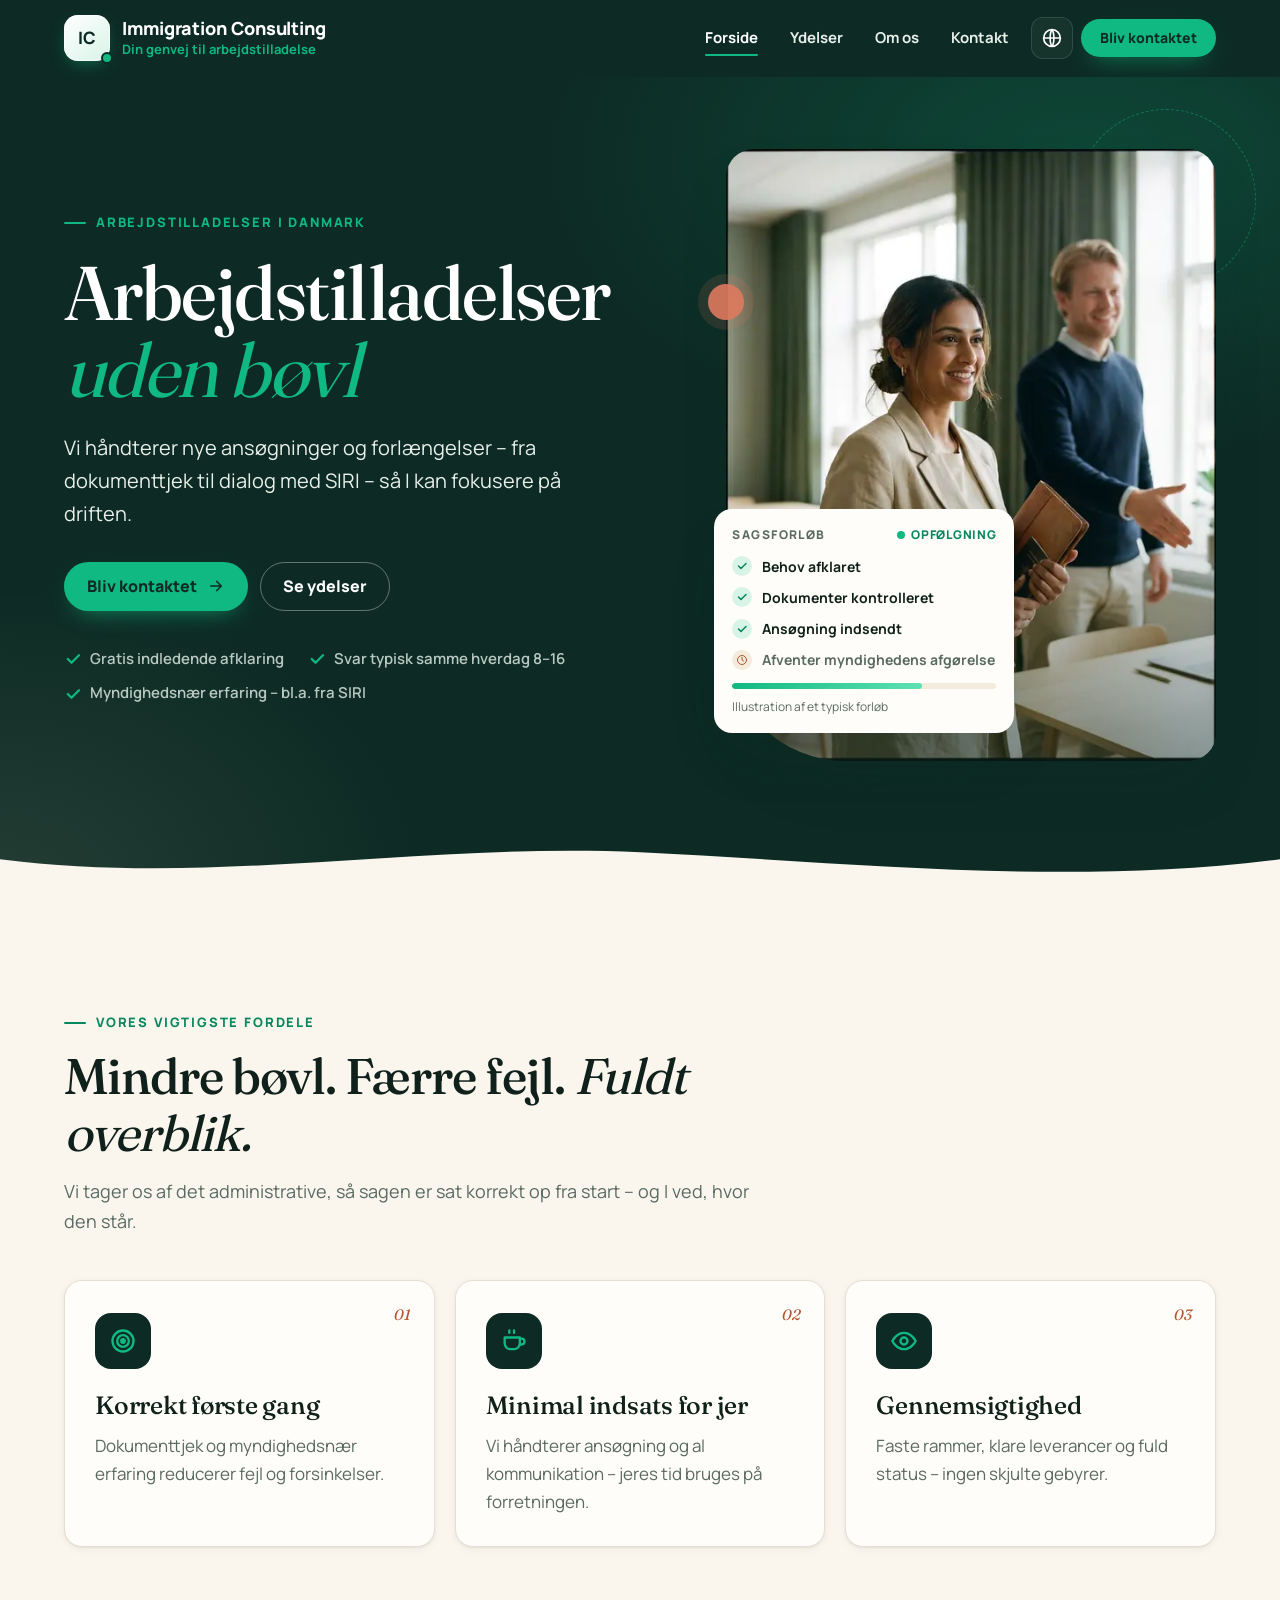
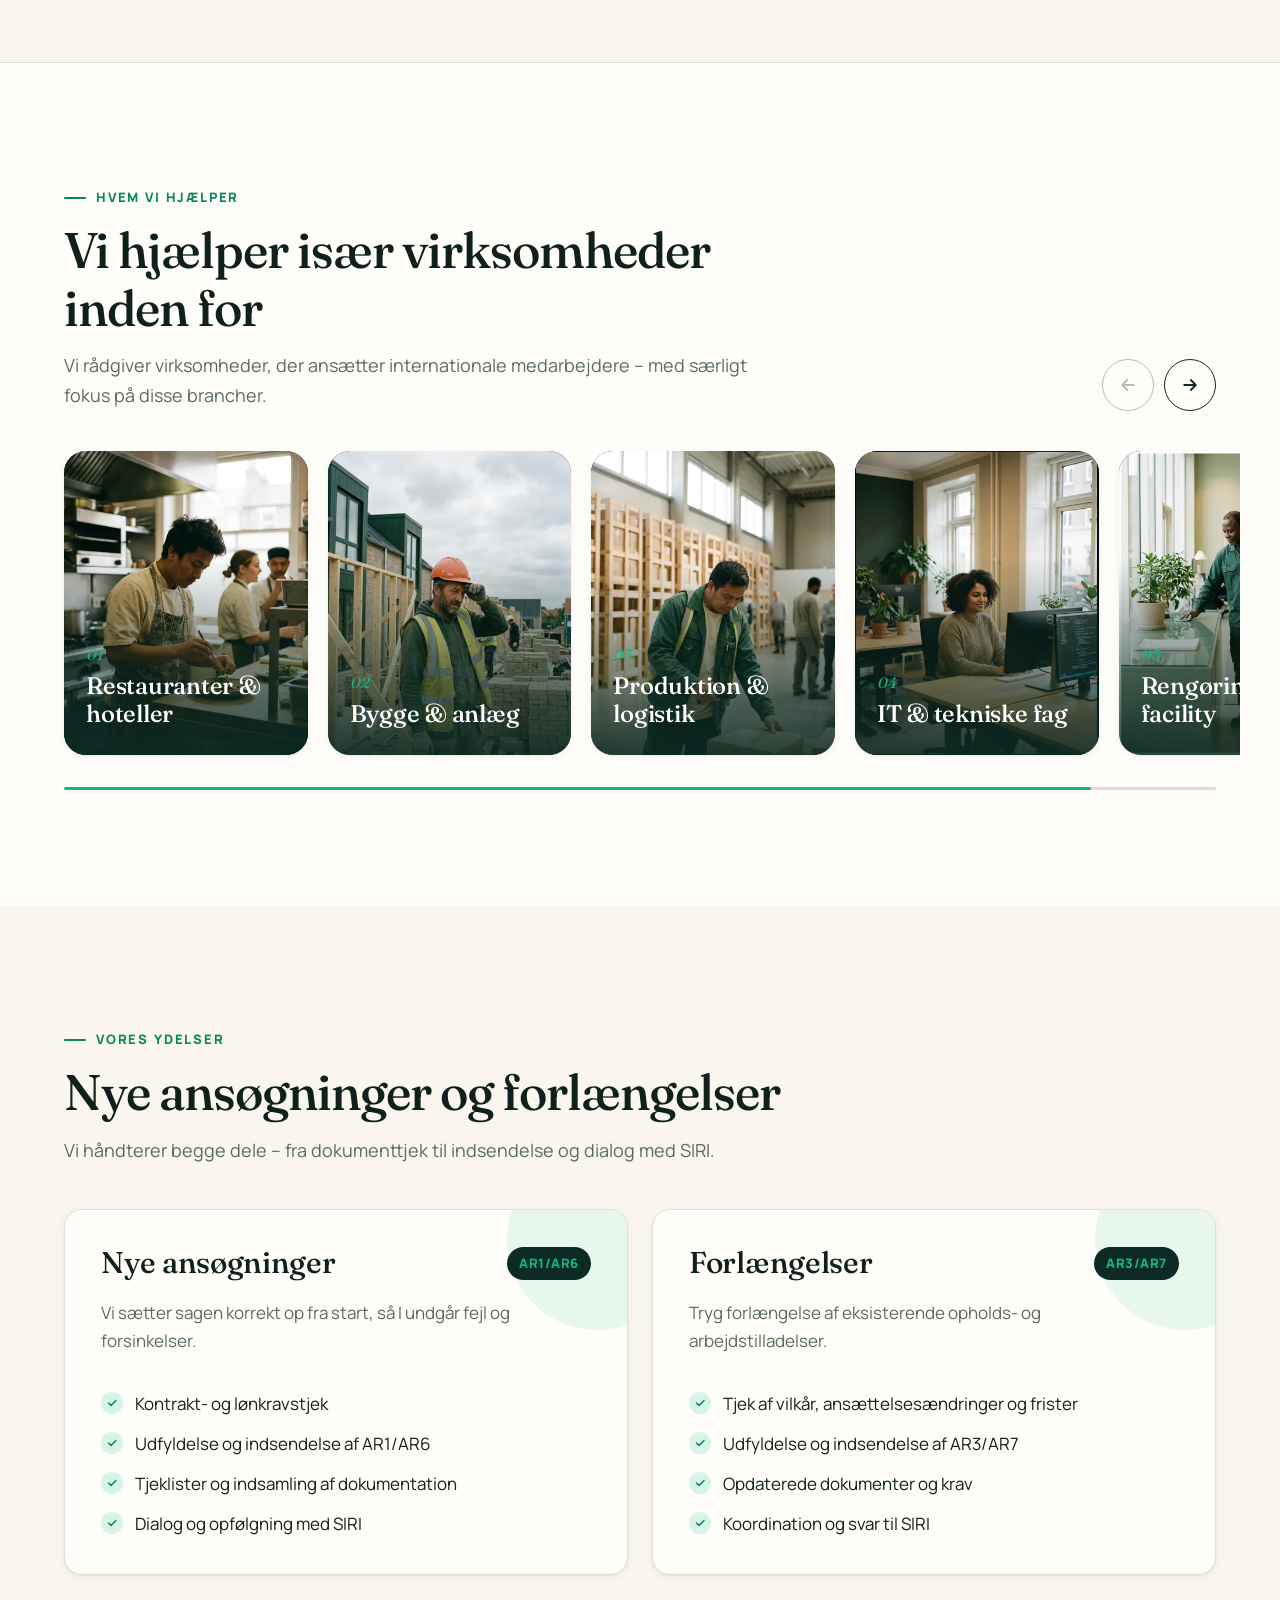
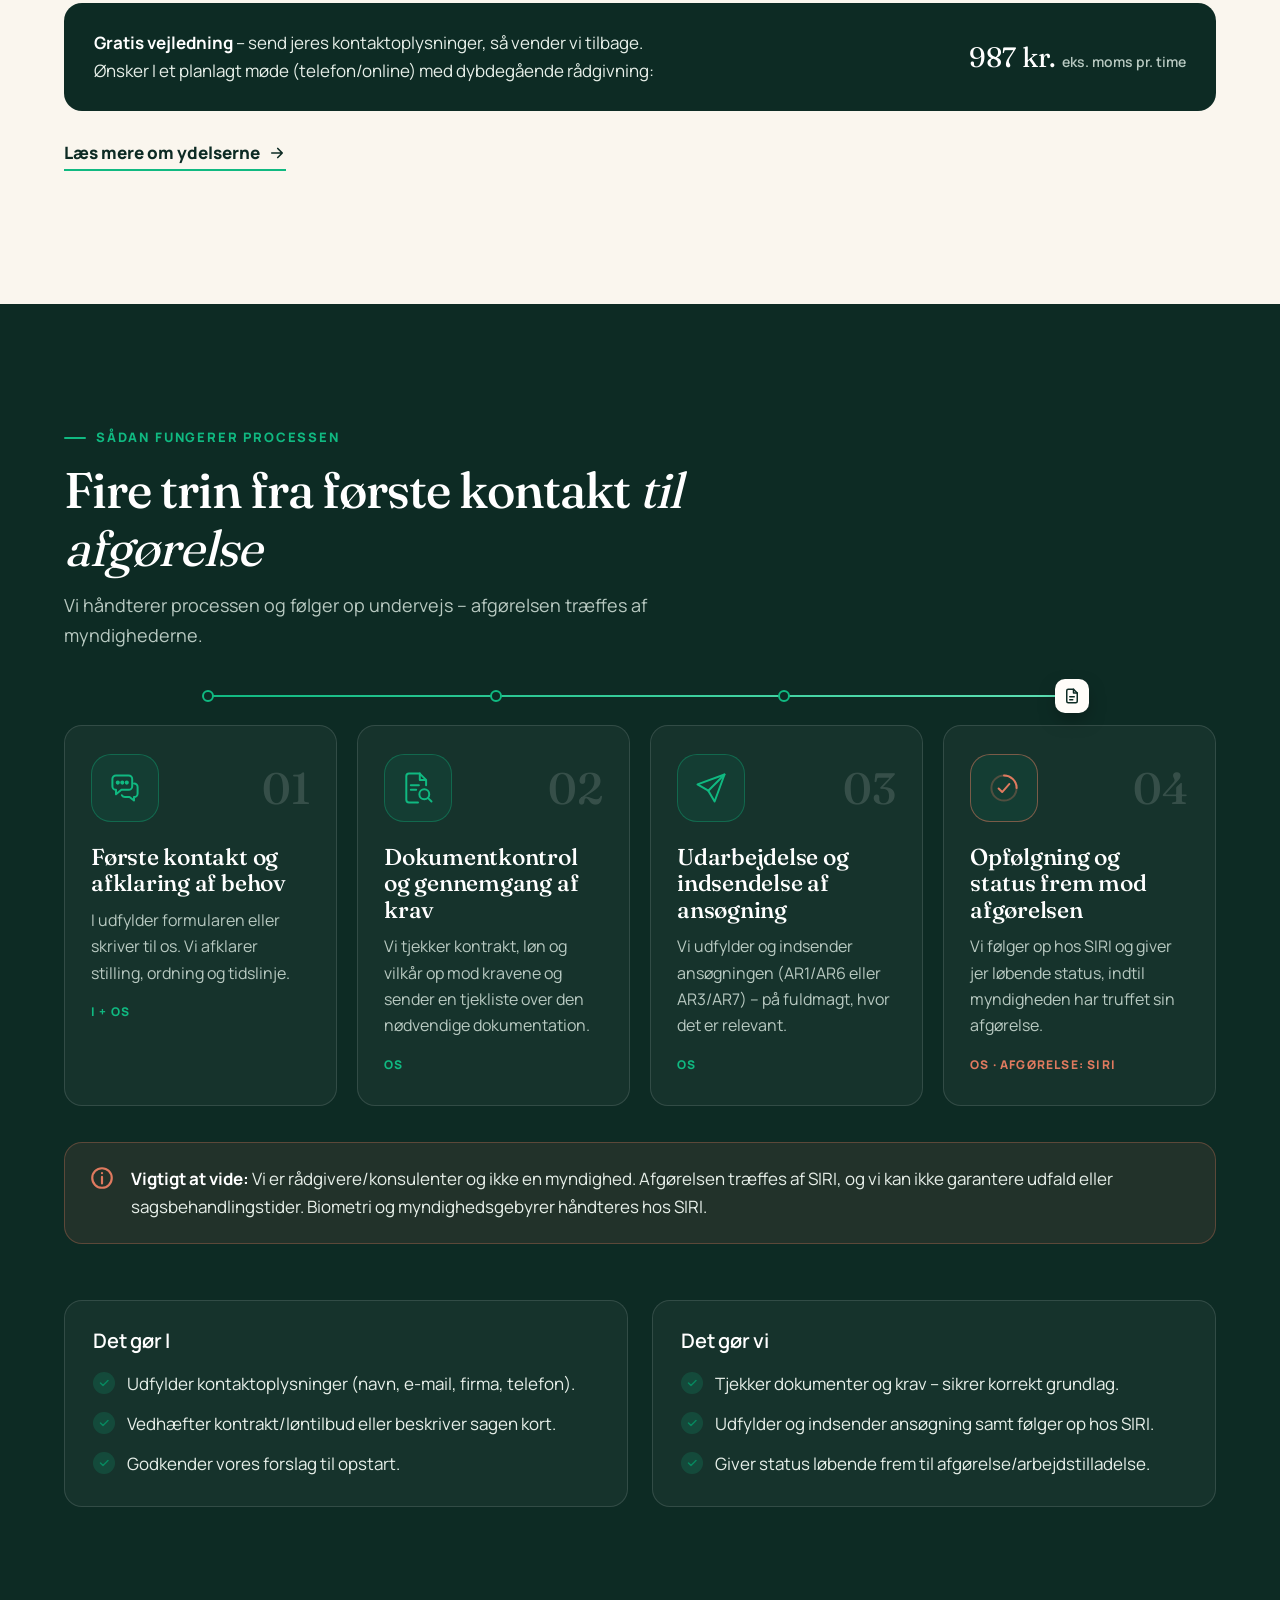
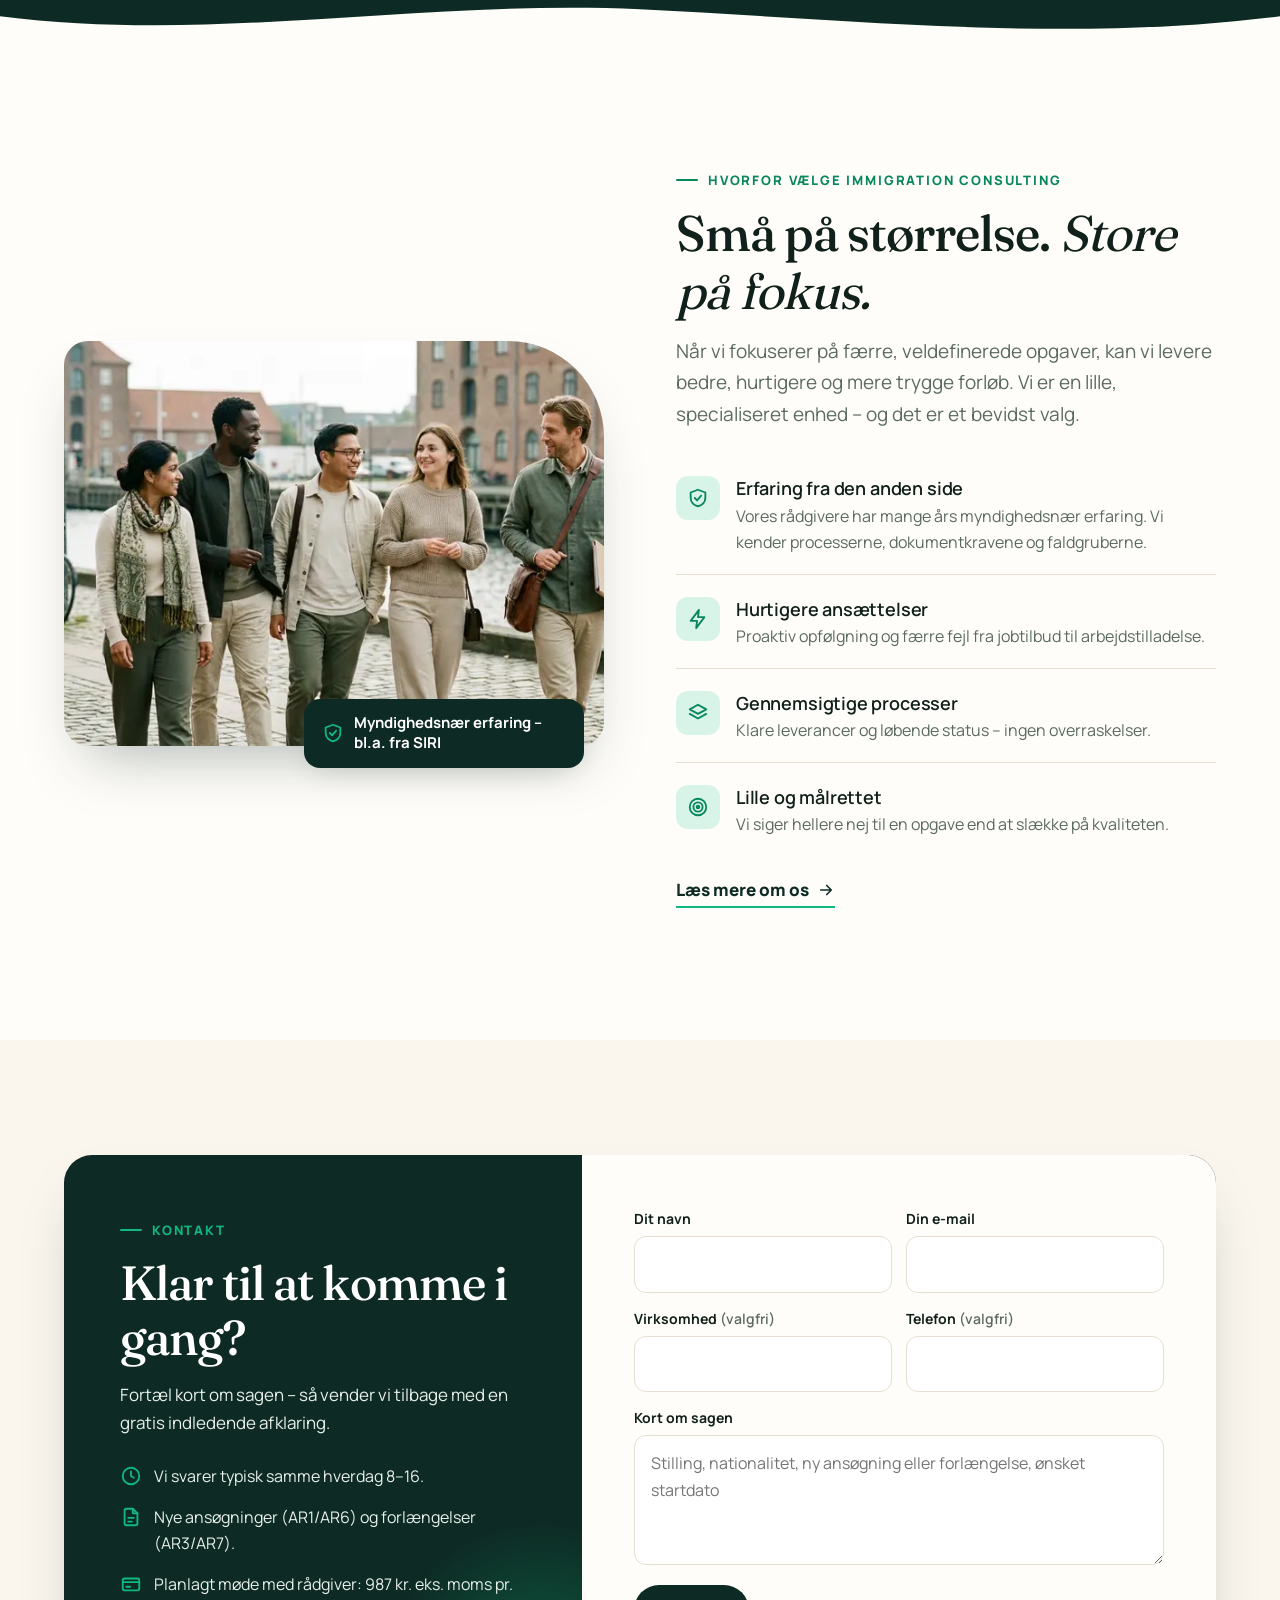
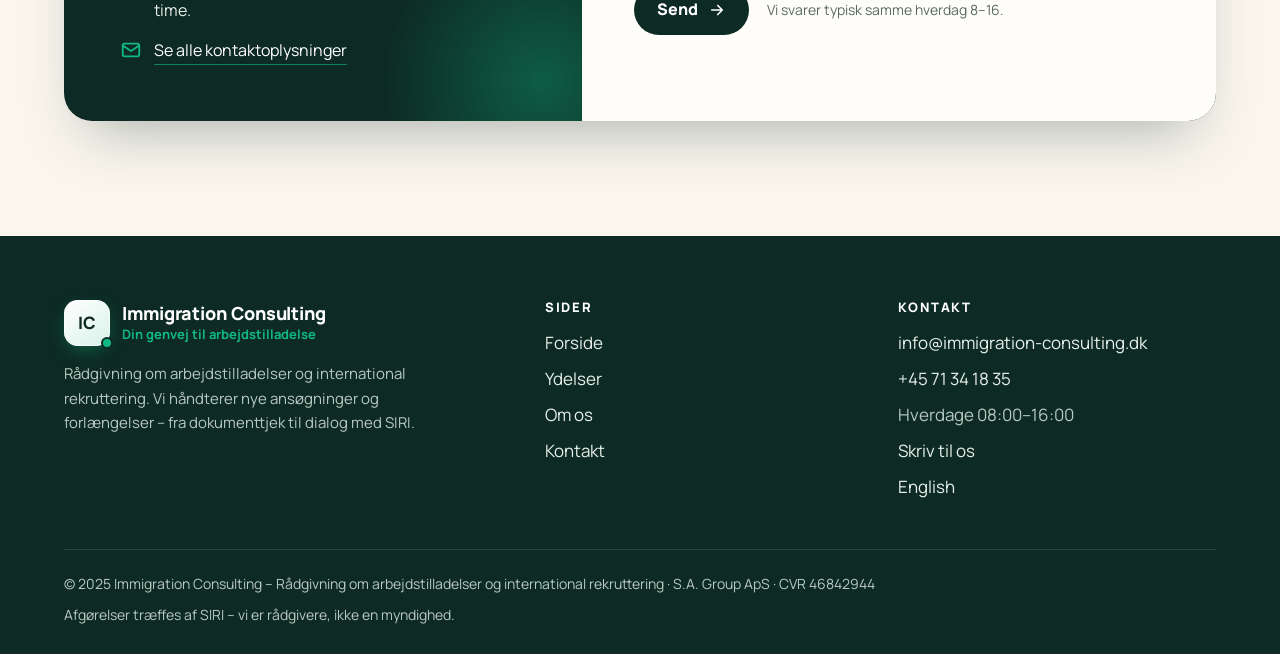
==== commit 56d7e1bc: "Ensure new design is preserved and correct company information (6ae84ad6f71681a99fa1afd0)" ====
--- a/index.html
+++ b/index.html
@@ -458,6 +458,8 @@
       <div>
         <h2>Kontakt</h2>
         <ul>
+          <li><a href="mailto:info@immigration-consulting.dk">info@immigration-consulting.dk</a></li>
+          <li><a href="tel:+4571341835">+45 71 34 18 35</a></li>
           <li>Hverdage 08:00–16:00</li>
           <li><a href="/kontakt.html#skriv-til-os">Skriv til os</a></li>
           <li><a href="/en/index.html" hreflang="en">English</a></li>
@@ -465,7 +467,7 @@
       </div>
     </div>
     <div class="footer-bottom">
-      <span>© 2025 Immigration Consulting – Rådgivning om arbejdstilladelser og international rekruttering</span>
+      <span>© 2025 Immigration Consulting – Rådgivning om arbejdstilladelser og international rekruttering · S.A. Group ApS · CVR 46842944</span>
       <span>Afgørelser træffes af SIRI – vi er rådgivere, ikke en myndighed.</span>
     </div>
   </div>
@@ -479,8 +481,20 @@
   "@context":"https://schema.org",
   "@type":"Organization",
   "name":"Immigration Consulting",
+  "legalName":"S.A. Group ApS",
   "url":"https://immigration-consulting.dk/",
   "logo":"https://immigration-consulting.dk/og-image.jpg",
+  "email":"info@immigration-consulting.dk",
+  "telephone":"+45 71 34 18 35",
+  "identifier":{"@type":"PropertyValue","propertyID":"CVR","value":"46842944"},
+  "contactPoint":{
+    "@type":"ContactPoint",
+    "contactType":"customer service",
+    "email":"info@immigration-consulting.dk",
+    "telephone":"+45 71 34 18 35",
+    "availableLanguage":["da","en"],
+    "hoursAvailable":{"@type":"OpeningHoursSpecification","dayOfWeek":["Monday","Tuesday","Wednesday","Thursday","Friday"],"opens":"08:00","closes":"16:00"}
+  },
   "sameAs":[]
 }
 </script>
